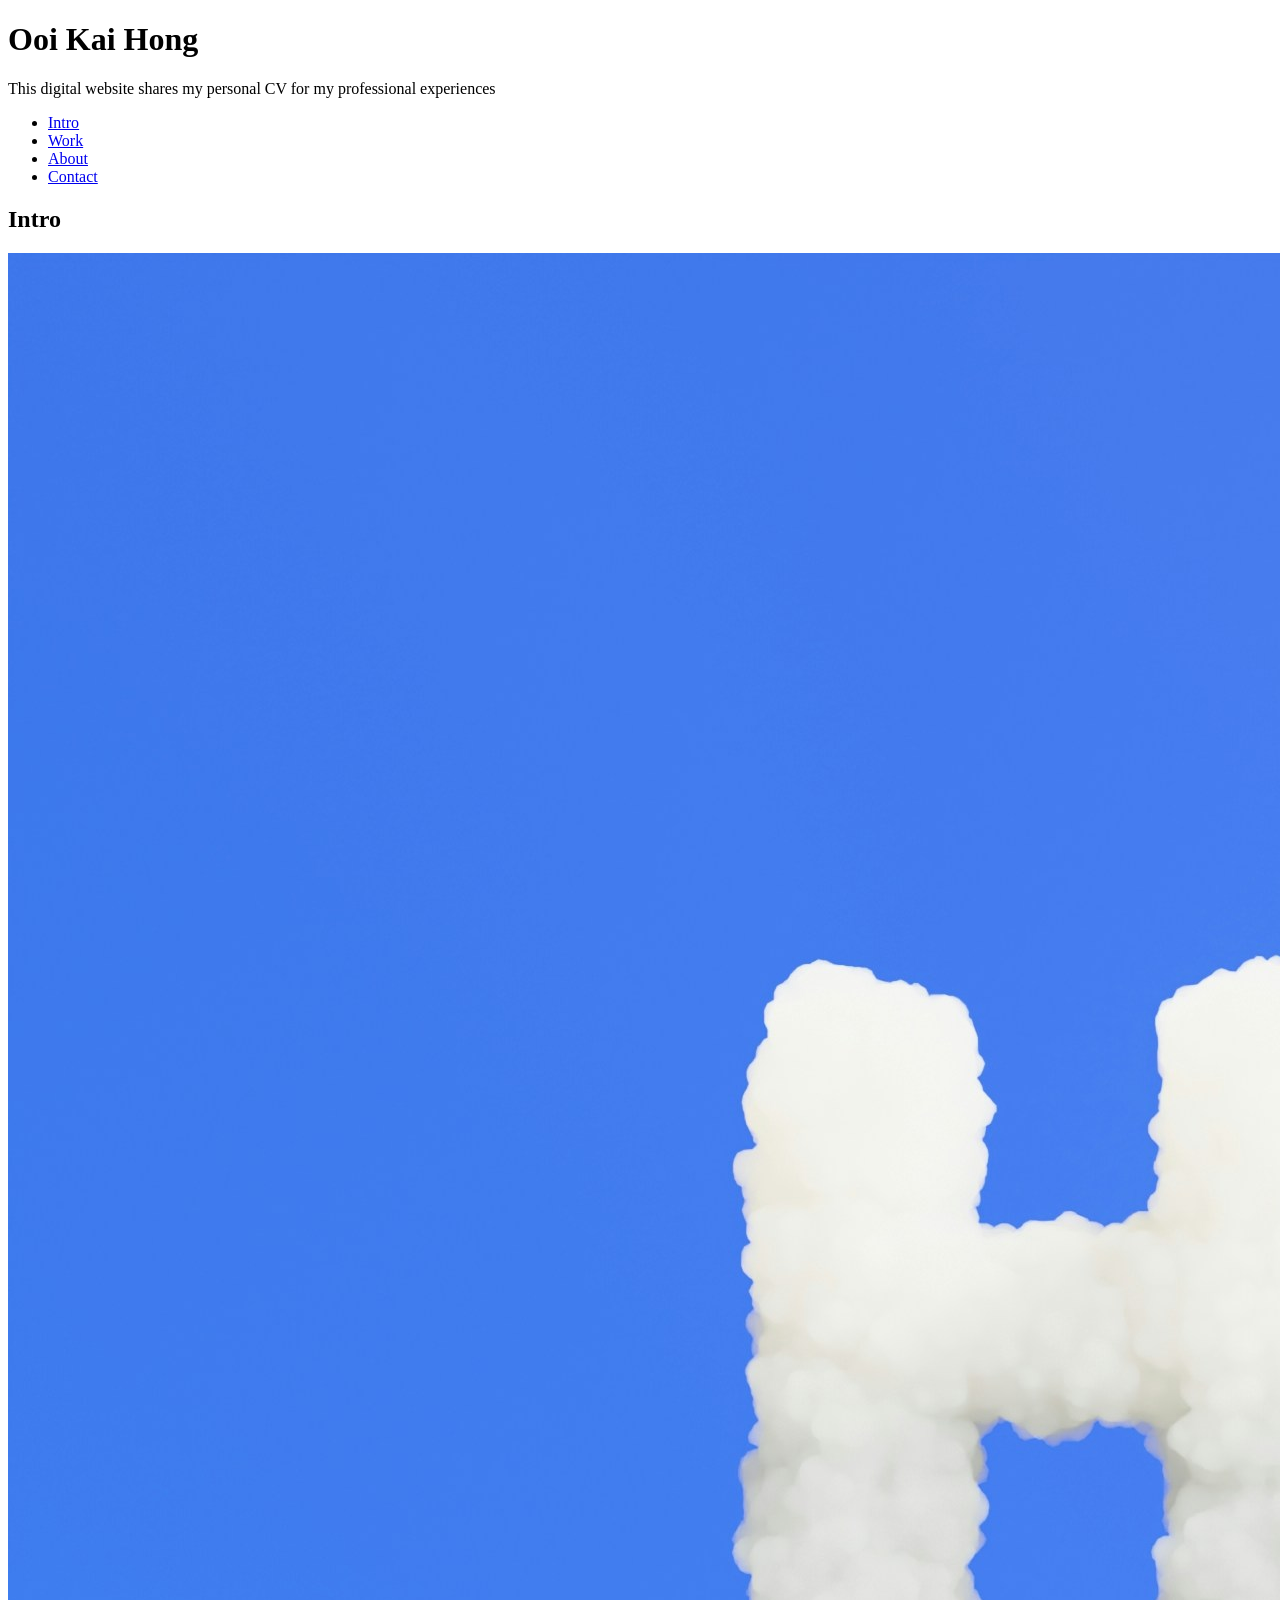
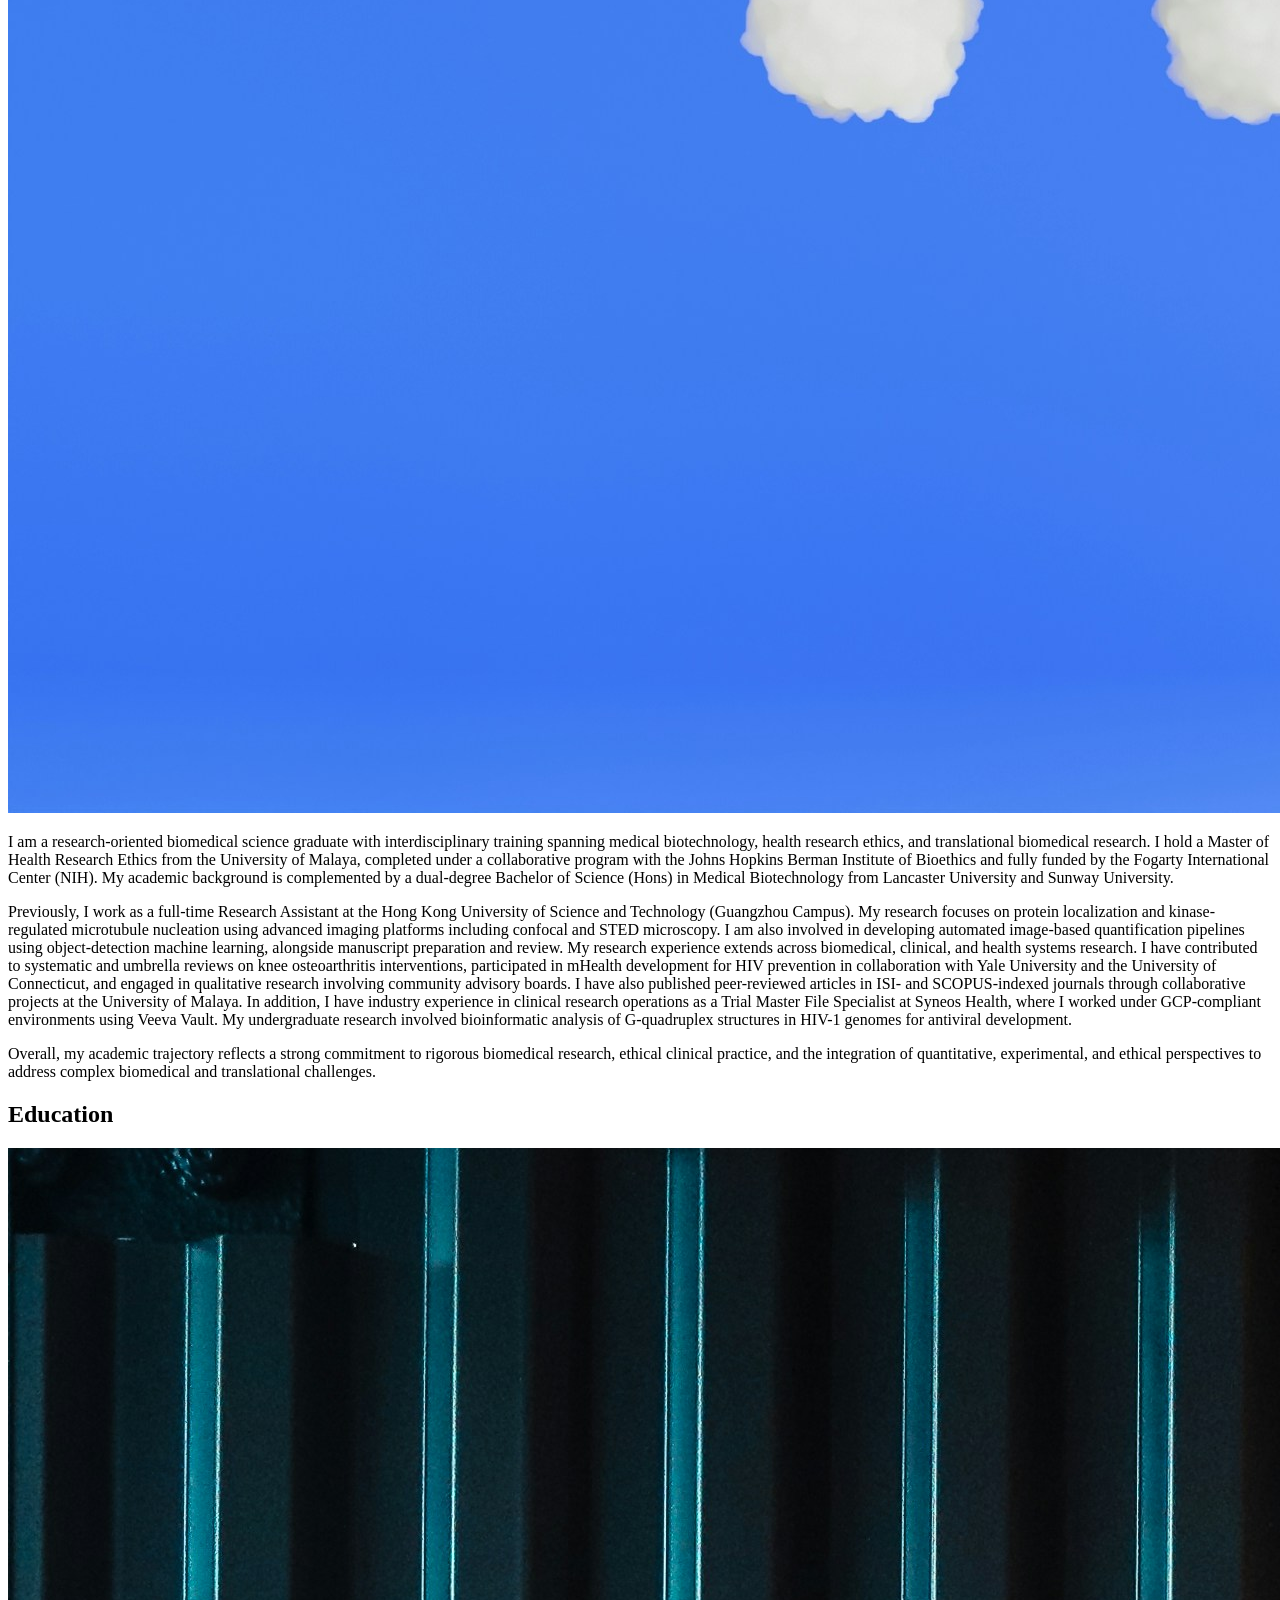
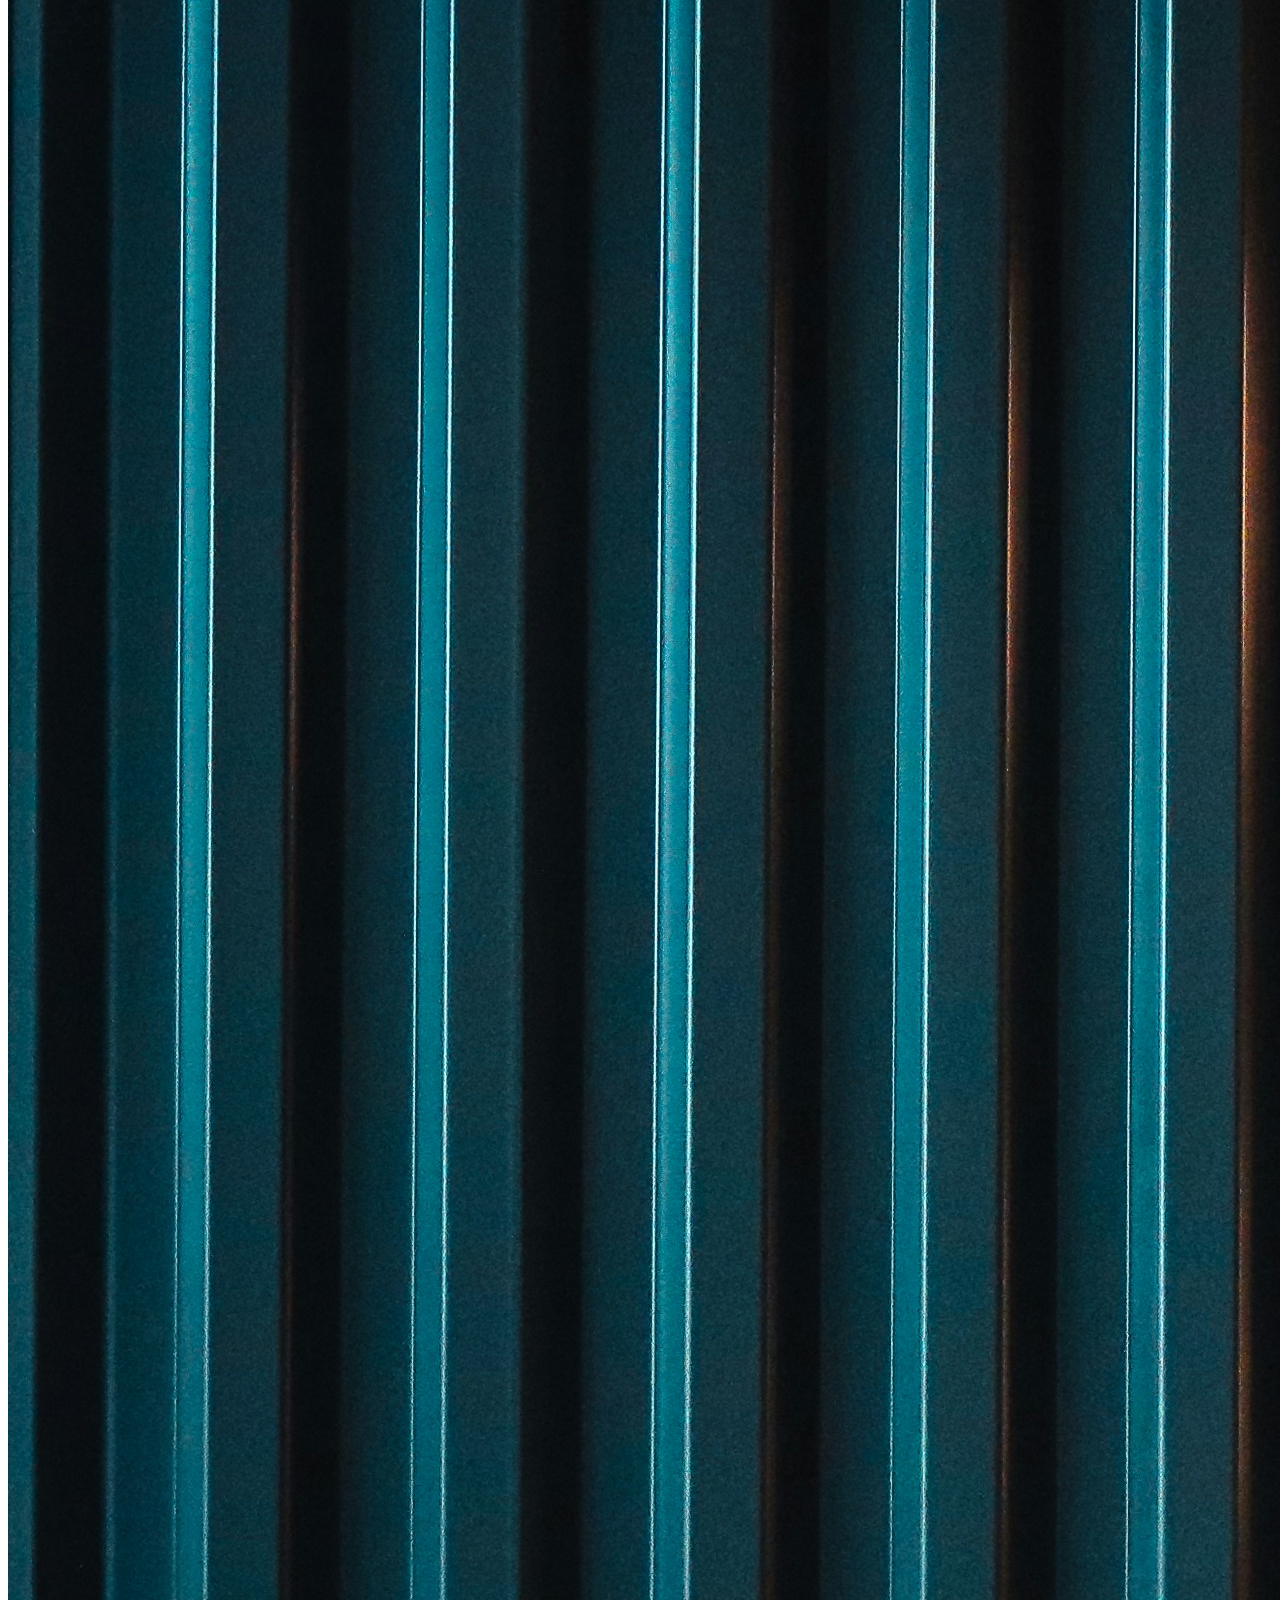
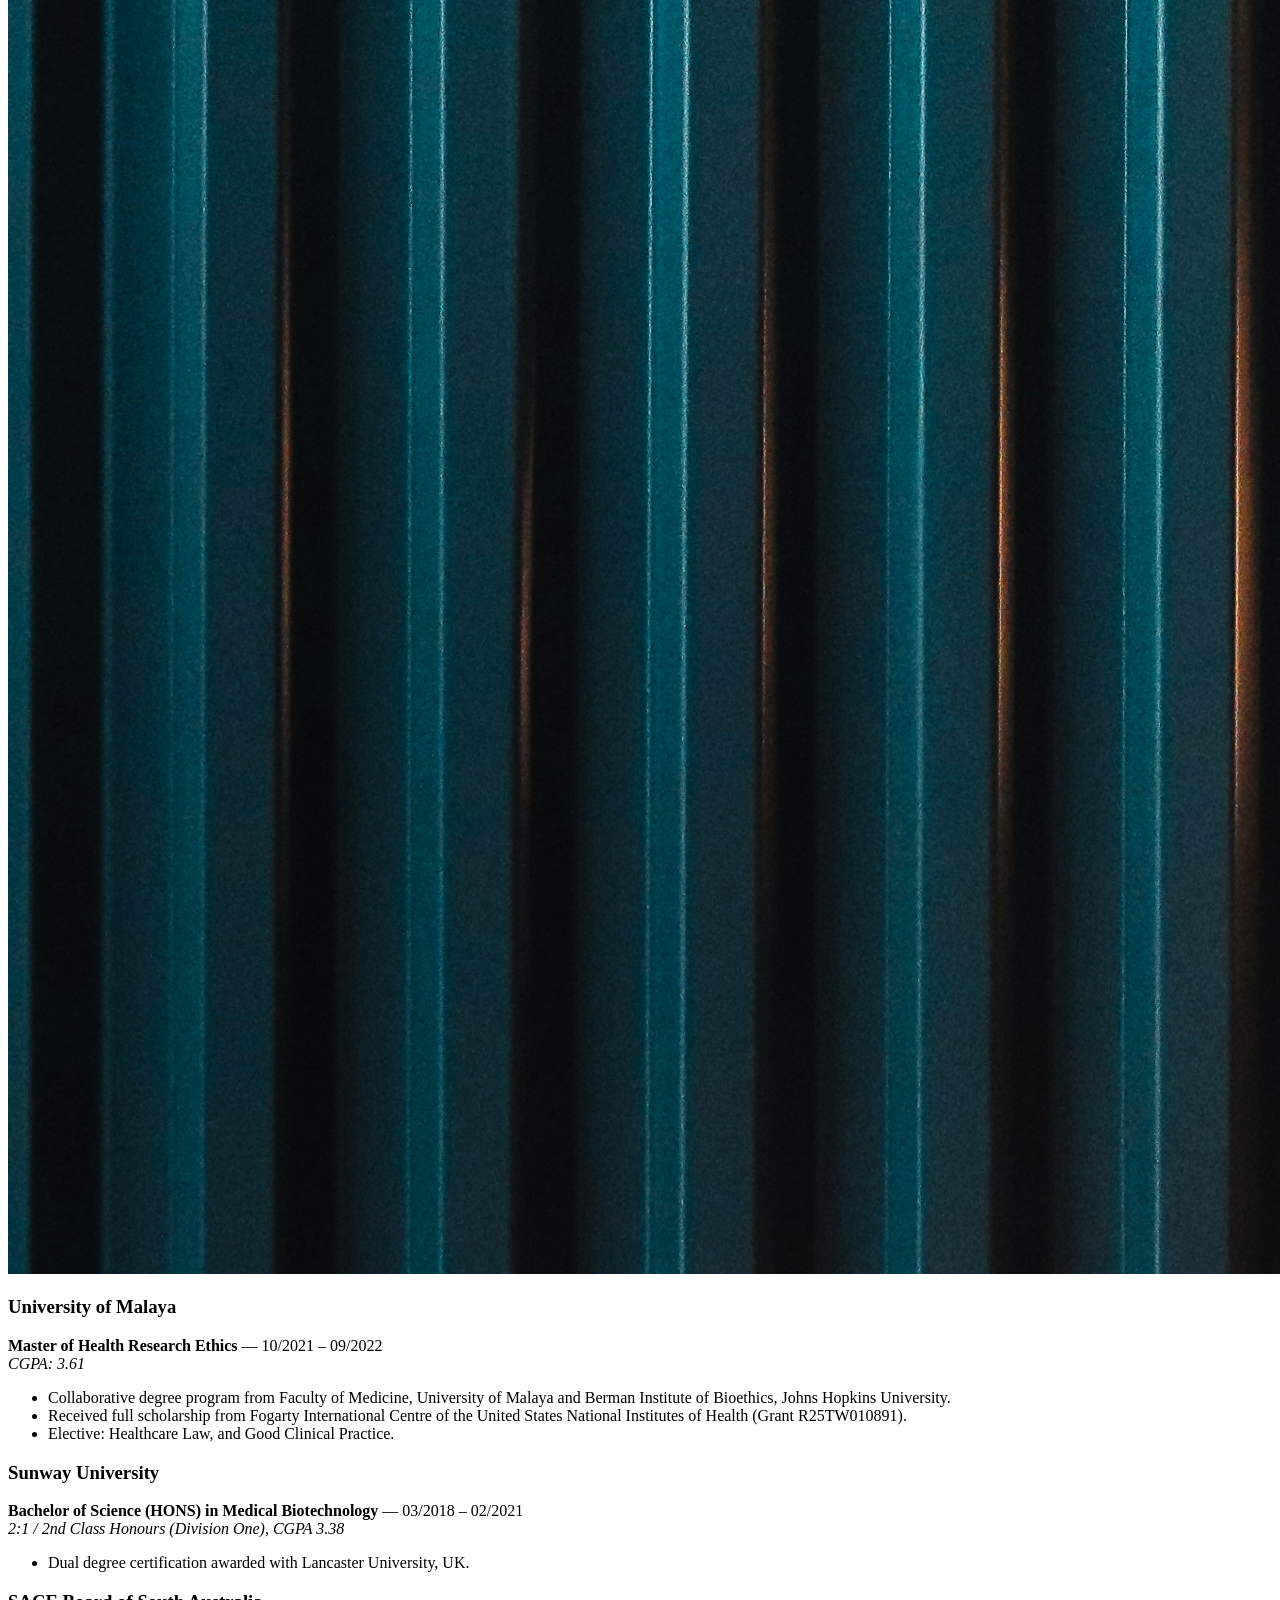
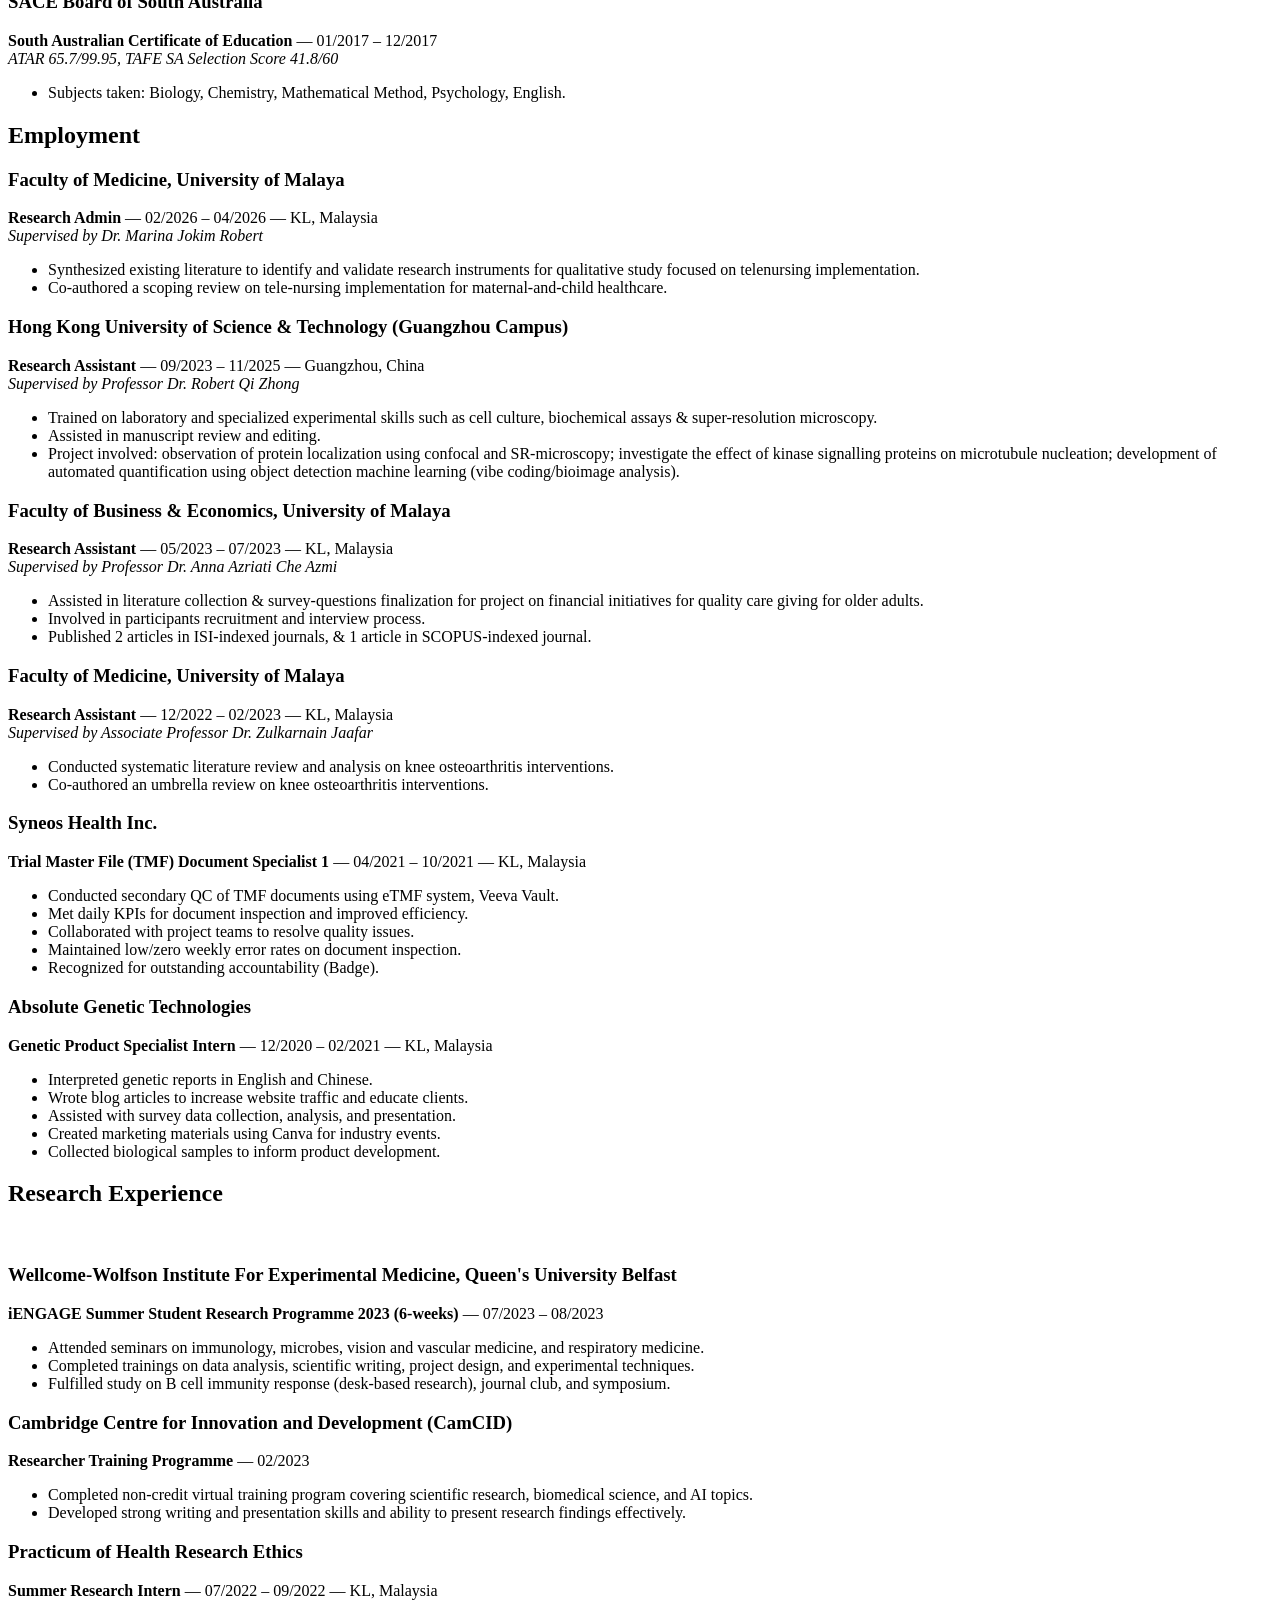
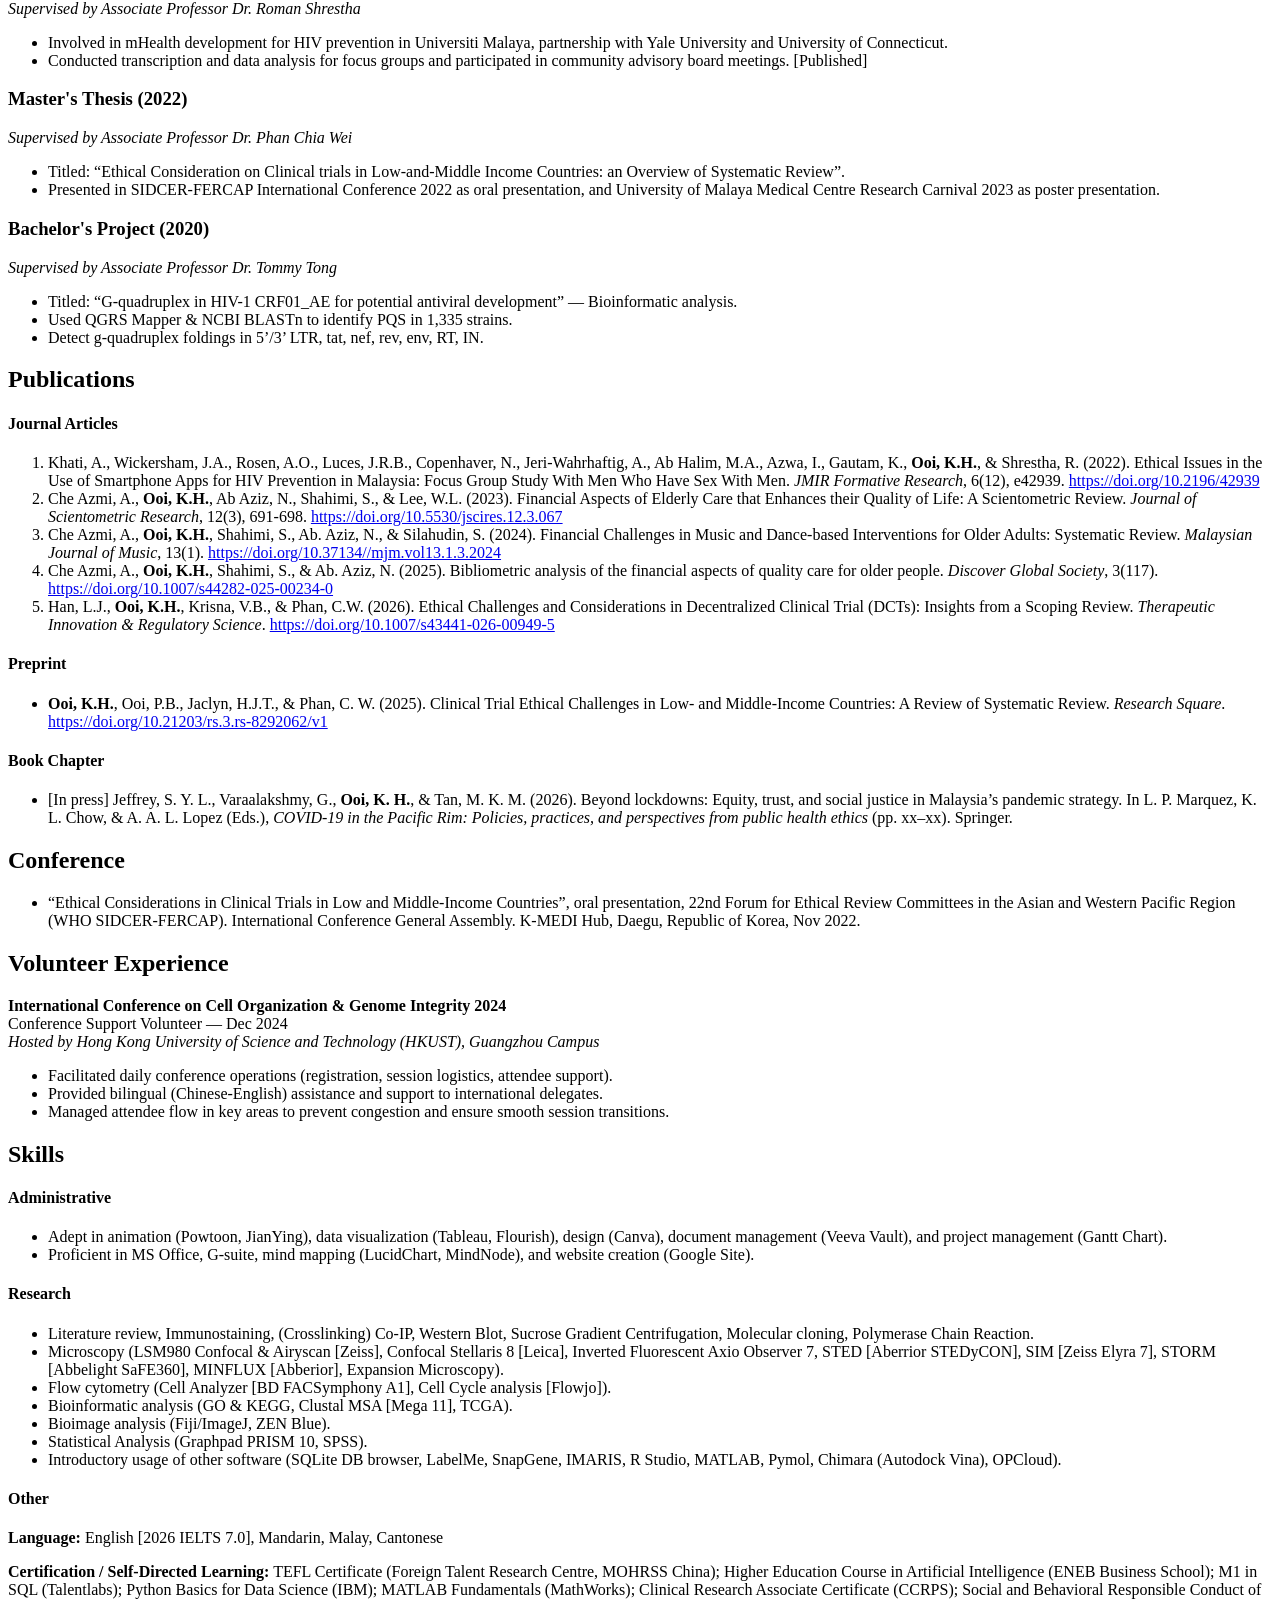
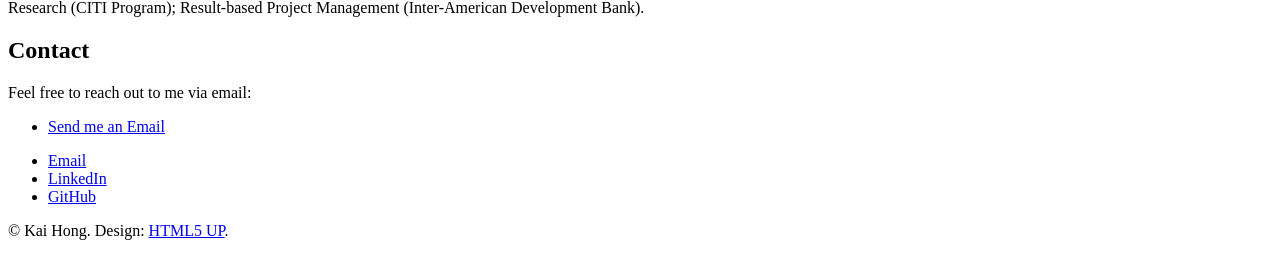
==== index.html @ a9cb9765 "Add files via upload" ====
<!DOCTYPE HTML>

<html>
	<head>
		<title>Kai's Curriculum Vitae</title>
		<meta charset="utf-8" />
		<meta name="viewport" content="width=device-width, initial-scale=1, user-scalable=no" />
		<link rel="stylesheet" href="static/assets/css/main.css" />
		<noscript><link rel="stylesheet" href="static/assets/css/noscript.css" /></noscript>
	</head>
	<body class="is-preload">

		<!-- Wrapper -->
			<div id="wrapper">

				<!-- Header -->
					<header id="header">
						<div class="logo">
							<span class="icon fa-gem"></span>
						</div>
						<div class="content">
							<div class="inner">
								<h1>Ooi Kai Hong</h1>
								<p>This digital website shares my personal CV for my professional experiences</p>
							</div>
						</div>
						<nav>
							<ul>
								<li><a href="#intro">Intro</a></li>
								<li><a href="#work">Work</a></li>
								<li><a href="#about">About</a></li>
								<li><a href="#contact">Contact</a></li>
							</ul>
						</nav>
					</header>

				<!-- Main -->
					<div id="main">

						<!-- Intro -->
							<article id="intro">
								<h2 class="major">Intro</h2>
								<span class="image main"><img src="static/images/pic01.jpg" alt="" /></span>
								<p>I am a research-oriented biomedical science graduate with interdisciplinary training spanning medical biotechnology, health research ethics, and translational biomedical research. I hold a Master of Health Research Ethics from the University of Malaya, completed under a collaborative program with the Johns Hopkins Berman Institute of Bioethics and fully funded by the Fogarty International Center (NIH). My academic background is complemented by a dual-degree Bachelor of Science (Hons) in Medical Biotechnology from Lancaster University and Sunway University.</p>
								<p>Previously, I work as a full-time Research Assistant at the Hong Kong University of Science and Technology (Guangzhou Campus). My research focuses on protein localization and kinase-regulated microtubule nucleation using advanced imaging platforms including confocal and STED microscopy. I am also involved in developing automated image-based quantification pipelines using object-detection machine learning, alongside manuscript preparation and review. My research experience extends across biomedical, clinical, and health systems research. I have contributed to systematic and umbrella reviews on knee osteoarthritis interventions, participated in mHealth development for HIV prevention in collaboration with Yale University and the University of Connecticut, and engaged in qualitative research involving community advisory boards. I have also published peer-reviewed articles in ISI- and SCOPUS-indexed journals through collaborative projects at the University of Malaya. In addition, I have industry experience in clinical research operations as a Trial Master File Specialist at Syneos Health, where I worked under GCP-compliant environments using Veeva Vault. My undergraduate research involved bioinformatic analysis of G-quadruplex structures in HIV-1 genomes for antiviral development.</p>
								<p>Overall, my academic trajectory reflects a strong commitment to rigorous biomedical research, ethical clinical practice, and the integration of quantitative, experimental, and ethical perspectives to address complex biomedical and translational challenges.</p>
							</article>

						<!-- Work -->
							<article id="work">
								<h2 class="major">Education</h2>
								<span class="image main"><img src="static/images/pic02.jpg" alt="" /></span>

								<h3>University of Malaya</h3>
								<p><strong>Master of Health Research Ethics</strong> &mdash; 10/2021 &ndash; 09/2022<br />
								<em>CGPA: 3.61</em></p>
								<ul>
									<li>Collaborative degree program from Faculty of Medicine, University of Malaya and Berman Institute of Bioethics, Johns Hopkins University.</li>
									<li>Received full scholarship from Fogarty International Centre of the United States National Institutes of Health (Grant R25TW010891).</li>
									<li>Elective: Healthcare Law, and Good Clinical Practice.</li>
								</ul>

								<h3>Sunway University</h3>
								<p><strong>Bachelor of Science (HONS) in Medical Biotechnology</strong> &mdash; 03/2018 &ndash; 02/2021<br />
								<em>2:1 / 2nd Class Honours (Division One), CGPA 3.38</em></p>
								<ul>
									<li>Dual degree certification awarded with Lancaster University, UK.</li>
								</ul>

								<h3>SACE Board of South Australia</h3>
								<p><strong>South Australian Certificate of Education</strong> &mdash; 01/2017 &ndash; 12/2017<br />
								<em>ATAR 65.7/99.95, TAFE SA Selection Score 41.8/60</em></p>
								<ul>
									<li>Subjects taken: Biology, Chemistry, Mathematical Method, Psychology, English.</li>
								</ul>

								<h2 class="major">Employment</h2>

								<h3>Faculty of Medicine, University of Malaya</h3>
								<p><strong>Research Admin</strong> &mdash; 02/2026 &ndash; 04/2026 &mdash; KL, Malaysia<br />
								<em>Supervised by Dr. Marina Jokim Robert</em></p>
								<ul>
									<li>Synthesized existing literature to identify and validate research instruments for qualitative study focused on telenursing implementation.</li>
									<li>Co-authored a scoping review on tele-nursing implementation for maternal-and-child healthcare.</li>
								</ul>

								<h3>Hong Kong University of Science & Technology (Guangzhou Campus)</h3>
								<p><strong>Research Assistant</strong> &mdash; 09/2023 &ndash; 11/2025 &mdash; Guangzhou, China<br />
								<em>Supervised by Professor Dr. Robert Qi Zhong</em></p>
								<ul>
									<li>Trained on laboratory and specialized experimental skills such as cell culture, biochemical assays & super-resolution microscopy.</li>
									<li>Assisted in manuscript review and editing.</li>
									<li>Project involved: observation of protein localization using confocal and SR-microscopy; investigate the effect of kinase signalling proteins on microtubule nucleation; development of automated quantification using object detection machine learning (vibe coding/bioimage analysis).</li>
								</ul>

								<h3>Faculty of Business & Economics, University of Malaya</h3>
								<p><strong>Research Assistant</strong> &mdash; 05/2023 &ndash; 07/2023 &mdash; KL, Malaysia<br />
								<em>Supervised by Professor Dr. Anna Azriati Che Azmi</em></p>
								<ul>
									<li>Assisted in literature collection & survey-questions finalization for project on financial initiatives for quality care giving for older adults.</li>
									<li>Involved in participants recruitment and interview process.</li>
									<li>Published 2 articles in ISI-indexed journals, & 1 article in SCOPUS-indexed journal.</li>
								</ul>

								<h3>Faculty of Medicine, University of Malaya</h3>
								<p><strong>Research Assistant</strong> &mdash; 12/2022 &ndash; 02/2023 &mdash; KL, Malaysia<br />
								<em>Supervised by Associate Professor Dr. Zulkarnain Jaafar</em></p>
								<ul>
									<li>Conducted systematic literature review and analysis on knee osteoarthritis interventions.</li>
									<li>Co-authored an umbrella review on knee osteoarthritis interventions.</li>
								</ul>

								<h3>Syneos Health Inc.</h3>
								<p><strong>Trial Master File (TMF) Document Specialist 1</strong> &mdash; 04/2021 &ndash; 10/2021 &mdash; KL, Malaysia</p>
								<ul>
									<li>Conducted secondary QC of TMF documents using eTMF system, Veeva Vault.</li>
									<li>Met daily KPIs for document inspection and improved efficiency.</li>
									<li>Collaborated with project teams to resolve quality issues.</li>
									<li>Maintained low/zero weekly error rates on document inspection.</li>
									<li>Recognized for outstanding accountability (Badge).</li>
								</ul>

								<h3>Absolute Genetic Technologies</h3>
								<p><strong>Genetic Product Specialist Intern</strong> &mdash; 12/2020 &ndash; 02/2021 &mdash; KL, Malaysia</p>
								<ul>
									<li>Interpreted genetic reports in English and Chinese.</li>
									<li>Wrote blog articles to increase website traffic and educate clients.</li>
									<li>Assisted with survey data collection, analysis, and presentation.</li>
									<li>Created marketing materials using Canva for industry events.</li>
									<li>Collected biological samples to inform product development.</li>
								</ul>
							</article>

						<!-- About -->
							<article id="about">
								<h2 class="major">Research Experience</h2>
								<span class="image main"><img src="static/images/pic03.jpg" alt="" /></span>

								<h3>Wellcome-Wolfson Institute For Experimental Medicine, Queen's University Belfast</h3>
								<p><strong>iENGAGE Summer Student Research Programme 2023 (6-weeks)</strong> &mdash; 07/2023 &ndash; 08/2023</p>
								<ul>
									<li>Attended seminars on immunology, microbes, vision and vascular medicine, and respiratory medicine.</li>
									<li>Completed trainings on data analysis, scientific writing, project design, and experimental techniques.</li>
									<li>Fulfilled study on B cell immunity response (desk-based research), journal club, and symposium.</li>
								</ul>

								<h3>Cambridge Centre for Innovation and Development (CamCID)</h3>
								<p><strong>Researcher Training Programme</strong> &mdash; 02/2023</p>
								<ul>
									<li>Completed non-credit virtual training program covering scientific research, biomedical science, and AI topics.</li>
									<li>Developed strong writing and presentation skills and ability to present research findings effectively.</li>
								</ul>

								<h3>Practicum of Health Research Ethics</h3>
								<p><strong>Summer Research Intern</strong> &mdash; 07/2022 &ndash; 09/2022 &mdash; KL, Malaysia<br />
								<em>Supervised by Associate Professor Dr. Roman Shrestha</em></p>
								<ul>
									<li>Involved in mHealth development for HIV prevention in Universiti Malaya, partnership with Yale University and University of Connecticut.</li>
									<li>Conducted transcription and data analysis for focus groups and participated in community advisory board meetings. [Published]</li>
								</ul>

								<h3>Master's Thesis (2022)</h3>
								<p><em>Supervised by Associate Professor Dr. Phan Chia Wei</em></p>
								<ul>
									<li>Titled: &ldquo;Ethical Consideration on Clinical trials in Low-and-Middle Income Countries: an Overview of Systematic Review&rdquo;.</li>
									<li>Presented in SIDCER-FERCAP International Conference 2022 as oral presentation, and University of Malaya Medical Centre Research Carnival 2023 as poster presentation.</li>
								</ul>

								<h3>Bachelor's Project (2020)</h3>
								<p><em>Supervised by Associate Professor Dr. Tommy Tong</em></p>
								<ul>
									<li>Titled: &ldquo;G-quadruplex in HIV-1 CRF01_AE for potential antiviral development&rdquo; &mdash; Bioinformatic analysis.</li>
									<li>Used QGRS Mapper & NCBI BLASTn to identify PQS in 1,335 strains.</li>
									<li>Detect g-quadruplex foldings in 5&rsquo;/3&rsquo; LTR, tat, nef, rev, env, RT, IN.</li>
								</ul>

								<h2 class="major">Publications</h2>

								<h4>Journal Articles</h4>
								<ol>
									<li>Khati, A., Wickersham, J.A., Rosen, A.O., Luces, J.R.B., Copenhaver, N., Jeri-Wahrhaftig, A., Ab Halim, M.A., Azwa, I., Gautam, K., <strong>Ooi, K.H.</strong>, & Shrestha, R. (2022). Ethical Issues in the Use of Smartphone Apps for HIV Prevention in Malaysia: Focus Group Study With Men Who Have Sex With Men. <em>JMIR Formative Research</em>, 6(12), e42939. <a href="https://doi.org/10.2196/42939">https://doi.org/10.2196/42939</a></li>
									<li>Che Azmi, A., <strong>Ooi, K.H.</strong>, Ab Aziz, N., Shahimi, S., & Lee, W.L. (2023). Financial Aspects of Elderly Care that Enhances their Quality of Life: A Scientometric Review. <em>Journal of Scientometric Research</em>, 12(3), 691-698. <a href="https://doi.org/10.5530/jscires.12.3.067">https://doi.org/10.5530/jscires.12.3.067</a></li>
									<li>Che Azmi, A., <strong>Ooi, K.H.</strong>, Shahimi, S., Ab. Aziz, N., & Silahudin, S. (2024). Financial Challenges in Music and Dance-based Interventions for Older Adults: Systematic Review. <em>Malaysian Journal of Music</em>, 13(1). <a href="https://doi.org/10.37134/mjm.vol13.1.3.2024">https://doi.org/10.37134//mjm.vol13.1.3.2024</a></li>
									<li>Che Azmi, A., <strong>Ooi, K.H.</strong>, Shahimi, S., & Ab. Aziz, N. (2025). Bibliometric analysis of the financial aspects of quality care for older people. <em>Discover Global Society</em>, 3(117). <a href="https://doi.org/10.1007/s44282-025-00234-0">https://doi.org/10.1007/s44282-025-00234-0</a></li>
									<li>Han, L.J., <strong>Ooi, K.H.</strong>, Krisna, V.B., & Phan, C.W. (2026). Ethical Challenges and Considerations in Decentralized Clinical Trial (DCTs): Insights from a Scoping Review. <em>Therapeutic Innovation & Regulatory Science</em>. <a href="https://doi.org/10.1007/s43441-026-00949-5">https://doi.org/10.1007/s43441-026-00949-5</a></li>
								</ol>

								<h4>Preprint</h4>
								<ul>
									<li><strong>Ooi, K.H.</strong>, Ooi, P.B., Jaclyn, H.J.T., & Phan, C. W. (2025). Clinical Trial Ethical Challenges in Low- and Middle-Income Countries: A Review of Systematic Review. <em>Research Square</em>. <a href="https://doi.org/10.21203/rs.3.rs-8292062/v1">https://doi.org/10.21203/rs.3.rs-8292062/v1</a></li>
								</ul>

								<h4>Book Chapter</h4>
								<ul>
									<li>[In press] Jeffrey, S. Y. L., Varaalakshmy, G., <strong>Ooi, K. H.</strong>, & Tan, M. K. M. (2026). Beyond lockdowns: Equity, trust, and social justice in Malaysia&rsquo;s pandemic strategy. In L. P. Marquez, K. L. Chow, & A. A. L. Lopez (Eds.), <em>COVID-19 in the Pacific Rim: Policies, practices, and perspectives from public health ethics</em> (pp. xx&ndash;xx). Springer.</li>
								</ul>

								<h2 class="major">Conference</h2>
								<ul>
									<li>&ldquo;Ethical Considerations in Clinical Trials in Low and Middle-Income Countries&rdquo;, oral presentation, 22nd Forum for Ethical Review Committees in the Asian and Western Pacific Region (WHO SIDCER-FERCAP). International Conference General Assembly. K-MEDI Hub, Daegu, Republic of Korea, Nov 2022.</li>
								</ul>

								<h2 class="major">Volunteer Experience</h2>
								<p><strong>International Conference on Cell Organization & Genome Integrity 2024</strong><br />
								Conference Support Volunteer &mdash; Dec 2024<br />
								<em>Hosted by Hong Kong University of Science and Technology (HKUST), Guangzhou Campus</em></p>
								<ul>
									<li>Facilitated daily conference operations (registration, session logistics, attendee support).</li>
									<li>Provided bilingual (Chinese-English) assistance and support to international delegates.</li>
									<li>Managed attendee flow in key areas to prevent congestion and ensure smooth session transitions.</li>
								</ul>

								<h2 class="major">Skills</h2>

								<h4>Administrative</h4>
								<ul>
									<li>Adept in animation (Powtoon, JianYing), data visualization (Tableau, Flourish), design (Canva), document management (Veeva Vault), and project management (Gantt Chart).</li>
									<li>Proficient in MS Office, G-suite, mind mapping (LucidChart, MindNode), and website creation (Google Site).</li>
								</ul>

								<h4>Research</h4>
								<ul>
									<li>Literature review, Immunostaining, (Crosslinking) Co-IP, Western Blot, Sucrose Gradient Centrifugation, Molecular cloning, Polymerase Chain Reaction.</li>
									<li>Microscopy (LSM980 Confocal & Airyscan [Zeiss], Confocal Stellaris 8 [Leica], Inverted Fluorescent Axio Observer 7, STED [Aberrior STEDyCON], SIM [Zeiss Elyra 7], STORM [Abbelight SaFE360], MINFLUX [Abberior], Expansion Microscopy).</li>
									<li>Flow cytometry (Cell Analyzer [BD FACSymphony A1], Cell Cycle analysis [Flowjo]).</li>
									<li>Bioinformatic analysis (GO & KEGG, Clustal MSA [Mega 11], TCGA).</li>
									<li>Bioimage analysis (Fiji/ImageJ, ZEN Blue).</li>
									<li>Statistical Analysis (Graphpad PRISM 10, SPSS).</li>
									<li>Introductory usage of other software (SQLite DB browser, LabelMe, SnapGene, IMARIS, R Studio, MATLAB, Pymol, Chimara (Autodock Vina), OPCloud).</li>
								</ul>

								<h4>Other</h4>
								<p><strong>Language:</strong> English [2026 IELTS 7.0], Mandarin, Malay, Cantonese</p>
								<p><strong>Certification / Self-Directed Learning:</strong> TEFL Certificate (Foreign Talent Research Centre, MOHRSS China); Higher Education Course in Artificial Intelligence (ENEB Business School); M1 in SQL (Talentlabs); Python Basics for Data Science (IBM); MATLAB Fundamentals (MathWorks); Clinical Research Associate Certificate (CCRPS); Social and Behavioral Responsible Conduct of Research (CITI Program); Result-based Project Management (Inter-American Development Bank).</p>
							</article>

						<!-- Contact -->
							<article id="contact">
								<h2 class="major">Contact</h2>
								<p>Feel free to reach out to me via email:</p>
								<ul class="actions">
									<li><a href="mailto:mansonooi@yahoo.com" class="button primary">Send me an Email</a></li>
								</ul>
								<ul class="icons">
									<li><a href="mailto:mansonooi@yahoo.com" class="icon solid fa-envelope"><span class="label">Email</span></a></li>
									<li><a href="https://www.linkedin.com/in/mk-990801/" class="icon brands fa-linkedin"><span class="label">LinkedIn</span></a></li>
									<li><a href="https://github.com/mansonmyr" class="icon brands fa-github"><span class="label">GitHub</span></a></li>
								</ul>
							</article>


					</div>

				<!-- Footer -->
					<footer id="footer">
						<p class="copyright">&copy; Kai Hong. Design: <a href="https://html5up.net">HTML5 UP</a>.</p>
					</footer>

			</div>

		<!-- BG -->
			<div id="bg"></div>

		<!-- Scripts -->
			<script src="static/assets/js/jquery.min.js"></script>
			<script src="static/assets/js/browser.min.js"></script>
			<script src="static/assets/js/breakpoints.min.js"></script>
			<script src="static/assets/js/util.js"></script>
			<script src="static/assets/js/main.js"></script>

	</body>
</html>
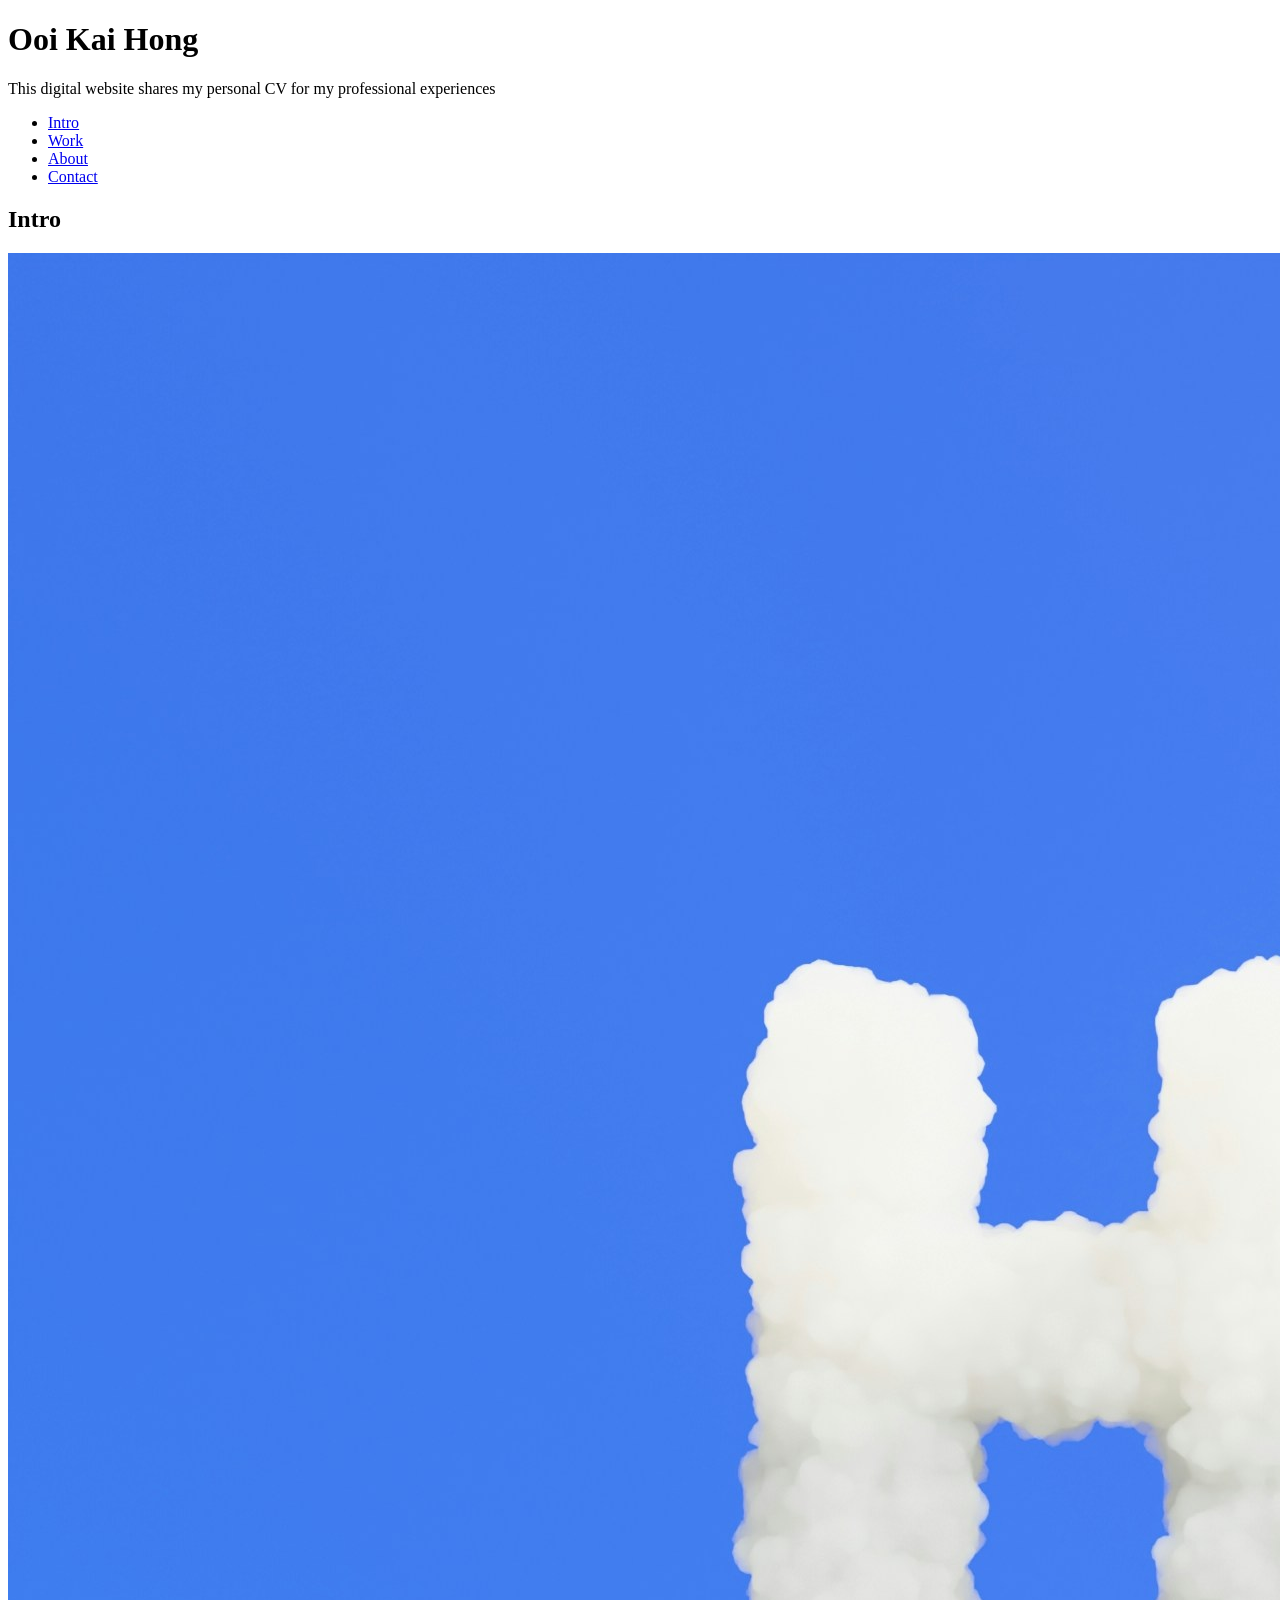
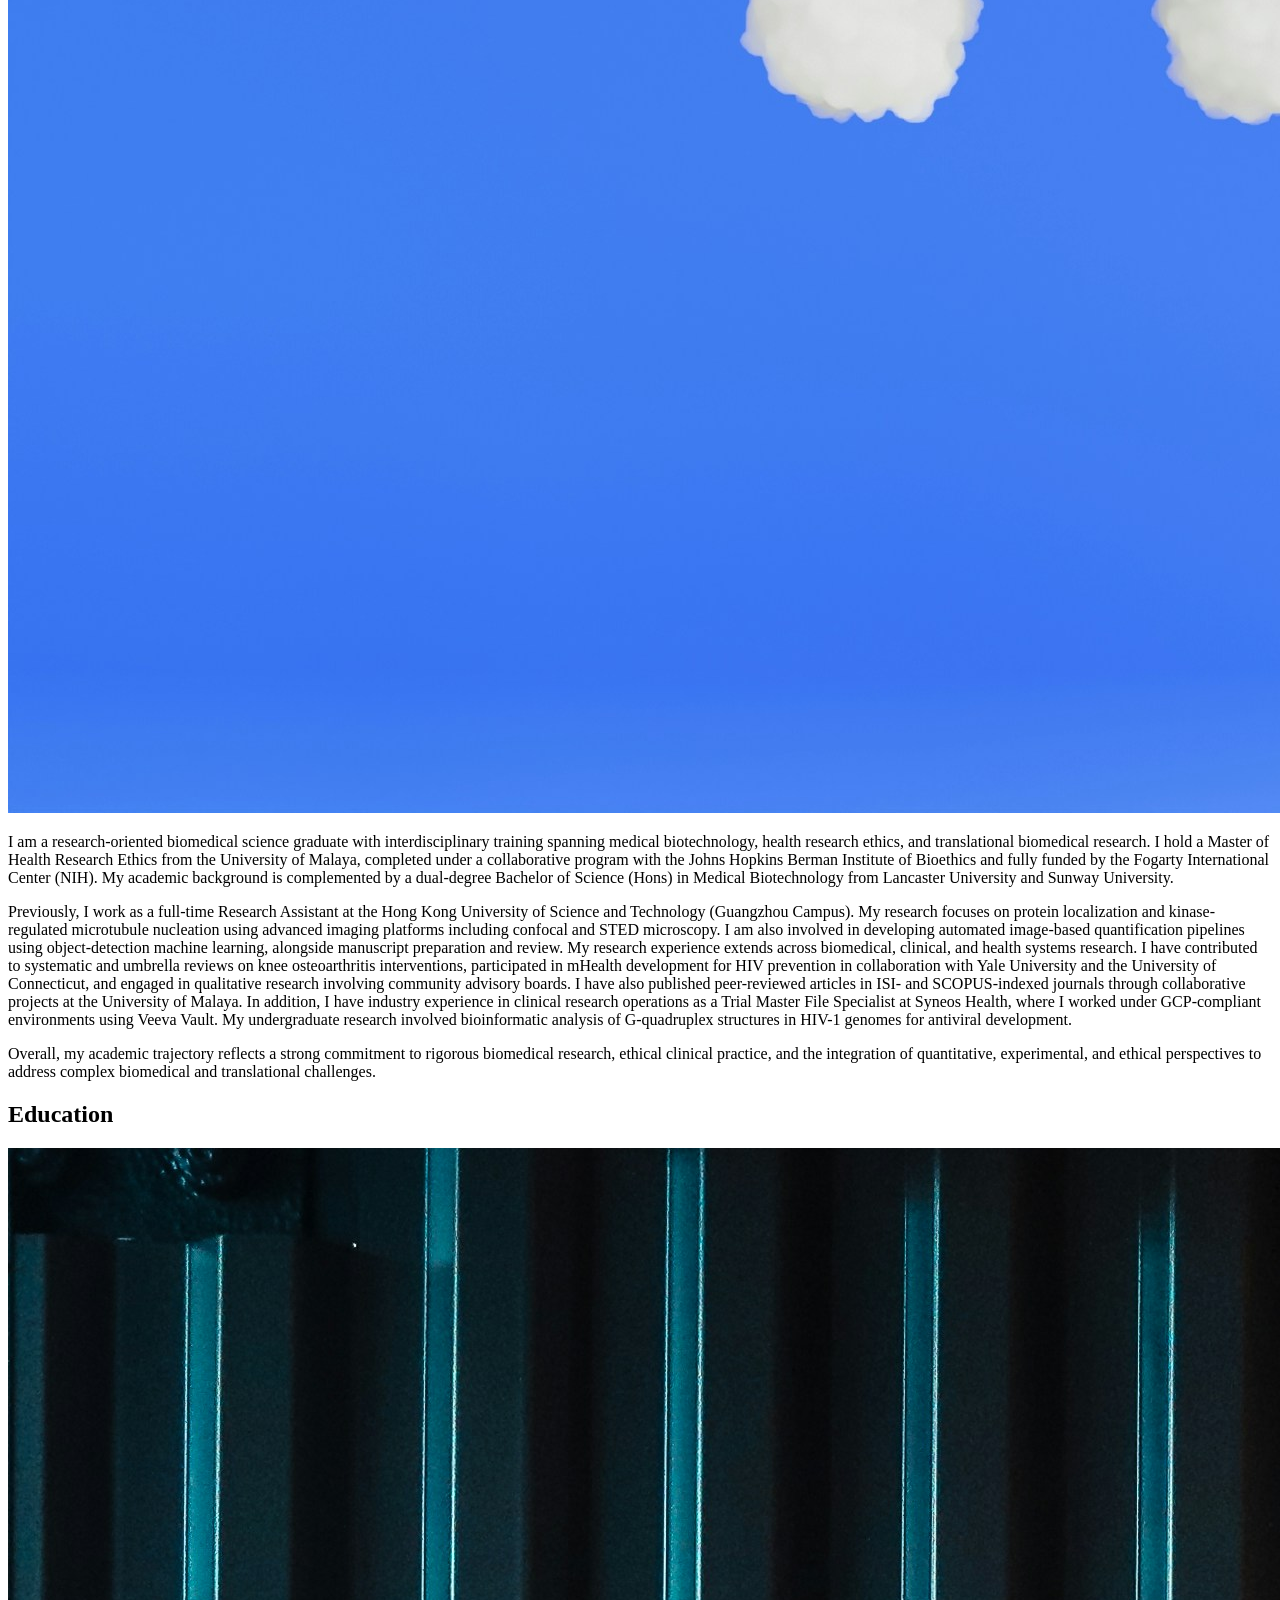
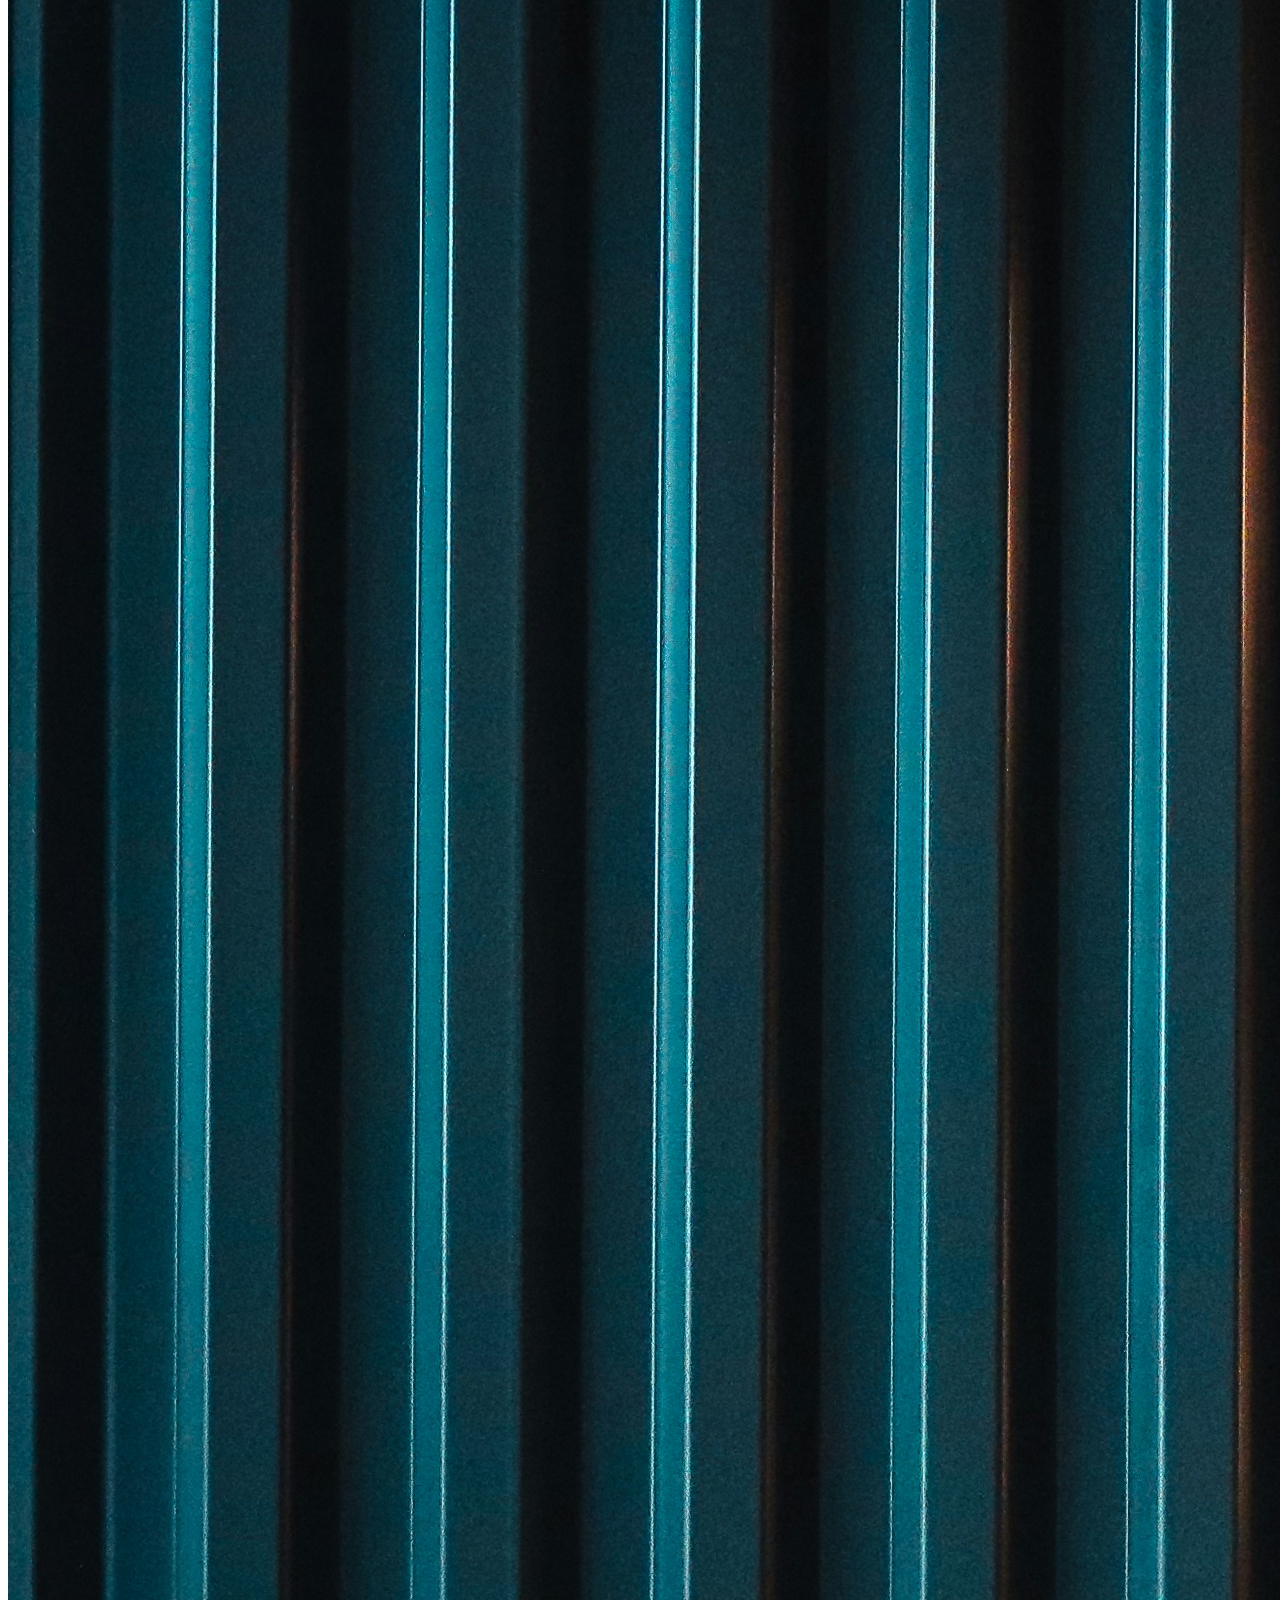
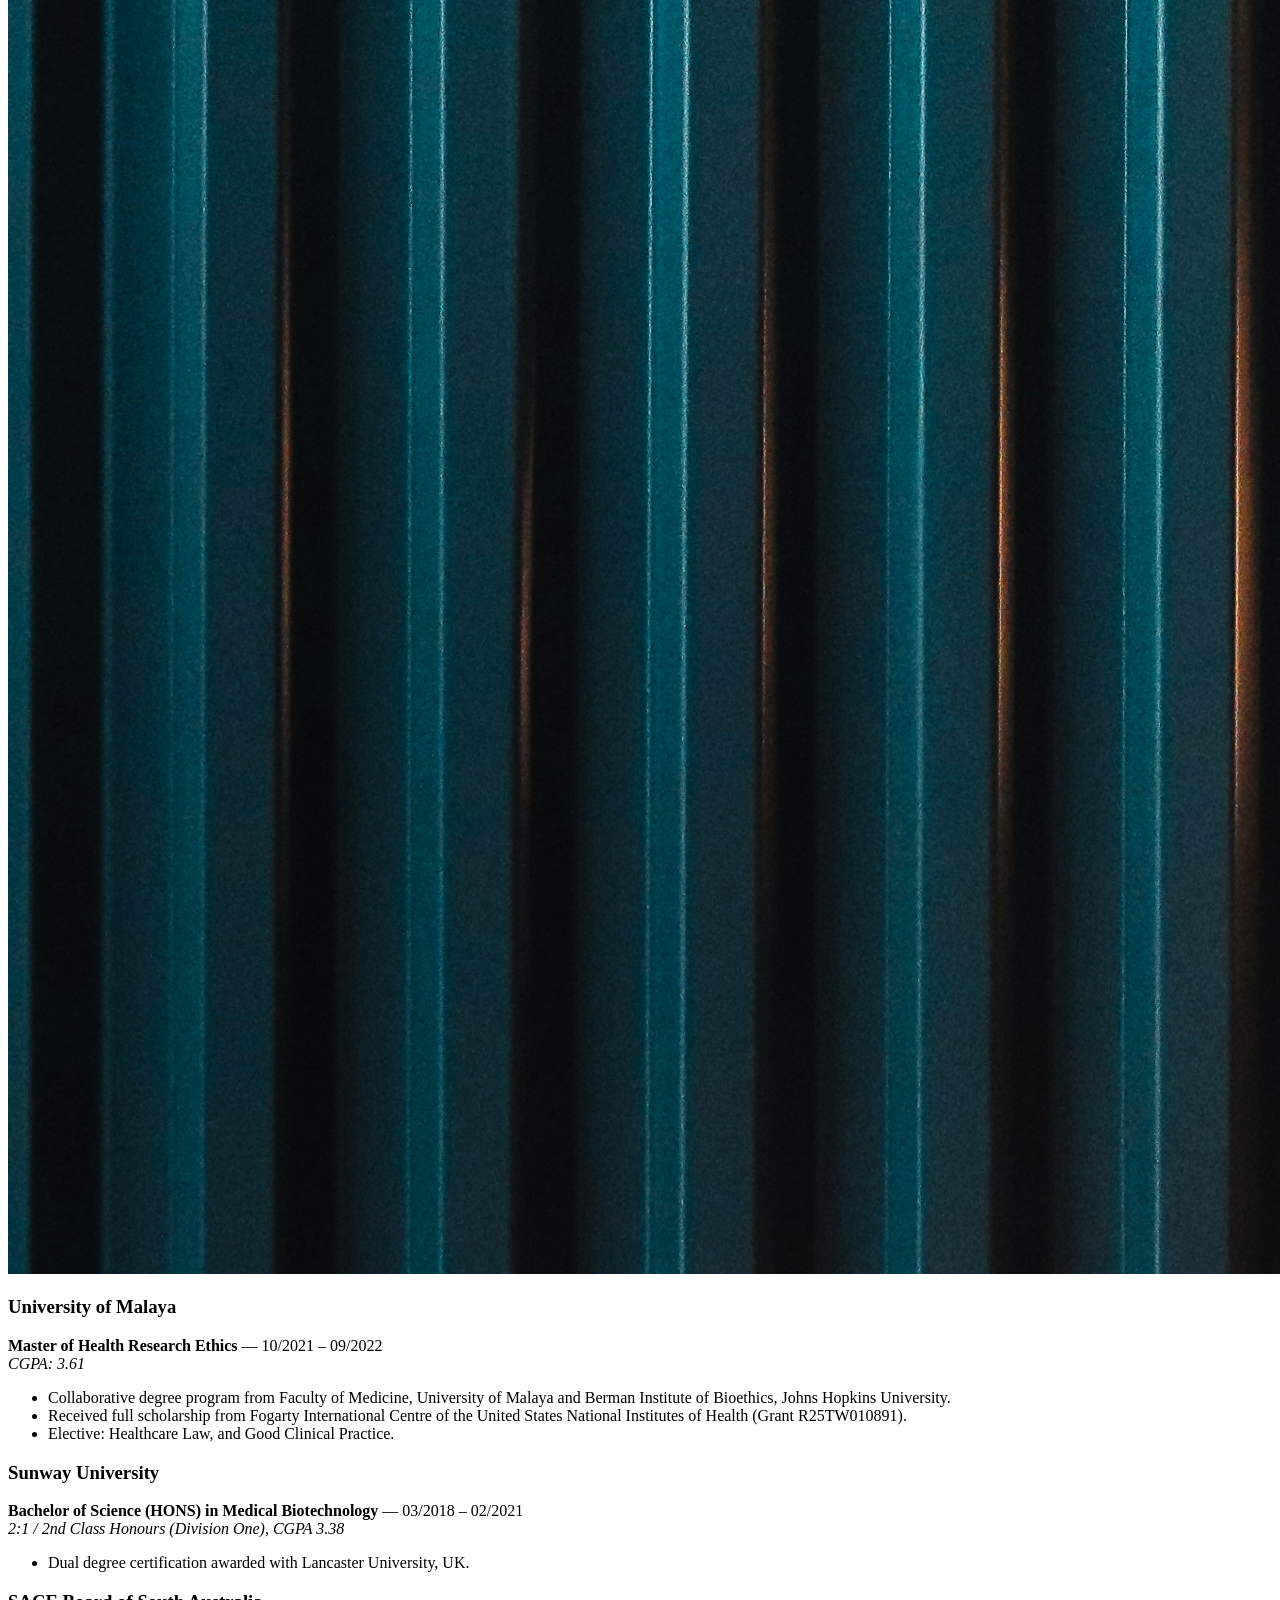
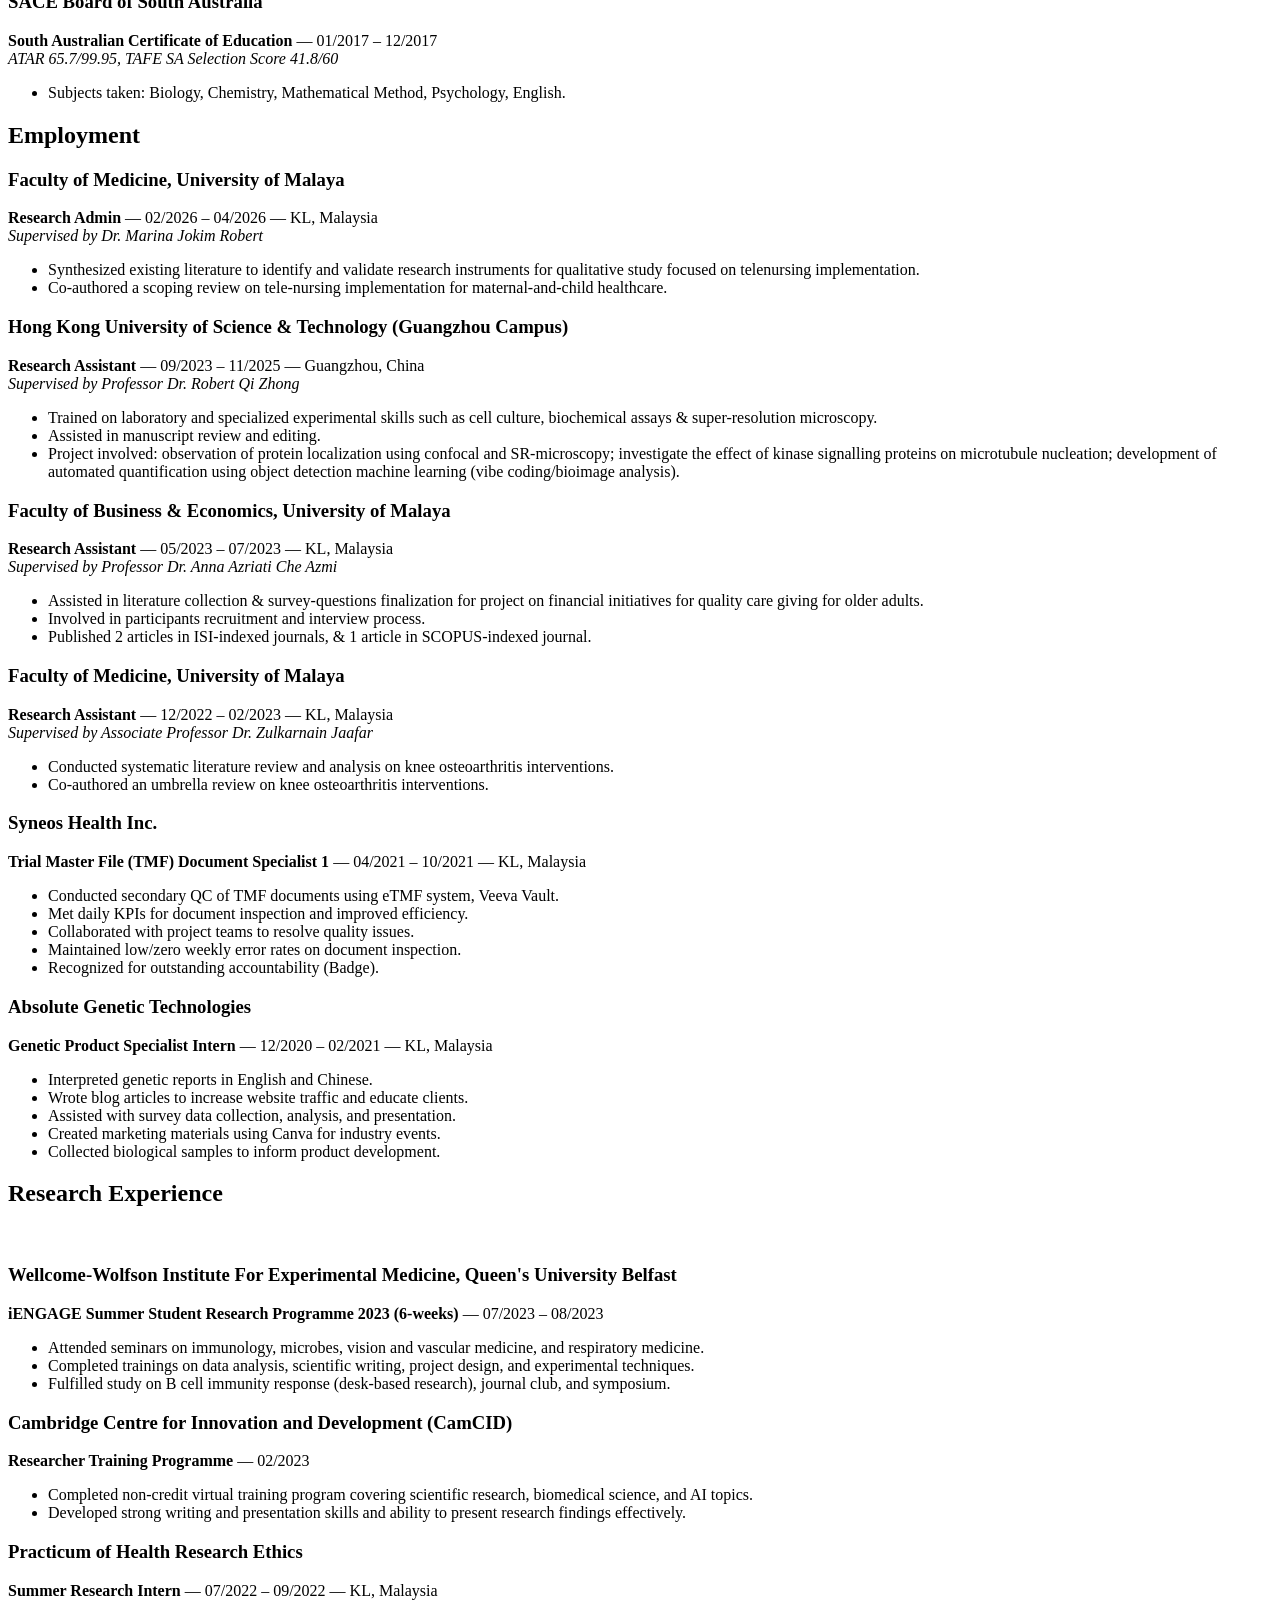
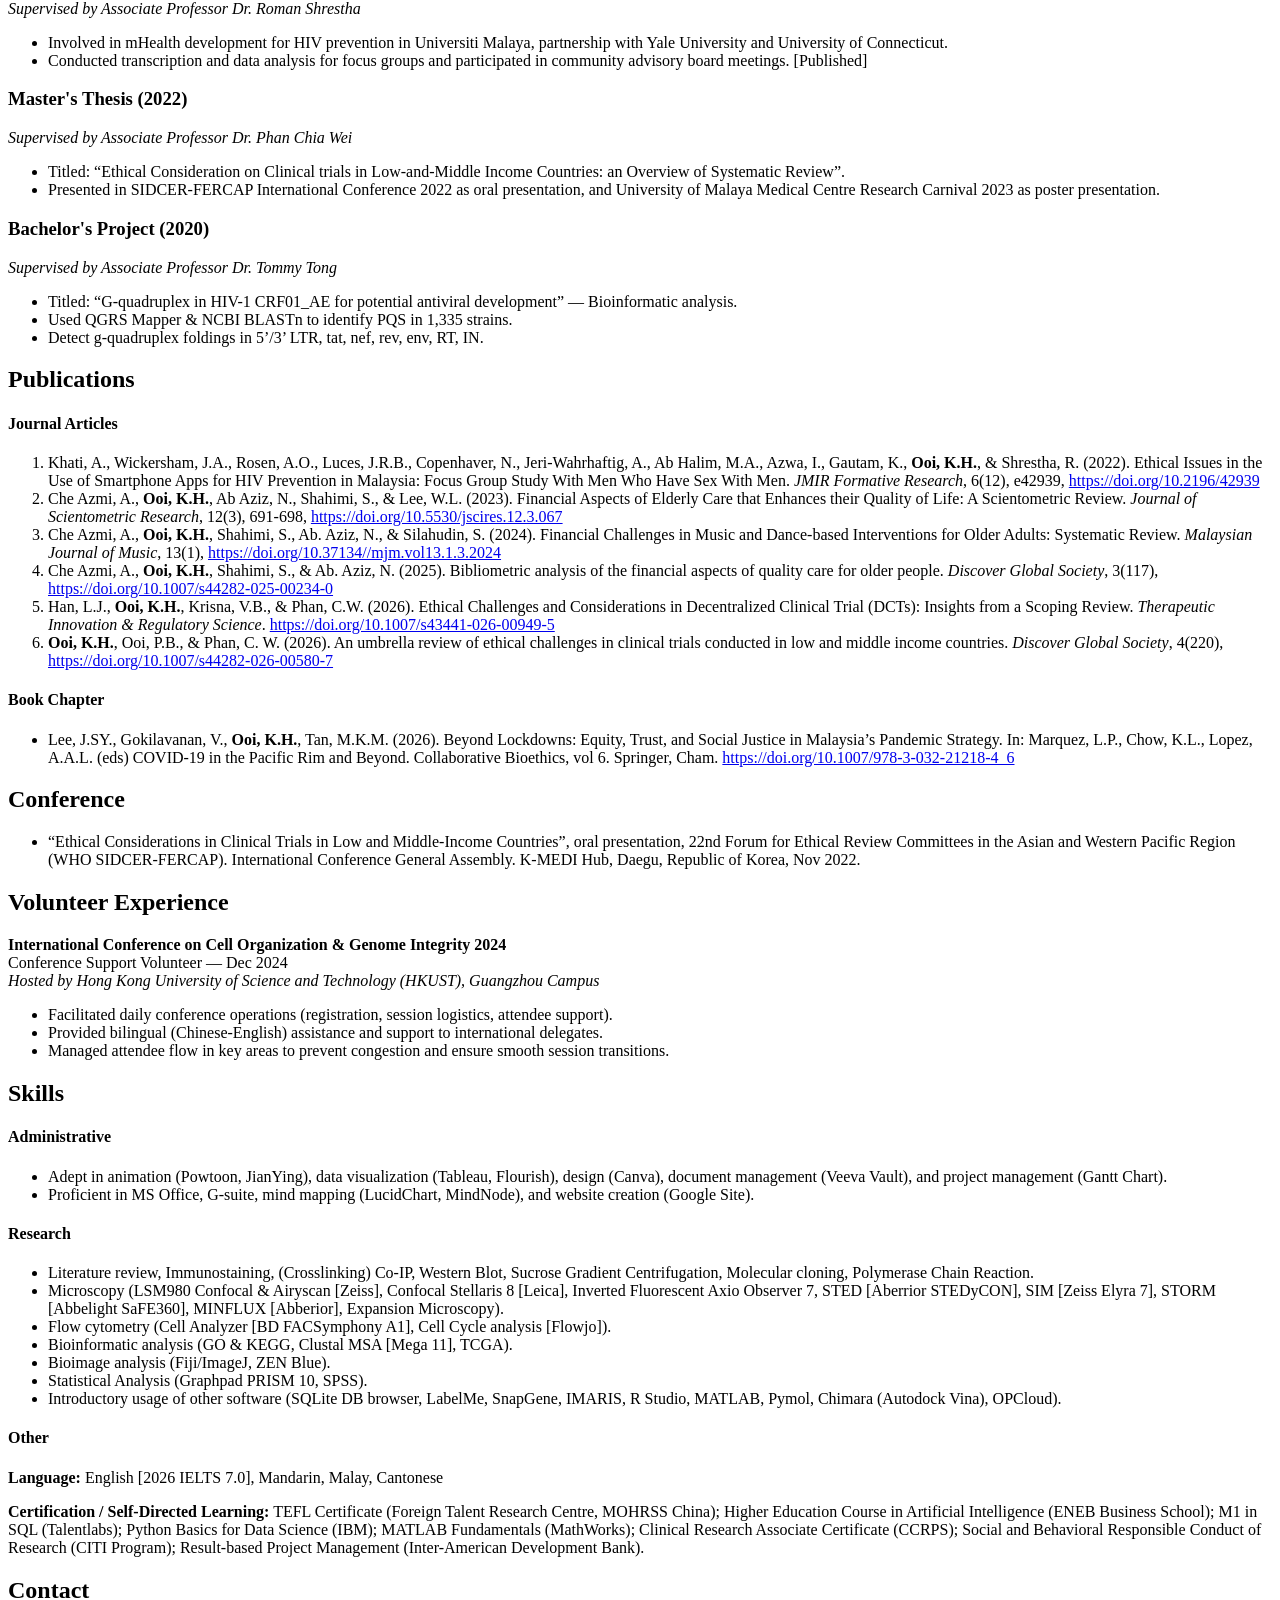
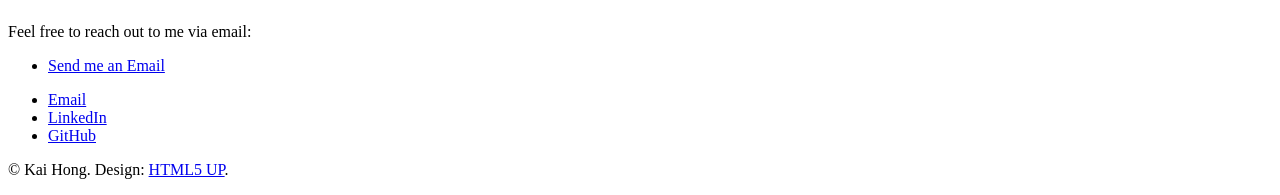
==== commit 93a23431: "update publication" ====
--- a/index.html
+++ b/index.html
@@ -178,21 +178,17 @@
 
 								<h4>Journal Articles</h4>
 								<ol>
-									<li>Khati, A., Wickersham, J.A., Rosen, A.O., Luces, J.R.B., Copenhaver, N., Jeri-Wahrhaftig, A., Ab Halim, M.A., Azwa, I., Gautam, K., <strong>Ooi, K.H.</strong>, & Shrestha, R. (2022). Ethical Issues in the Use of Smartphone Apps for HIV Prevention in Malaysia: Focus Group Study With Men Who Have Sex With Men. <em>JMIR Formative Research</em>, 6(12), e42939. <a href="https://doi.org/10.2196/42939">https://doi.org/10.2196/42939</a></li>
-									<li>Che Azmi, A., <strong>Ooi, K.H.</strong>, Ab Aziz, N., Shahimi, S., & Lee, W.L. (2023). Financial Aspects of Elderly Care that Enhances their Quality of Life: A Scientometric Review. <em>Journal of Scientometric Research</em>, 12(3), 691-698. <a href="https://doi.org/10.5530/jscires.12.3.067">https://doi.org/10.5530/jscires.12.3.067</a></li>
-									<li>Che Azmi, A., <strong>Ooi, K.H.</strong>, Shahimi, S., Ab. Aziz, N., & Silahudin, S. (2024). Financial Challenges in Music and Dance-based Interventions for Older Adults: Systematic Review. <em>Malaysian Journal of Music</em>, 13(1). <a href="https://doi.org/10.37134/mjm.vol13.1.3.2024">https://doi.org/10.37134//mjm.vol13.1.3.2024</a></li>
-									<li>Che Azmi, A., <strong>Ooi, K.H.</strong>, Shahimi, S., & Ab. Aziz, N. (2025). Bibliometric analysis of the financial aspects of quality care for older people. <em>Discover Global Society</em>, 3(117). <a href="https://doi.org/10.1007/s44282-025-00234-0">https://doi.org/10.1007/s44282-025-00234-0</a></li>
+									<li>Khati, A., Wickersham, J.A., Rosen, A.O., Luces, J.R.B., Copenhaver, N., Jeri-Wahrhaftig, A., Ab Halim, M.A., Azwa, I., Gautam, K., <strong>Ooi, K.H.</strong>, & Shrestha, R. (2022). Ethical Issues in the Use of Smartphone Apps for HIV Prevention in Malaysia: Focus Group Study With Men Who Have Sex With Men. <em>JMIR Formative Research</em>, 6(12), e42939, <a href="https://doi.org/10.2196/42939">https://doi.org/10.2196/42939</a></li>
+									<li>Che Azmi, A., <strong>Ooi, K.H.</strong>, Ab Aziz, N., Shahimi, S., & Lee, W.L. (2023). Financial Aspects of Elderly Care that Enhances their Quality of Life: A Scientometric Review. <em>Journal of Scientometric Research</em>, 12(3), 691-698, <a href="https://doi.org/10.5530/jscires.12.3.067">https://doi.org/10.5530/jscires.12.3.067</a></li>
+									<li>Che Azmi, A., <strong>Ooi, K.H.</strong>, Shahimi, S., Ab. Aziz, N., & Silahudin, S. (2024). Financial Challenges in Music and Dance-based Interventions for Older Adults: Systematic Review. <em>Malaysian Journal of Music</em>, 13(1), <a href="https://doi.org/10.37134/mjm.vol13.1.3.2024">https://doi.org/10.37134//mjm.vol13.1.3.2024</a></li>
+									<li>Che Azmi, A., <strong>Ooi, K.H.</strong>, Shahimi, S., & Ab. Aziz, N. (2025). Bibliometric analysis of the financial aspects of quality care for older people. <em>Discover Global Society</em>, 3(117), <a href="https://doi.org/10.1007/s44282-025-00234-0">https://doi.org/10.1007/s44282-025-00234-0</a></li>
 									<li>Han, L.J., <strong>Ooi, K.H.</strong>, Krisna, V.B., & Phan, C.W. (2026). Ethical Challenges and Considerations in Decentralized Clinical Trial (DCTs): Insights from a Scoping Review. <em>Therapeutic Innovation & Regulatory Science</em>. <a href="https://doi.org/10.1007/s43441-026-00949-5">https://doi.org/10.1007/s43441-026-00949-5</a></li>
+									<li><strong>Ooi, K.H.</strong>, Ooi, P.B., & Phan, C. W. (2026). An umbrella review of ethical challenges in clinical trials conducted in low and middle income countries. <em>Discover Global Society</em>, 4(220), <a href="https://doi.org/10.1007/s44282-026-00580-7">https://doi.org/10.1007/s44282-026-00580-7</a></li>
 								</ol>
 
-								<h4>Preprint</h4>
-								<ul>
-									<li><strong>Ooi, K.H.</strong>, Ooi, P.B., Jaclyn, H.J.T., & Phan, C. W. (2025). Clinical Trial Ethical Challenges in Low- and Middle-Income Countries: A Review of Systematic Review. <em>Research Square</em>. <a href="https://doi.org/10.21203/rs.3.rs-8292062/v1">https://doi.org/10.21203/rs.3.rs-8292062/v1</a></li>
-								</ul>
-
 								<h4>Book Chapter</h4>
 								<ul>
-									<li>[In press] Jeffrey, S. Y. L., Varaalakshmy, G., <strong>Ooi, K. H.</strong>, & Tan, M. K. M. (2026). Beyond lockdowns: Equity, trust, and social justice in Malaysia&rsquo;s pandemic strategy. In L. P. Marquez, K. L. Chow, & A. A. L. Lopez (Eds.), <em>COVID-19 in the Pacific Rim: Policies, practices, and perspectives from public health ethics</em> (pp. xx&ndash;xx). Springer.</li>
+									<li>Lee, J.SY., Gokilavanan, V., <strong>Ooi, K.H.</strong>, Tan, M.K.M. (2026). Beyond Lockdowns: Equity, Trust, and Social Justice in Malaysia’s Pandemic Strategy. In: Marquez, L.P., Chow, K.L., Lopez, A.A.L. (eds) COVID-19 in the Pacific Rim and Beyond. Collaborative Bioethics, vol 6. Springer, Cham. <a href="https://doi.org/10.1007/978-3-032-21218-4_6">https://doi.org/10.1007/978-3-032-21218-4_6</a></li>
 								</ul>
 
 								<h2 class="major">Conference</h2>
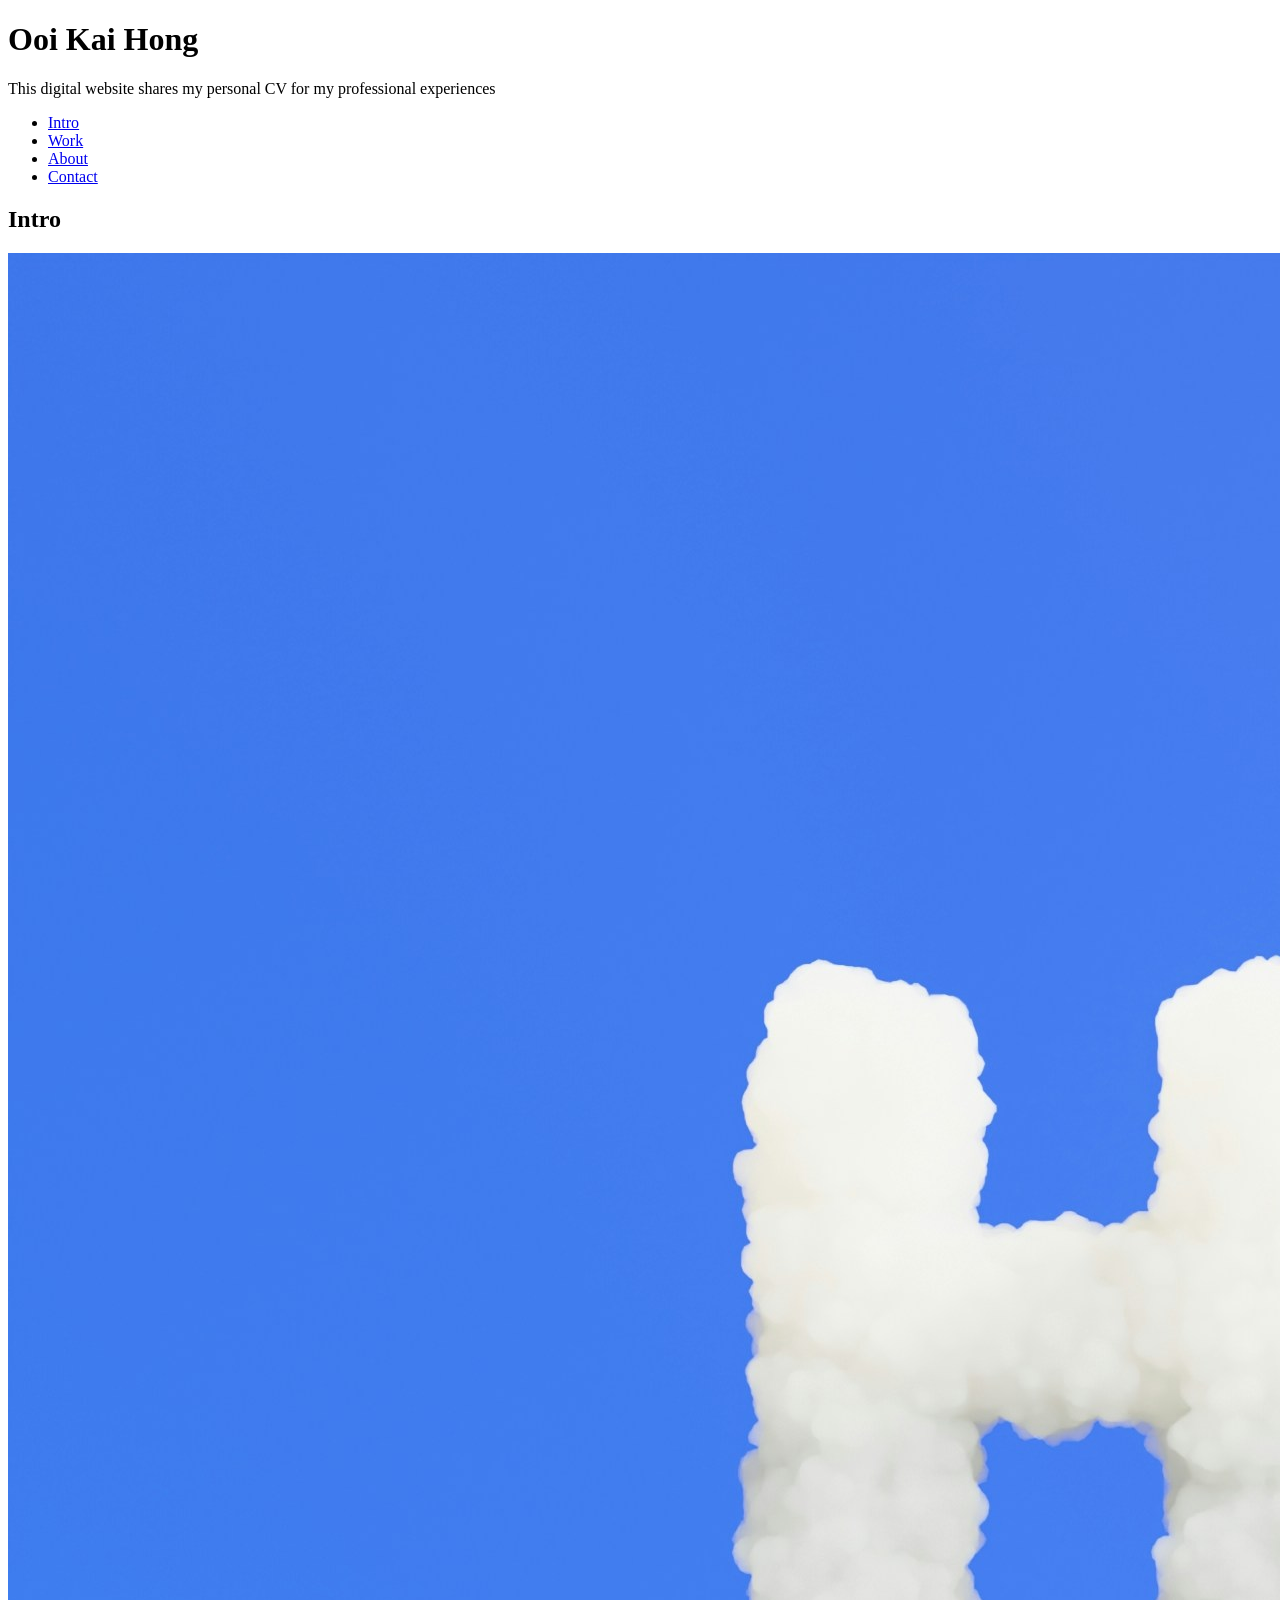
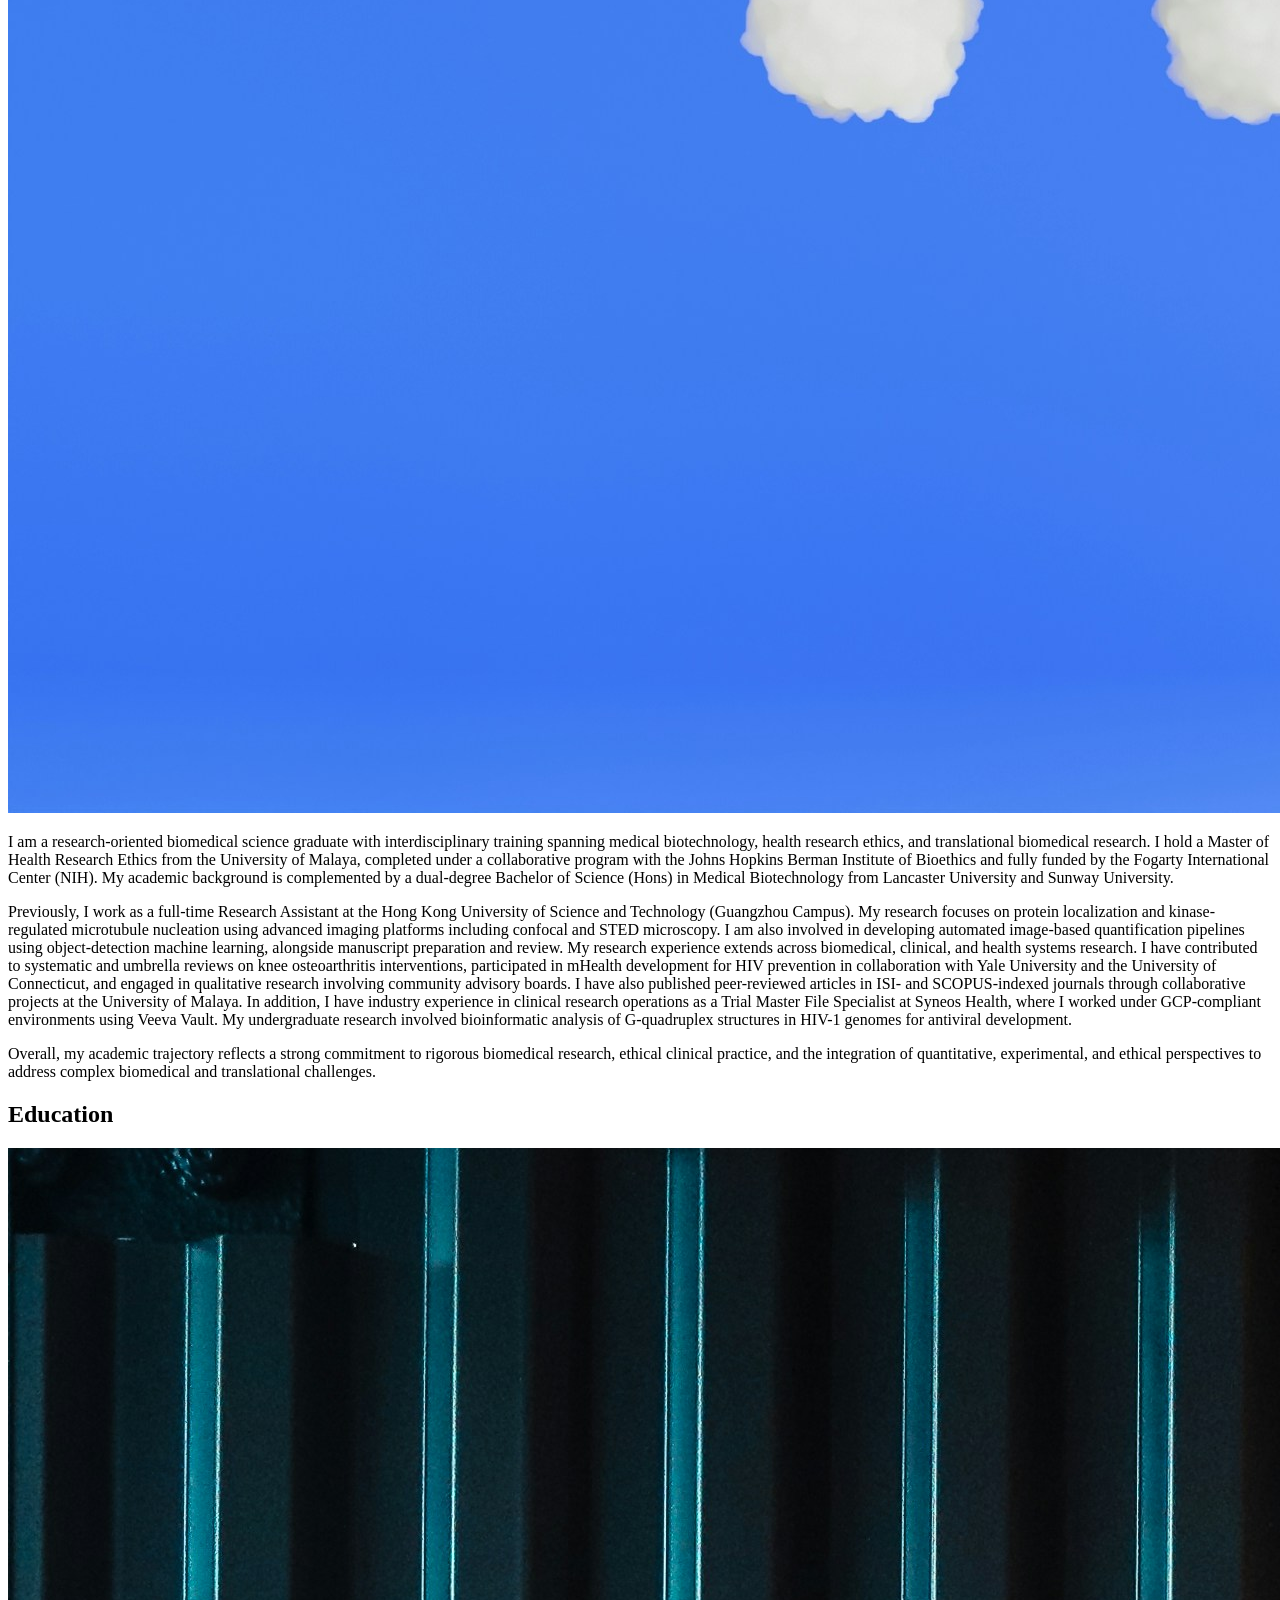
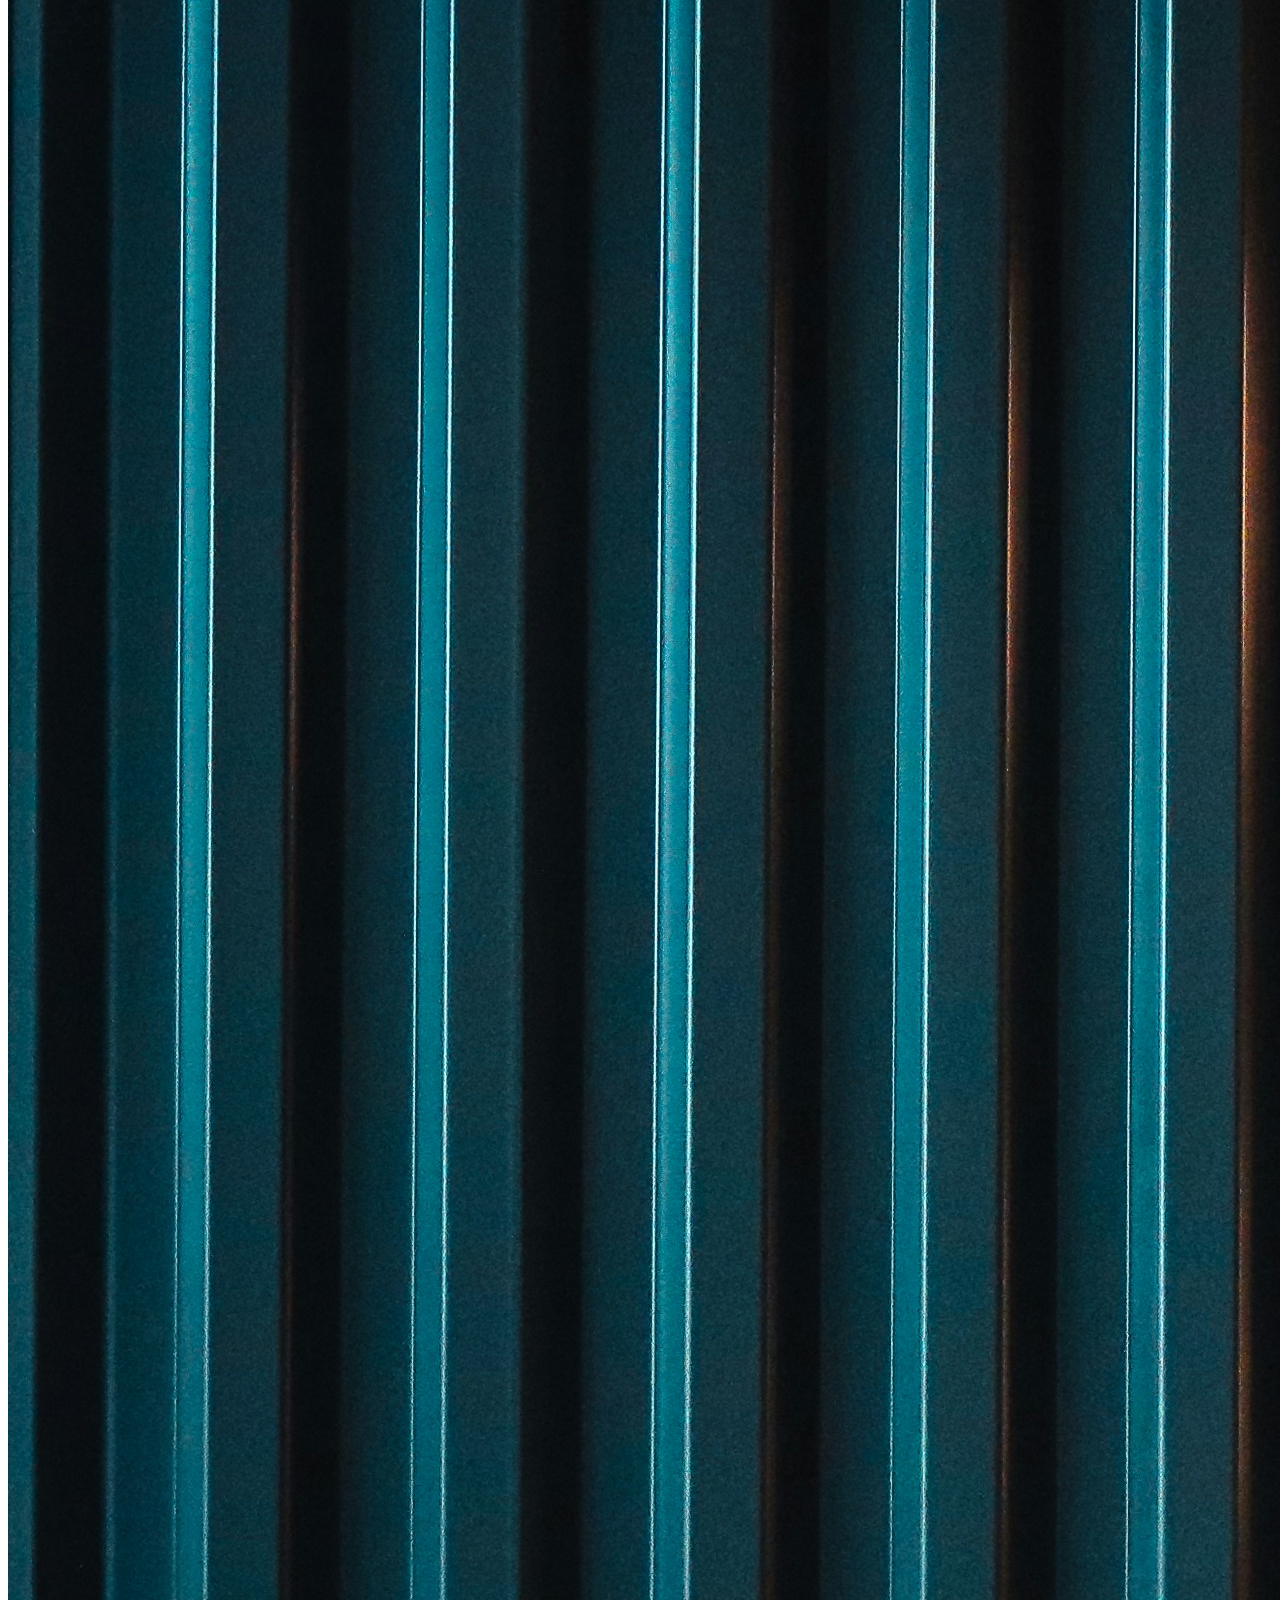
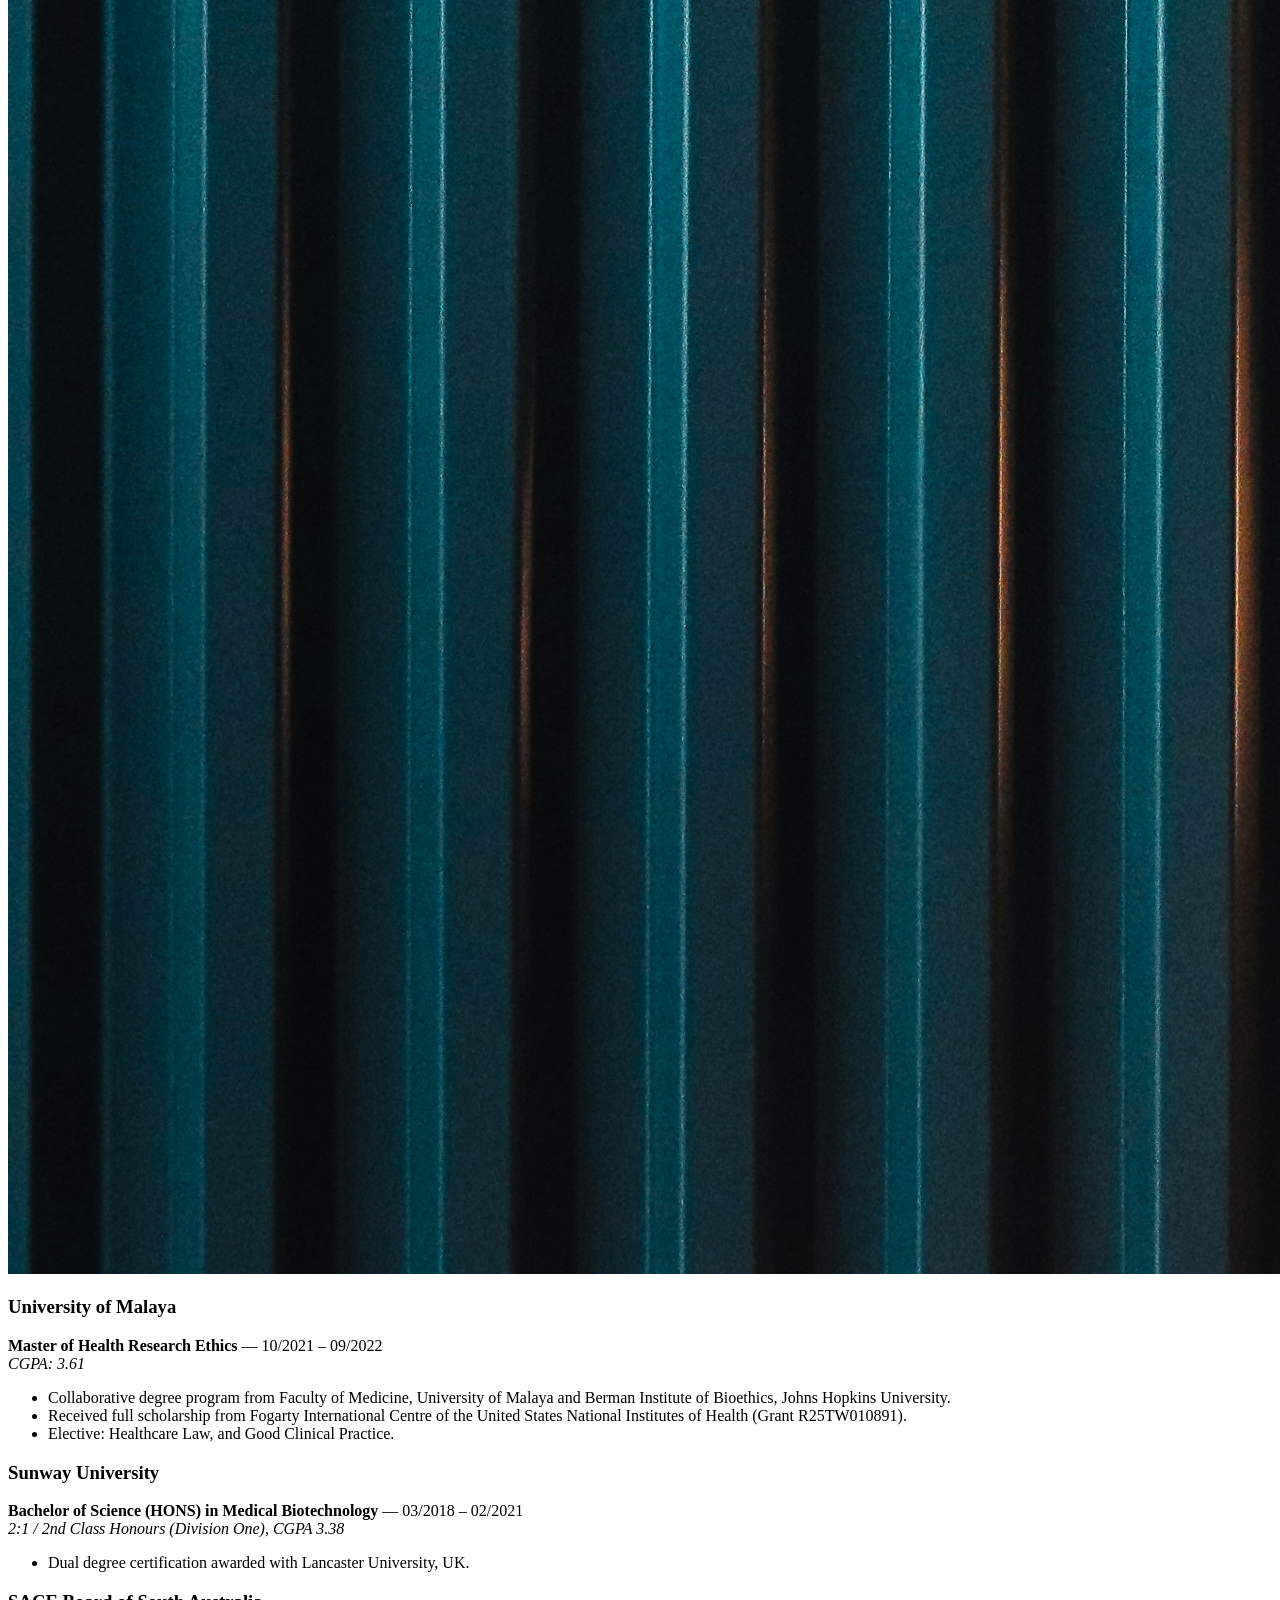
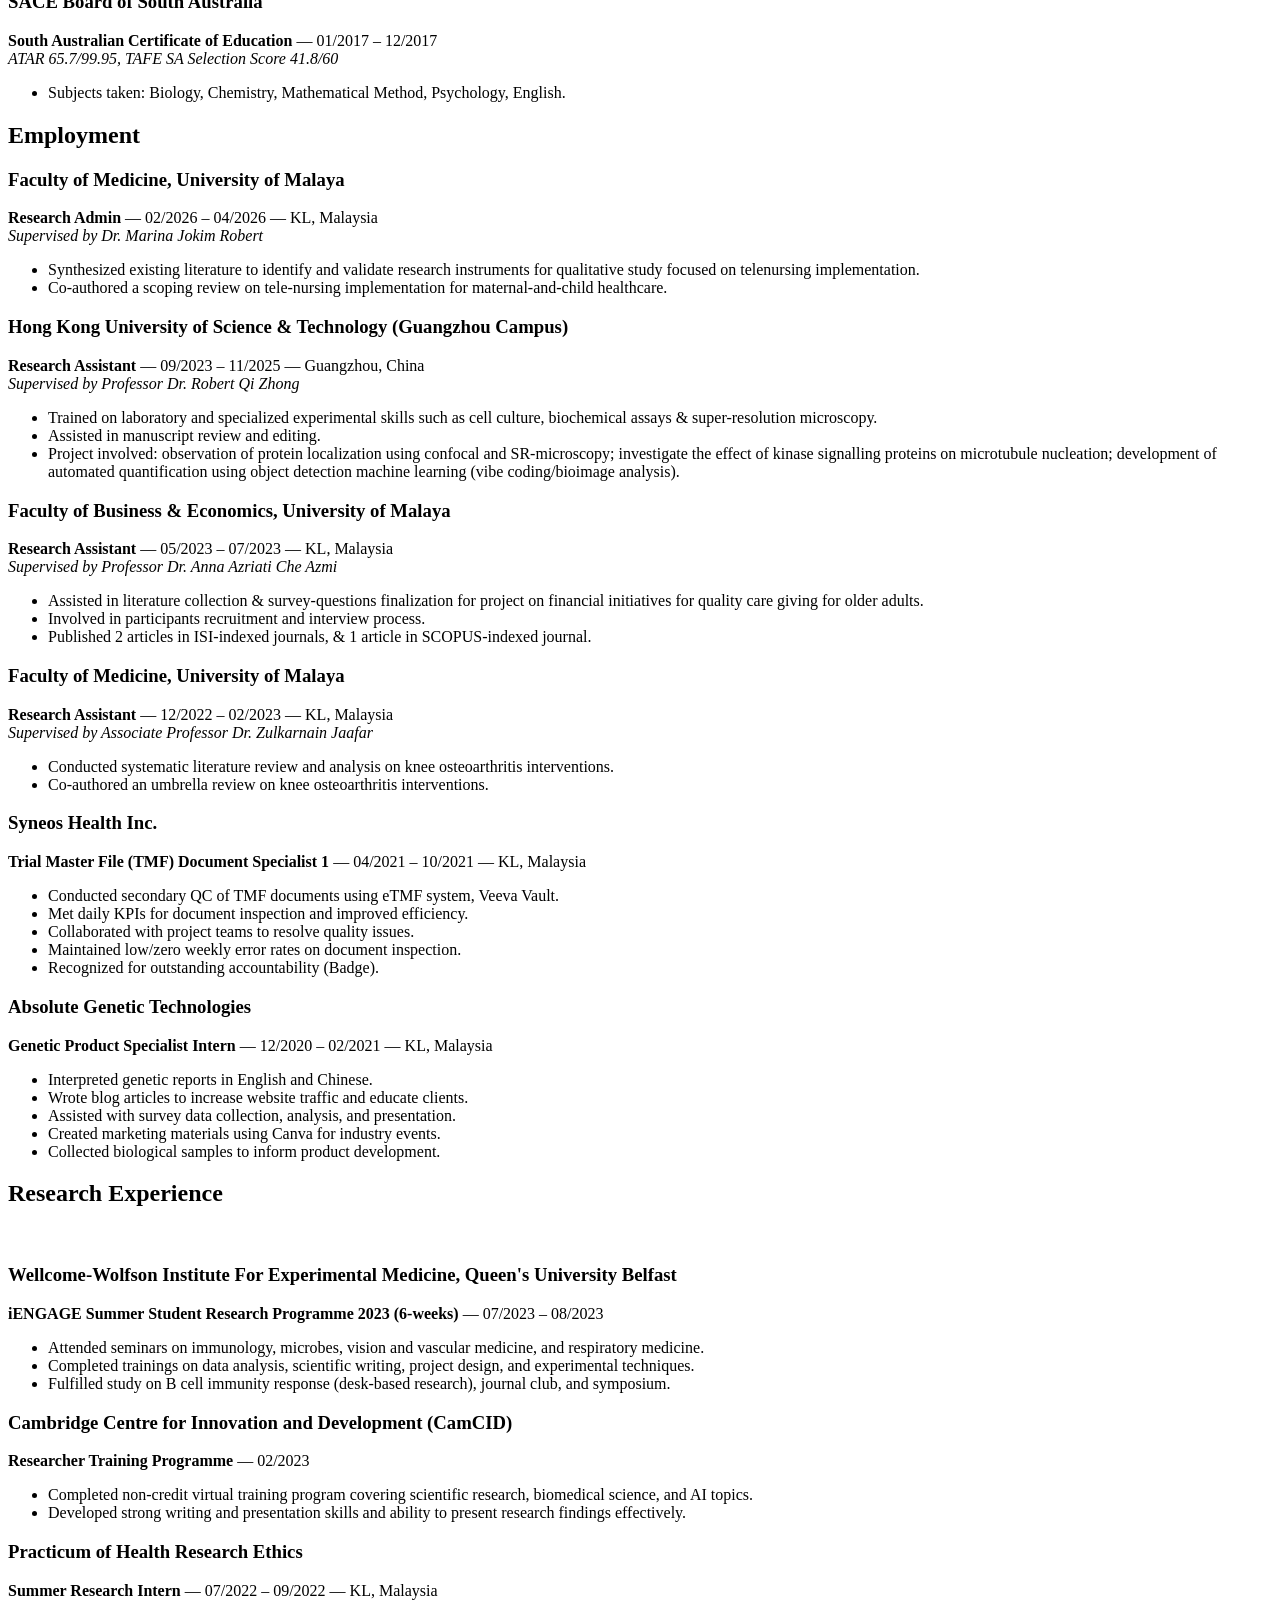
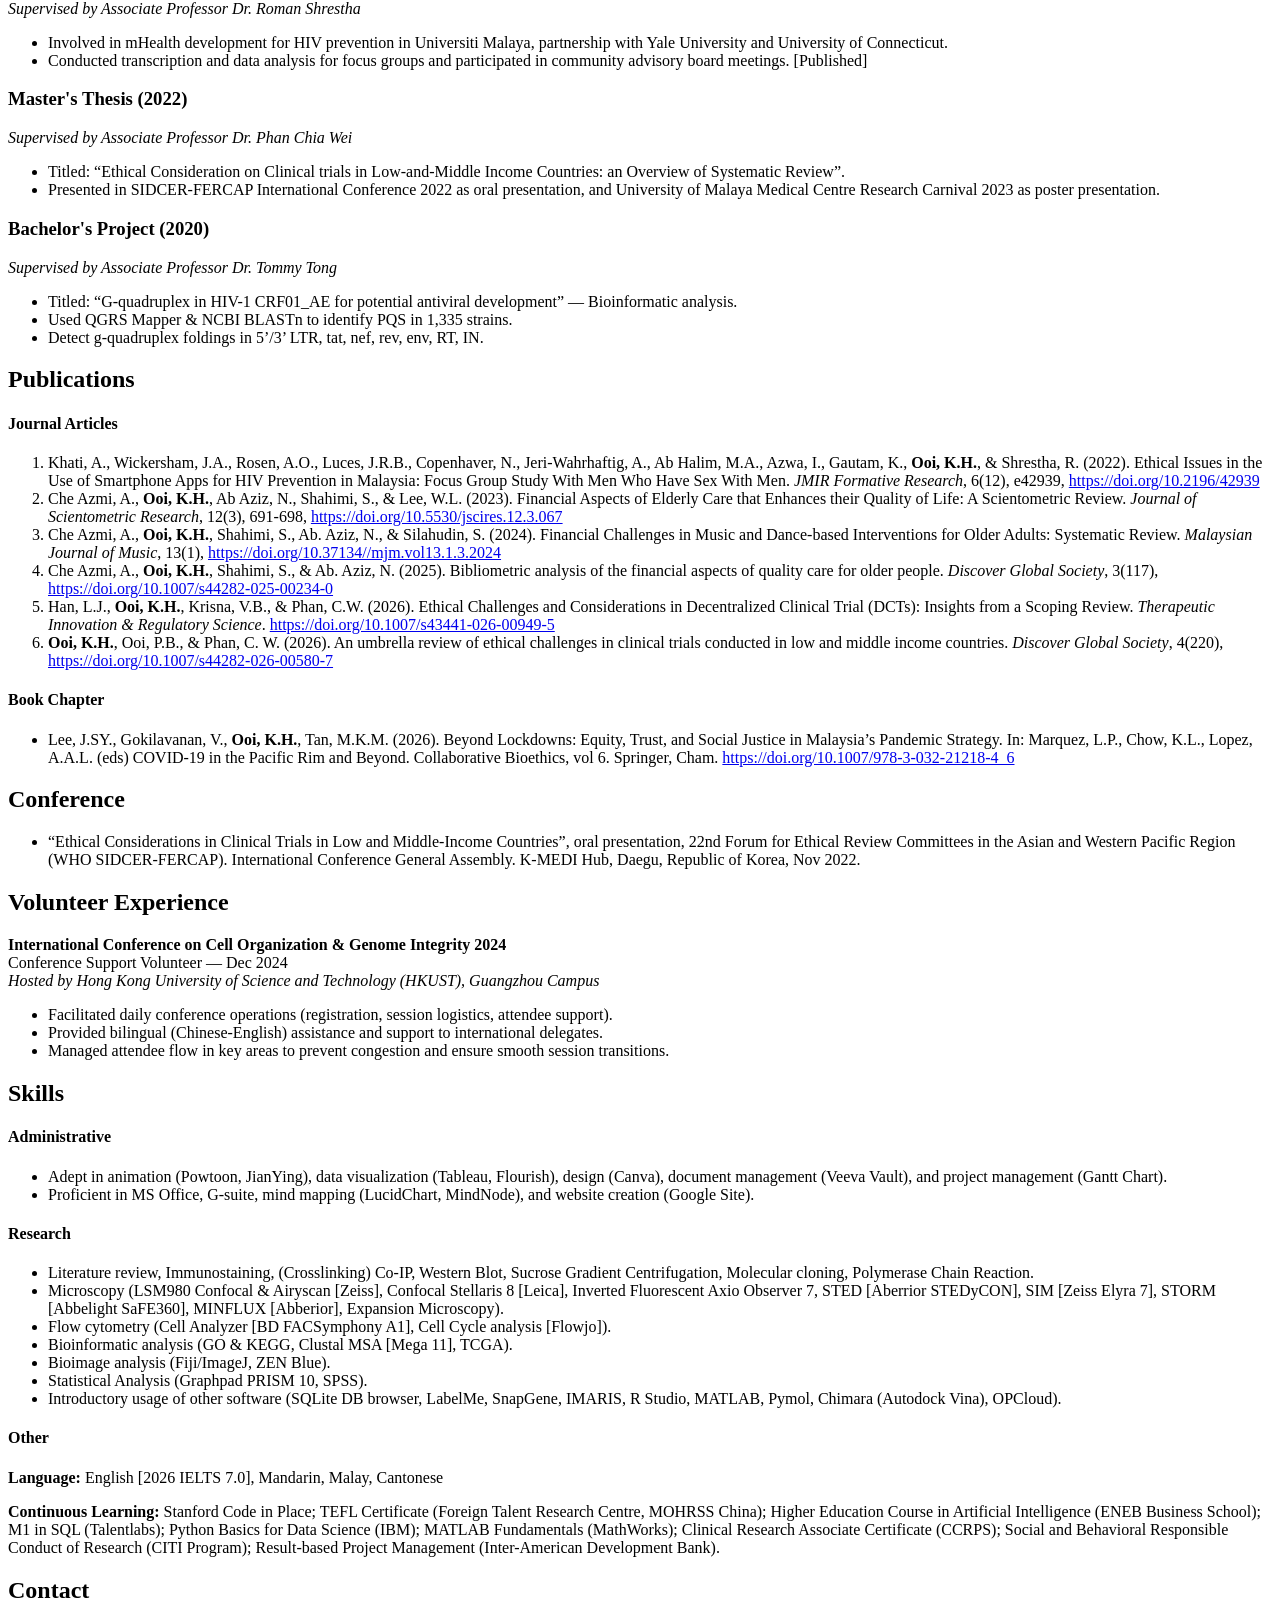
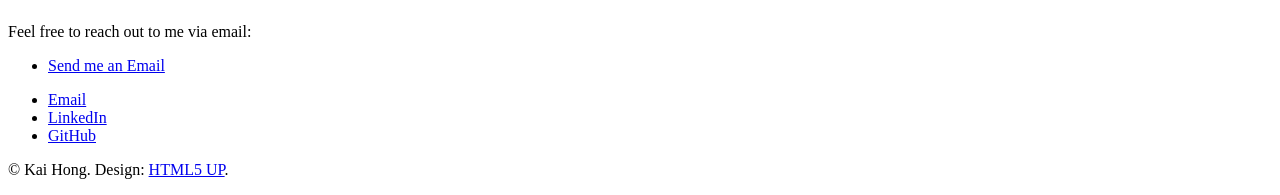
==== commit 8768d3bb: "Update index.html" ====
--- a/index.html
+++ b/index.html
@@ -227,7 +227,7 @@
 
 								<h4>Other</h4>
 								<p><strong>Language:</strong> English [2026 IELTS 7.0], Mandarin, Malay, Cantonese</p>
-								<p><strong>Certification / Self-Directed Learning:</strong> TEFL Certificate (Foreign Talent Research Centre, MOHRSS China); Higher Education Course in Artificial Intelligence (ENEB Business School); M1 in SQL (Talentlabs); Python Basics for Data Science (IBM); MATLAB Fundamentals (MathWorks); Clinical Research Associate Certificate (CCRPS); Social and Behavioral Responsible Conduct of Research (CITI Program); Result-based Project Management (Inter-American Development Bank).</p>
+								<p><strong>Continuous Learning:</strong> Stanford Code in Place; TEFL Certificate (Foreign Talent Research Centre, MOHRSS China); Higher Education Course in Artificial Intelligence (ENEB Business School); M1 in SQL (Talentlabs); Python Basics for Data Science (IBM); MATLAB Fundamentals (MathWorks); Clinical Research Associate Certificate (CCRPS); Social and Behavioral Responsible Conduct of Research (CITI Program); Result-based Project Management (Inter-American Development Bank).</p>
 							</article>
 
 						<!-- Contact -->
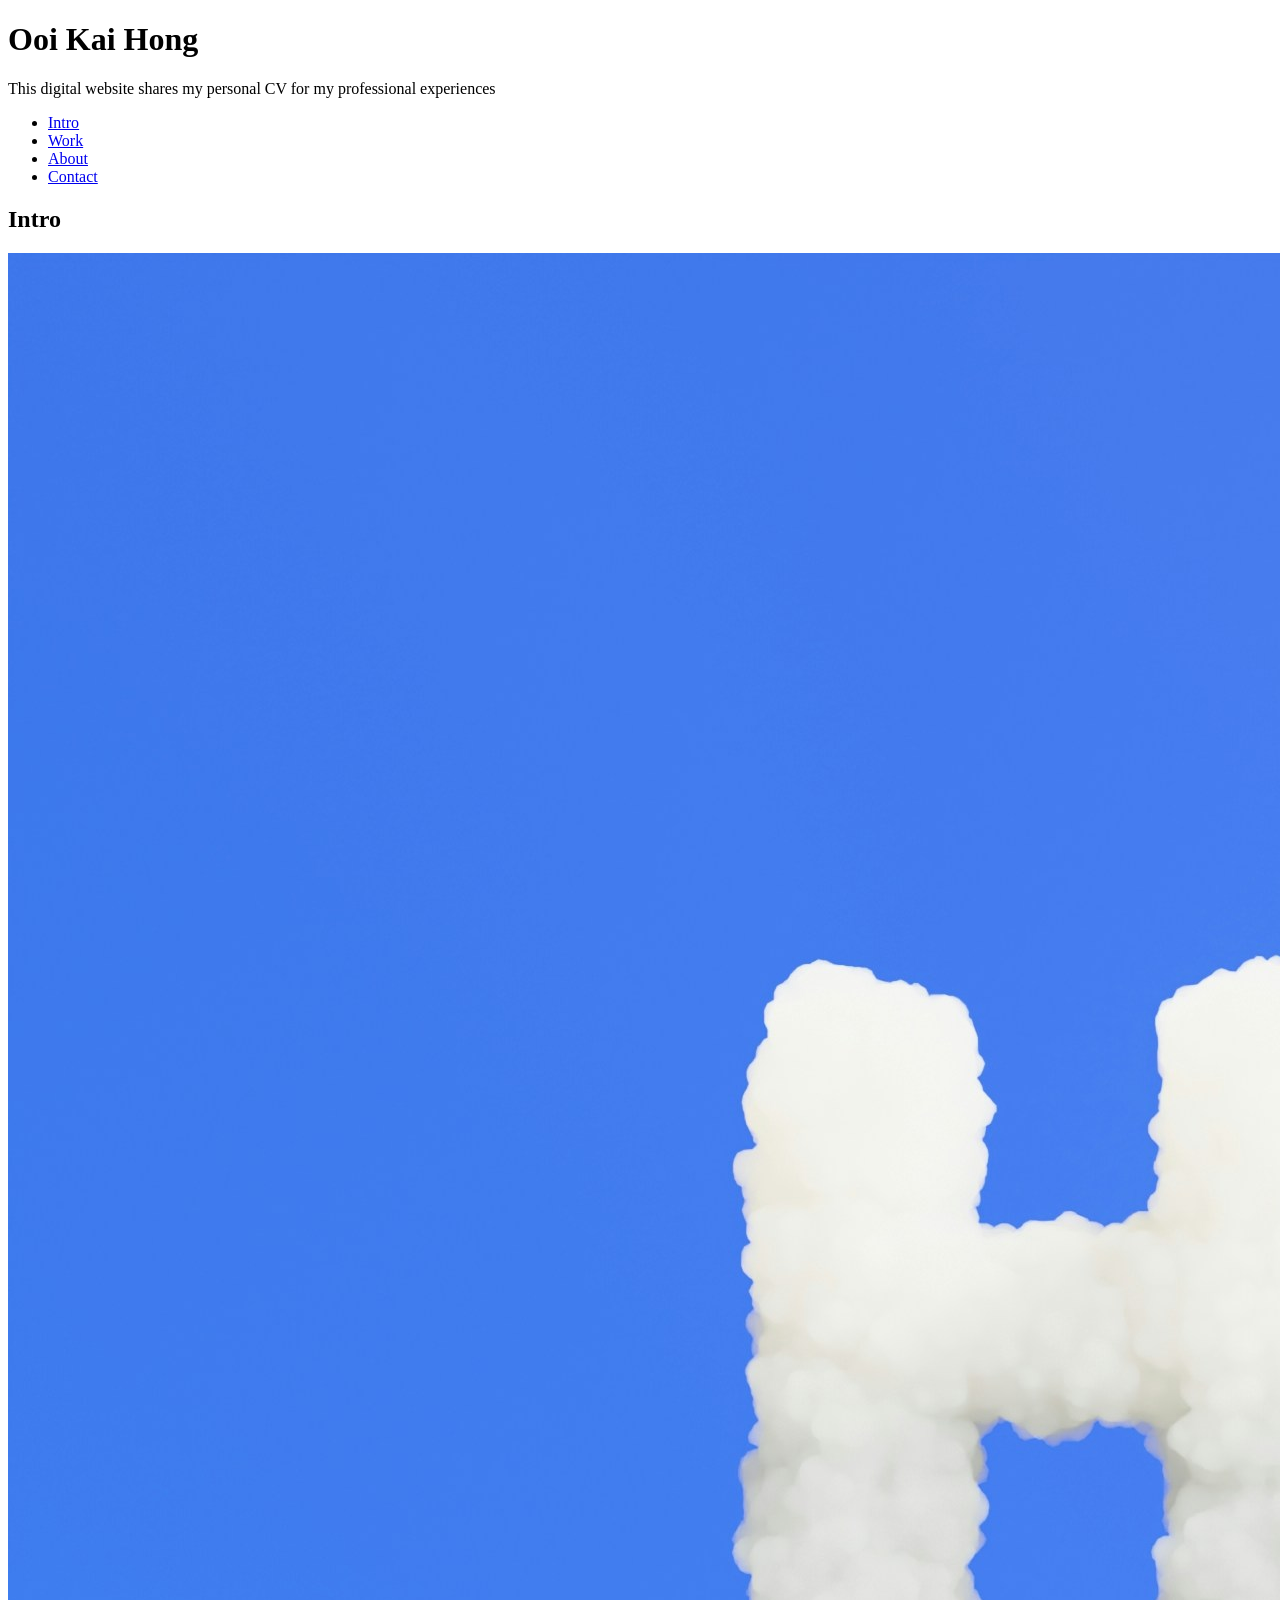
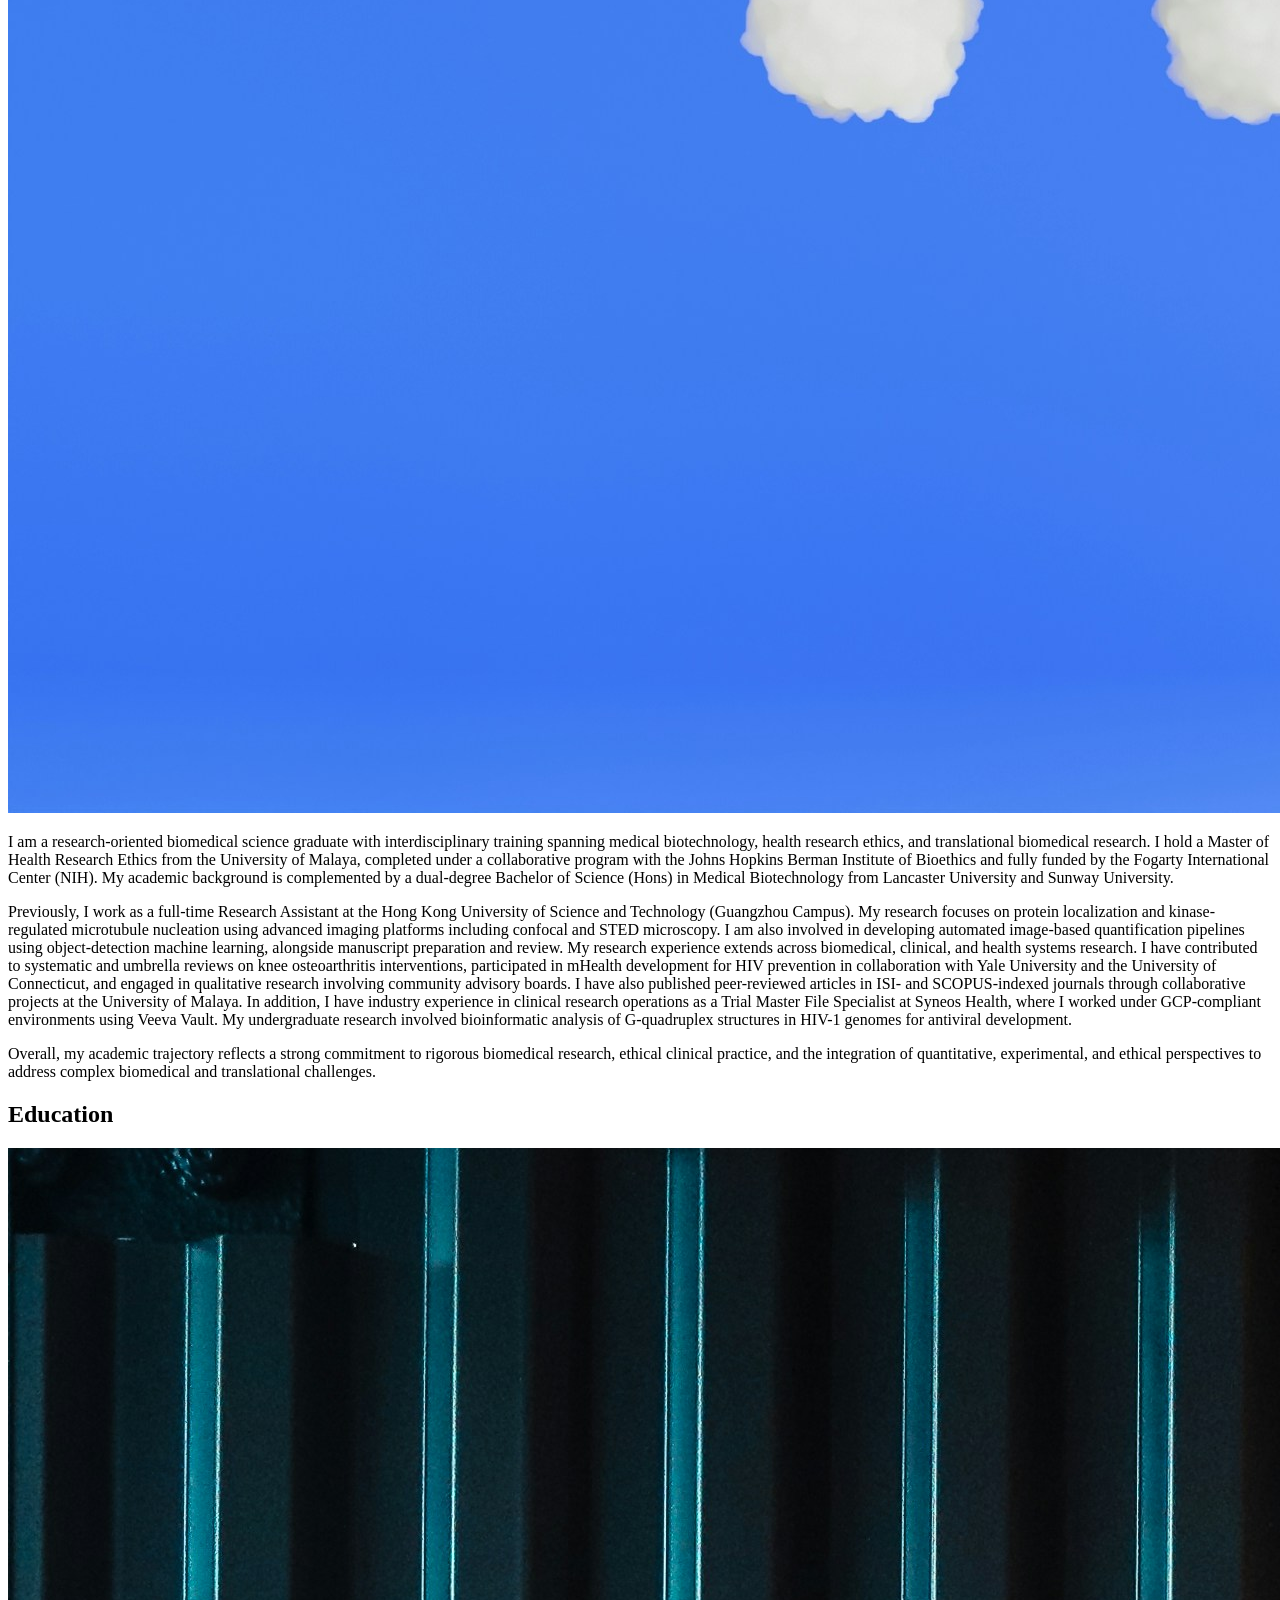
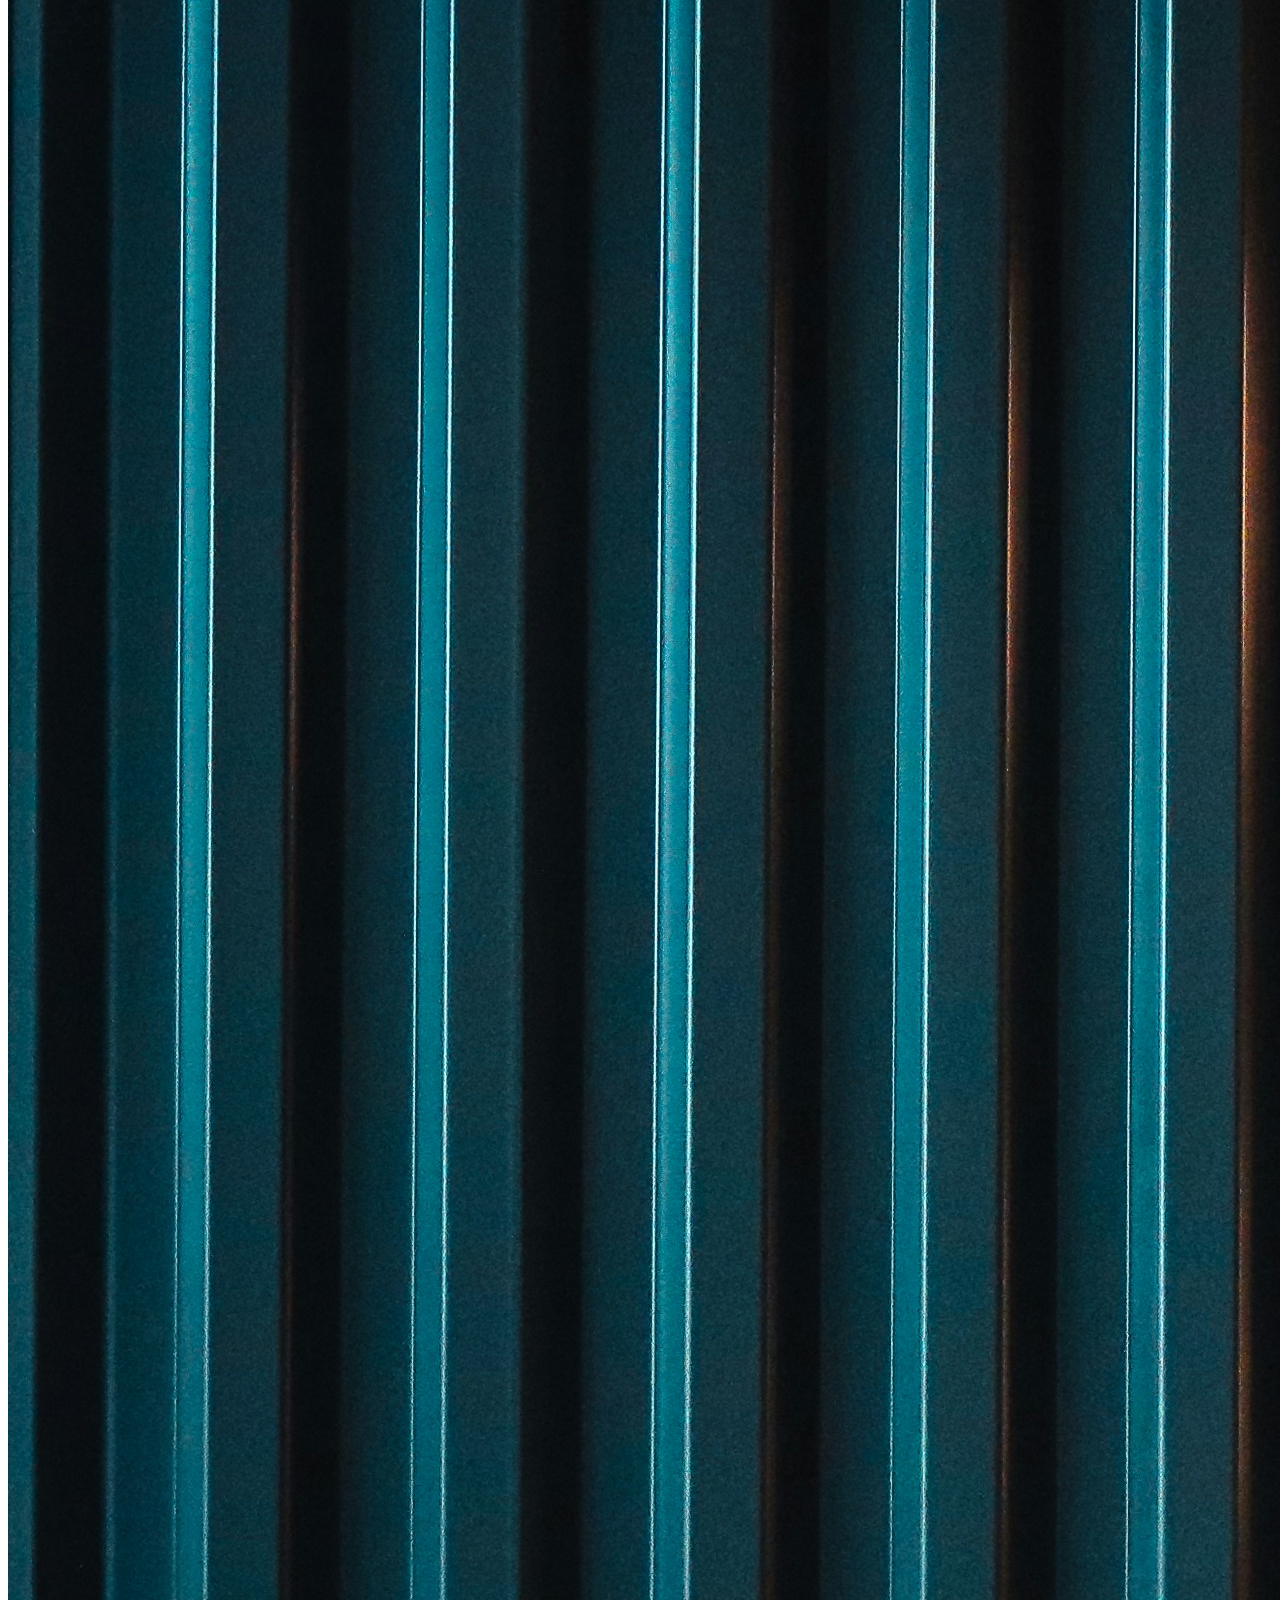
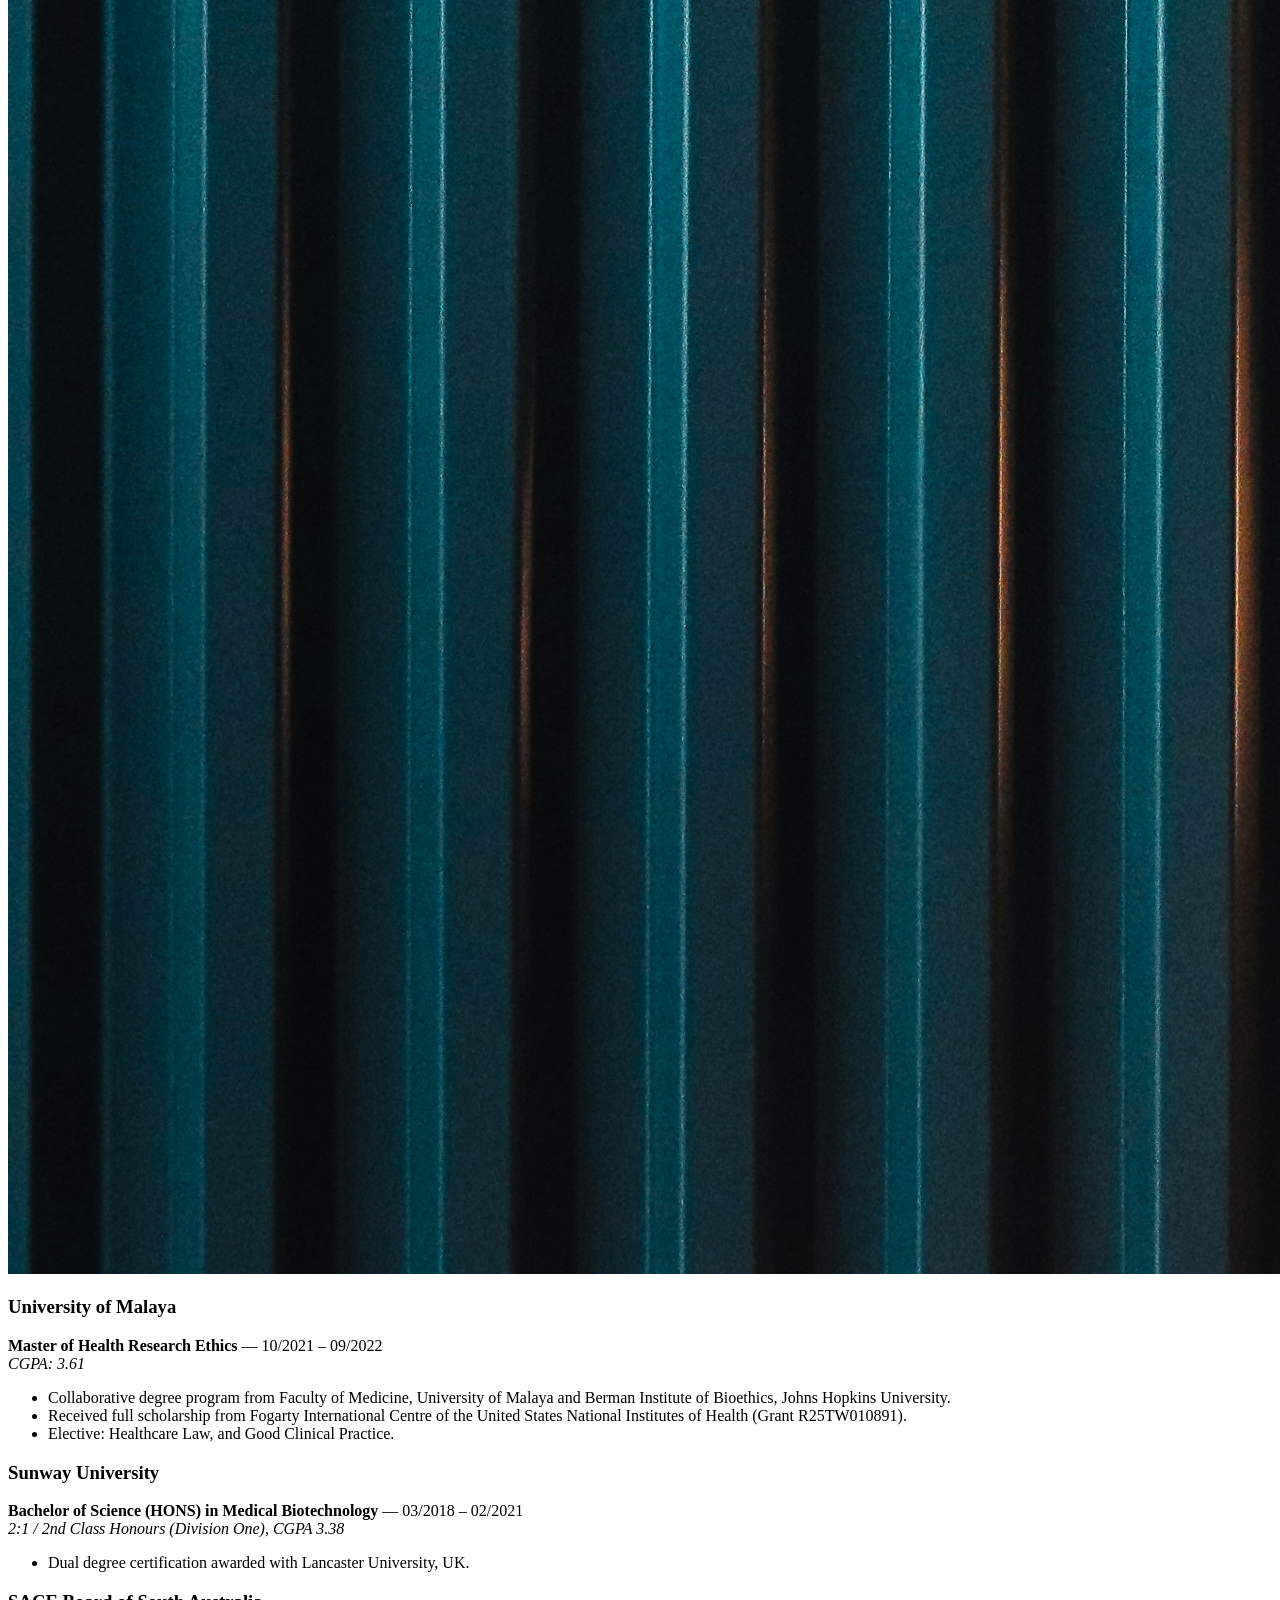
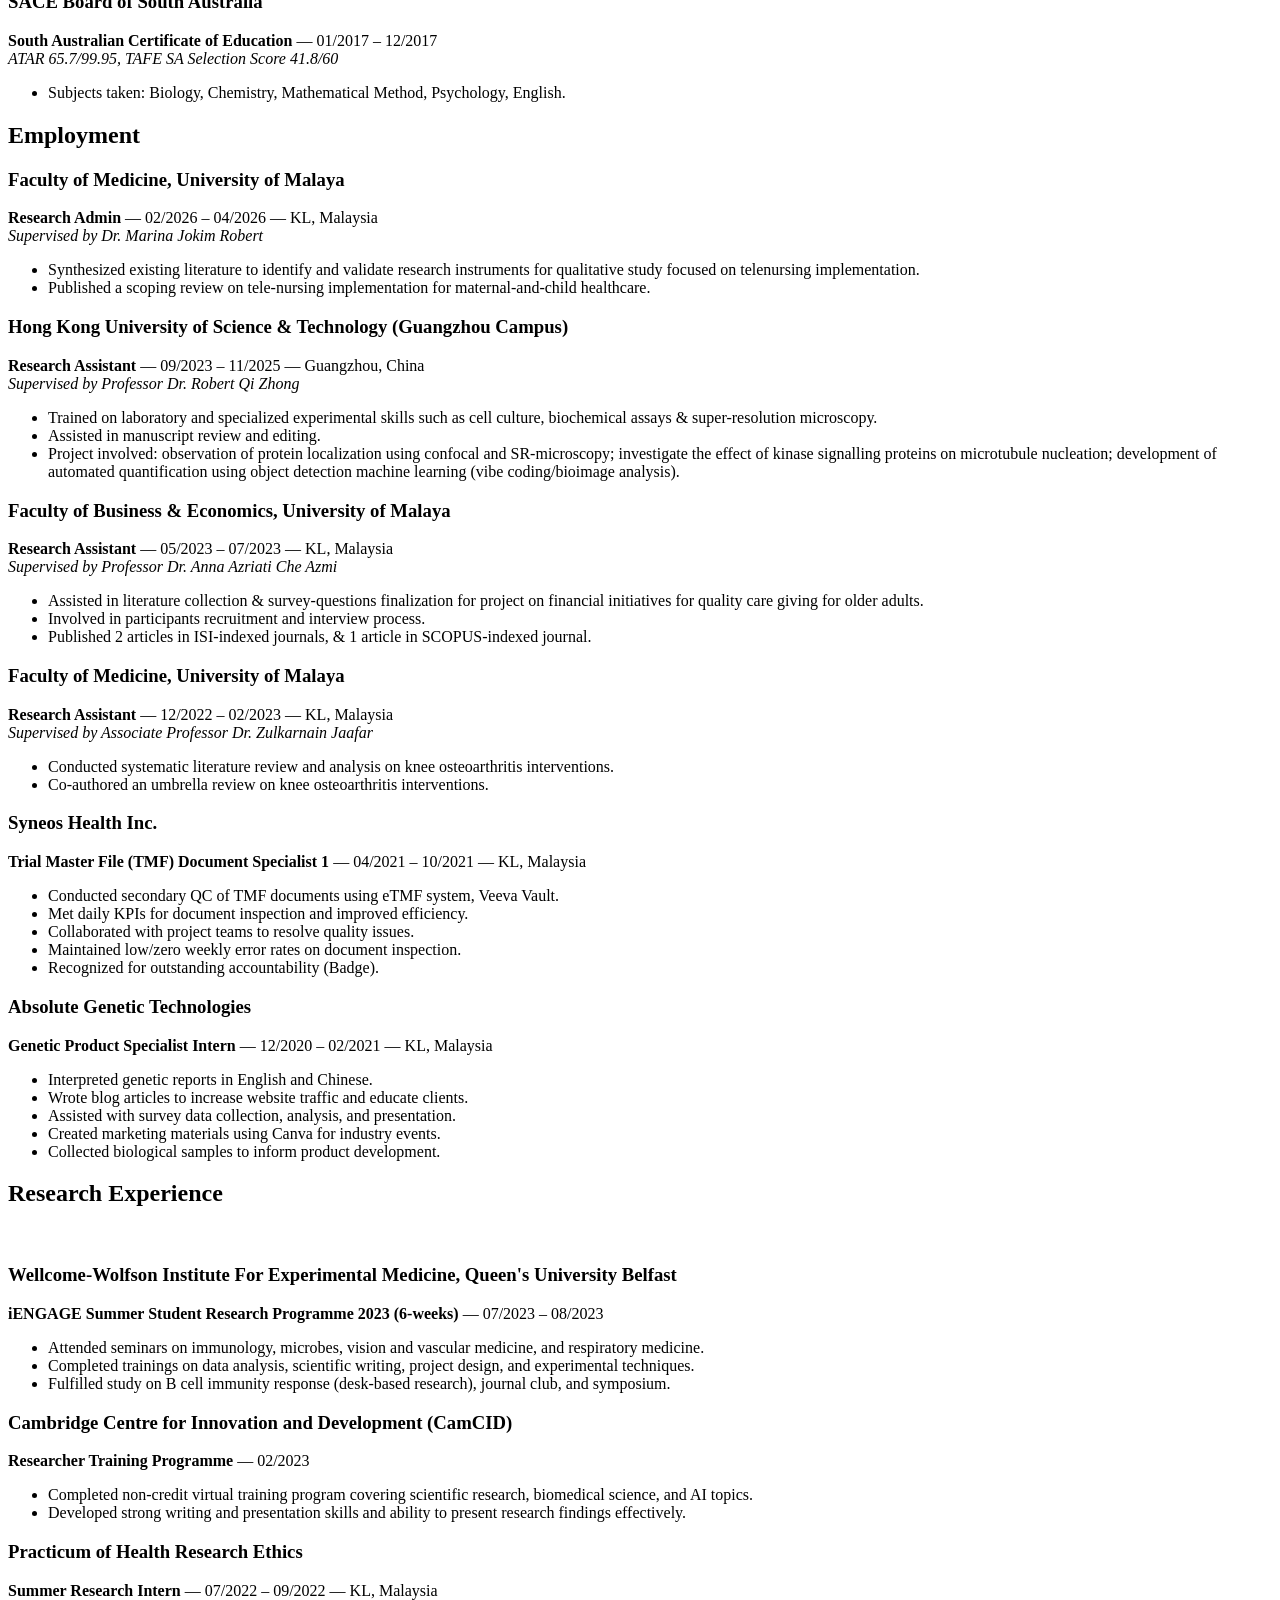
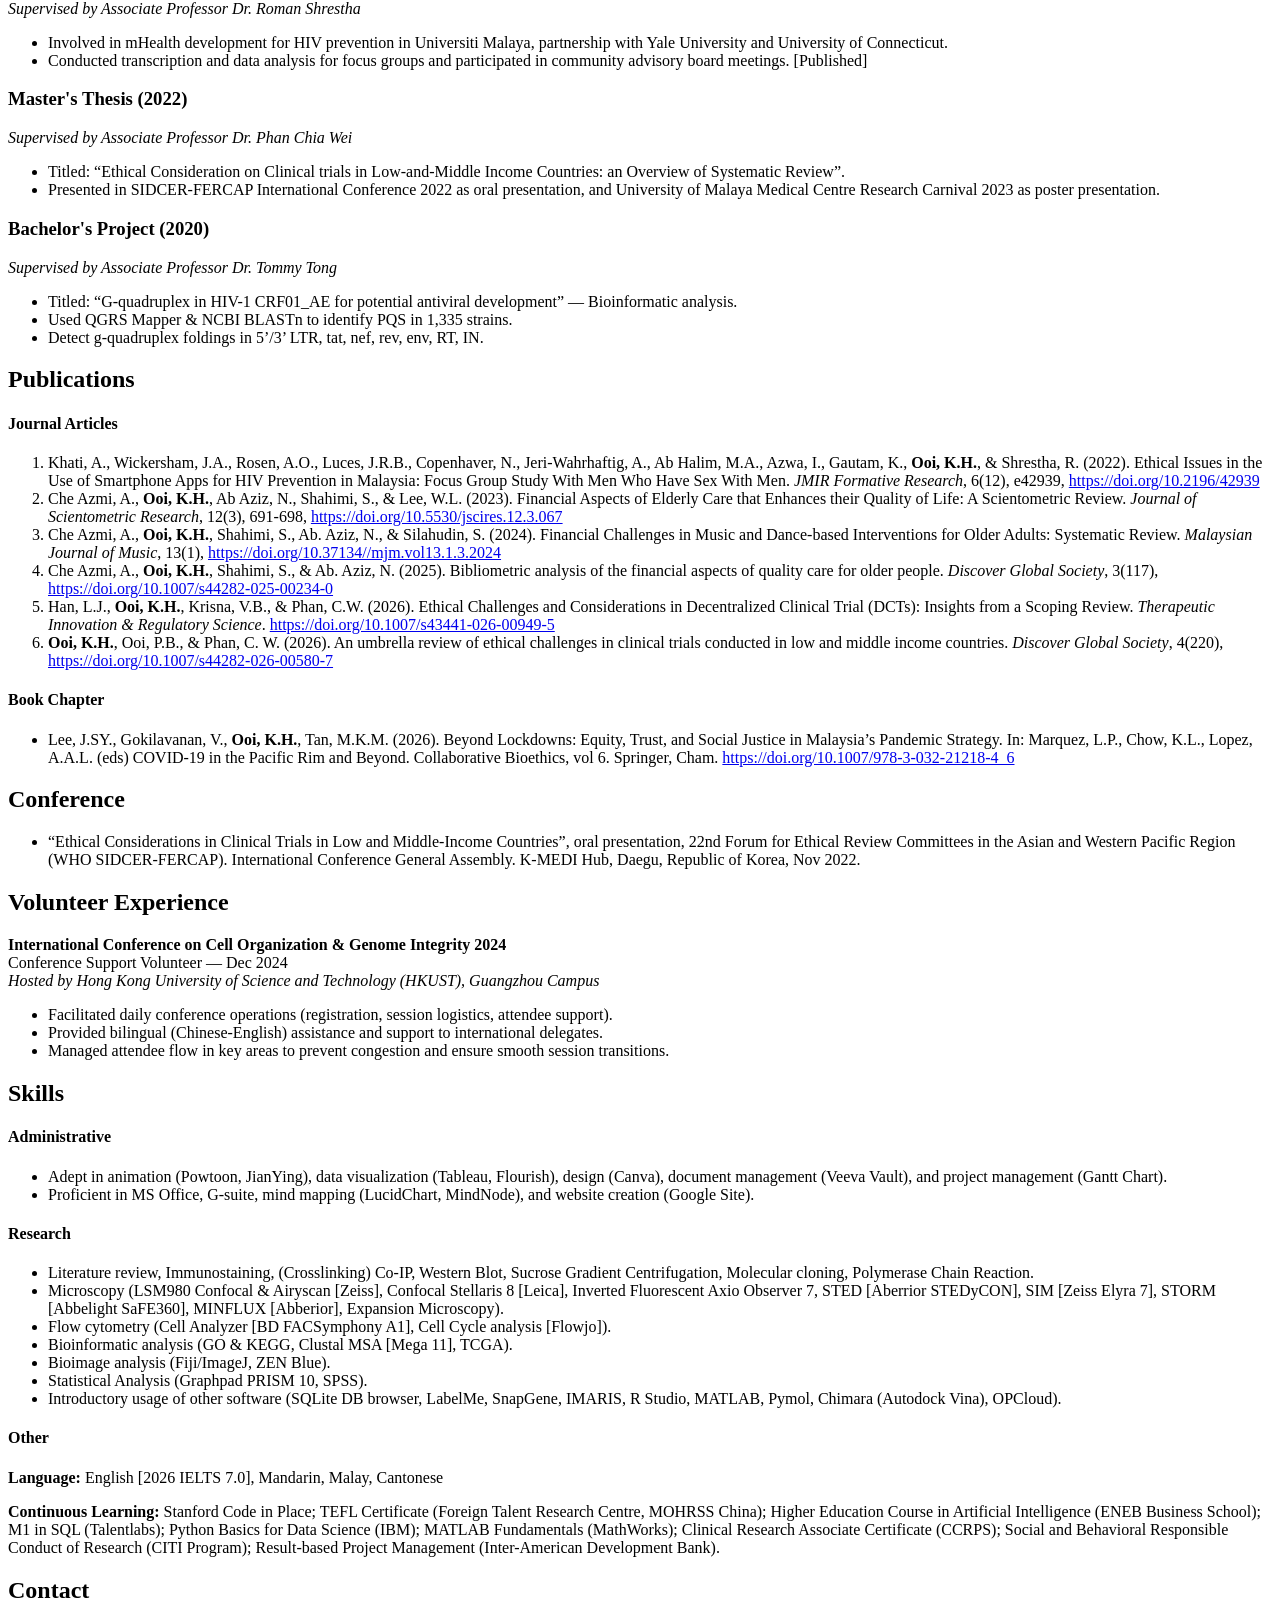
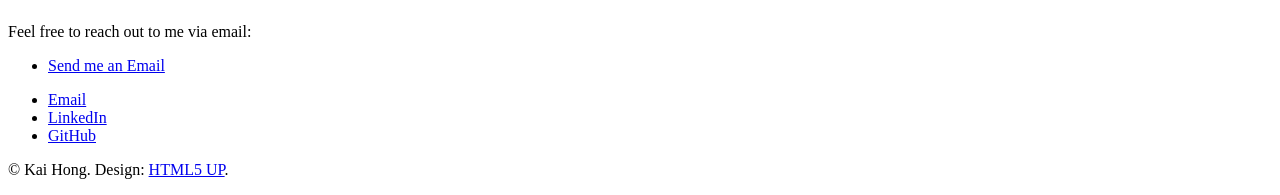
==== commit 4ab64d32: "update" ====
--- a/index.html
+++ b/index.html
@@ -46,7 +46,7 @@
 								<p>Overall, my academic trajectory reflects a strong commitment to rigorous biomedical research, ethical clinical practice, and the integration of quantitative, experimental, and ethical perspectives to address complex biomedical and translational challenges.</p>
 							</article>
 
-						<!-- Work -->
+						<!-- Education -->
 							<article id="work">
 								<h2 class="major">Education</h2>
 								<span class="image main"><img src="static/images/pic02.jpg" alt="" /></span>
@@ -81,7 +81,7 @@
 								<em>Supervised by Dr. Marina Jokim Robert</em></p>
 								<ul>
 									<li>Synthesized existing literature to identify and validate research instruments for qualitative study focused on telenursing implementation.</li>
-									<li>Co-authored a scoping review on tele-nursing implementation for maternal-and-child healthcare.</li>
+									<li>Published a scoping review on tele-nursing implementation for maternal-and-child healthcare.</li>
 								</ul>
 
 								<h3>Hong Kong University of Science & Technology (Guangzhou Campus)</h3>
@@ -131,8 +131,8 @@
 								</ul>
 							</article>
 
-						<!-- About -->
-							<article id="about">
+						<!-- More Experience & Skills -->
+							<article id="More Experience & Skills">
 								<h2 class="major">Research Experience</h2>
 								<span class="image main"><img src="static/images/pic03.jpg" alt="" /></span>
 
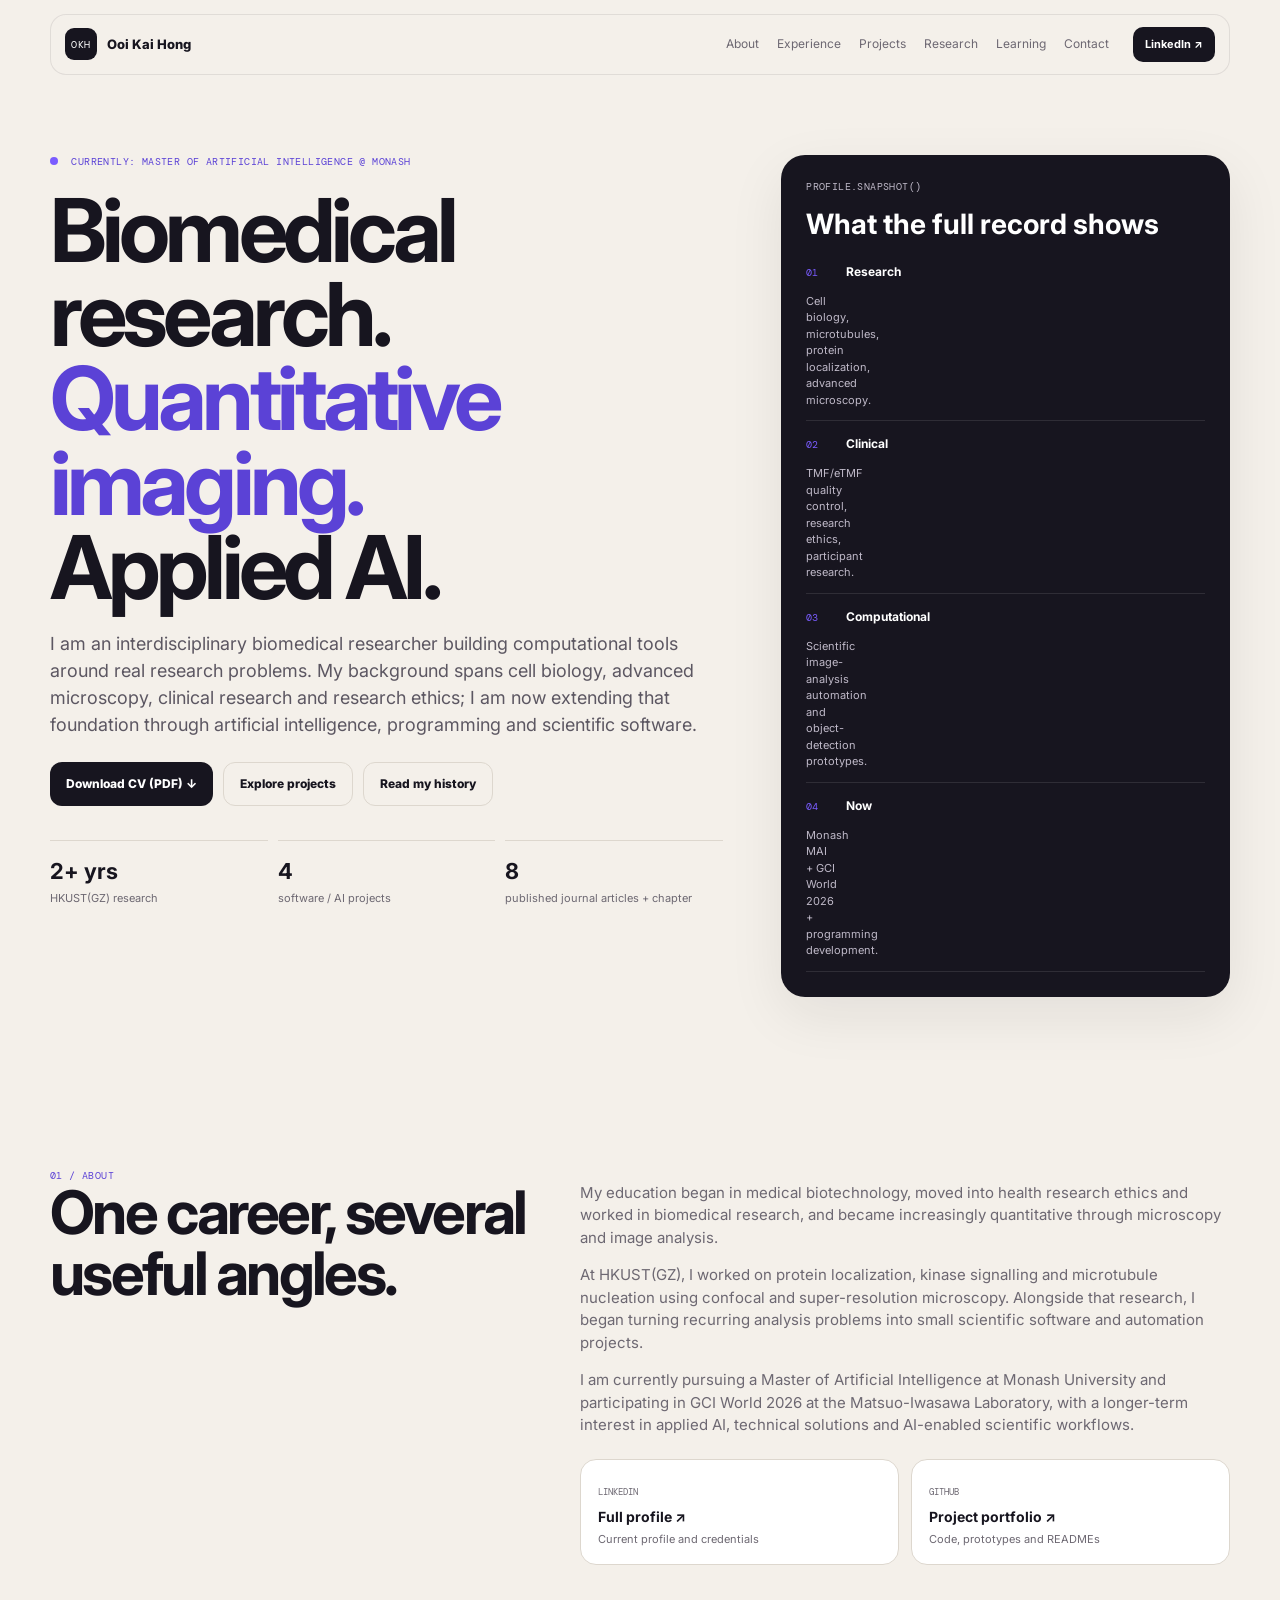
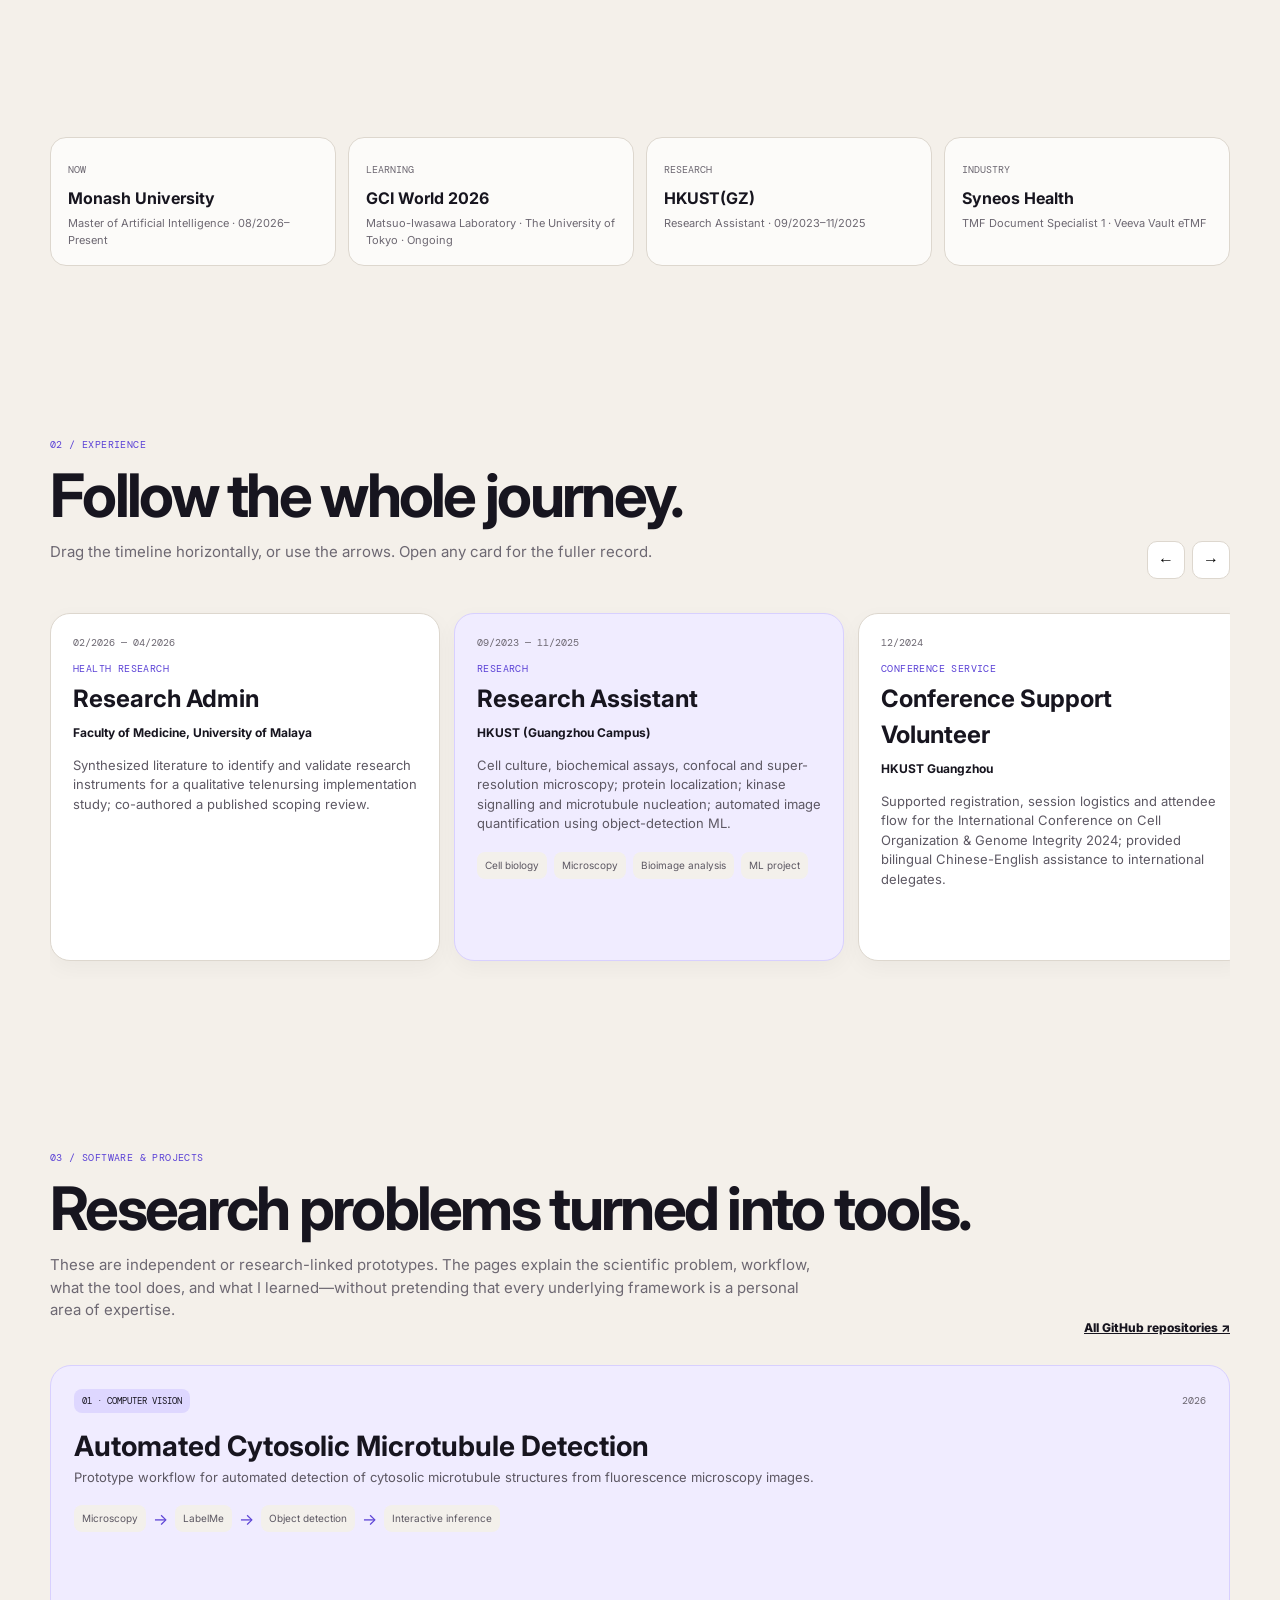
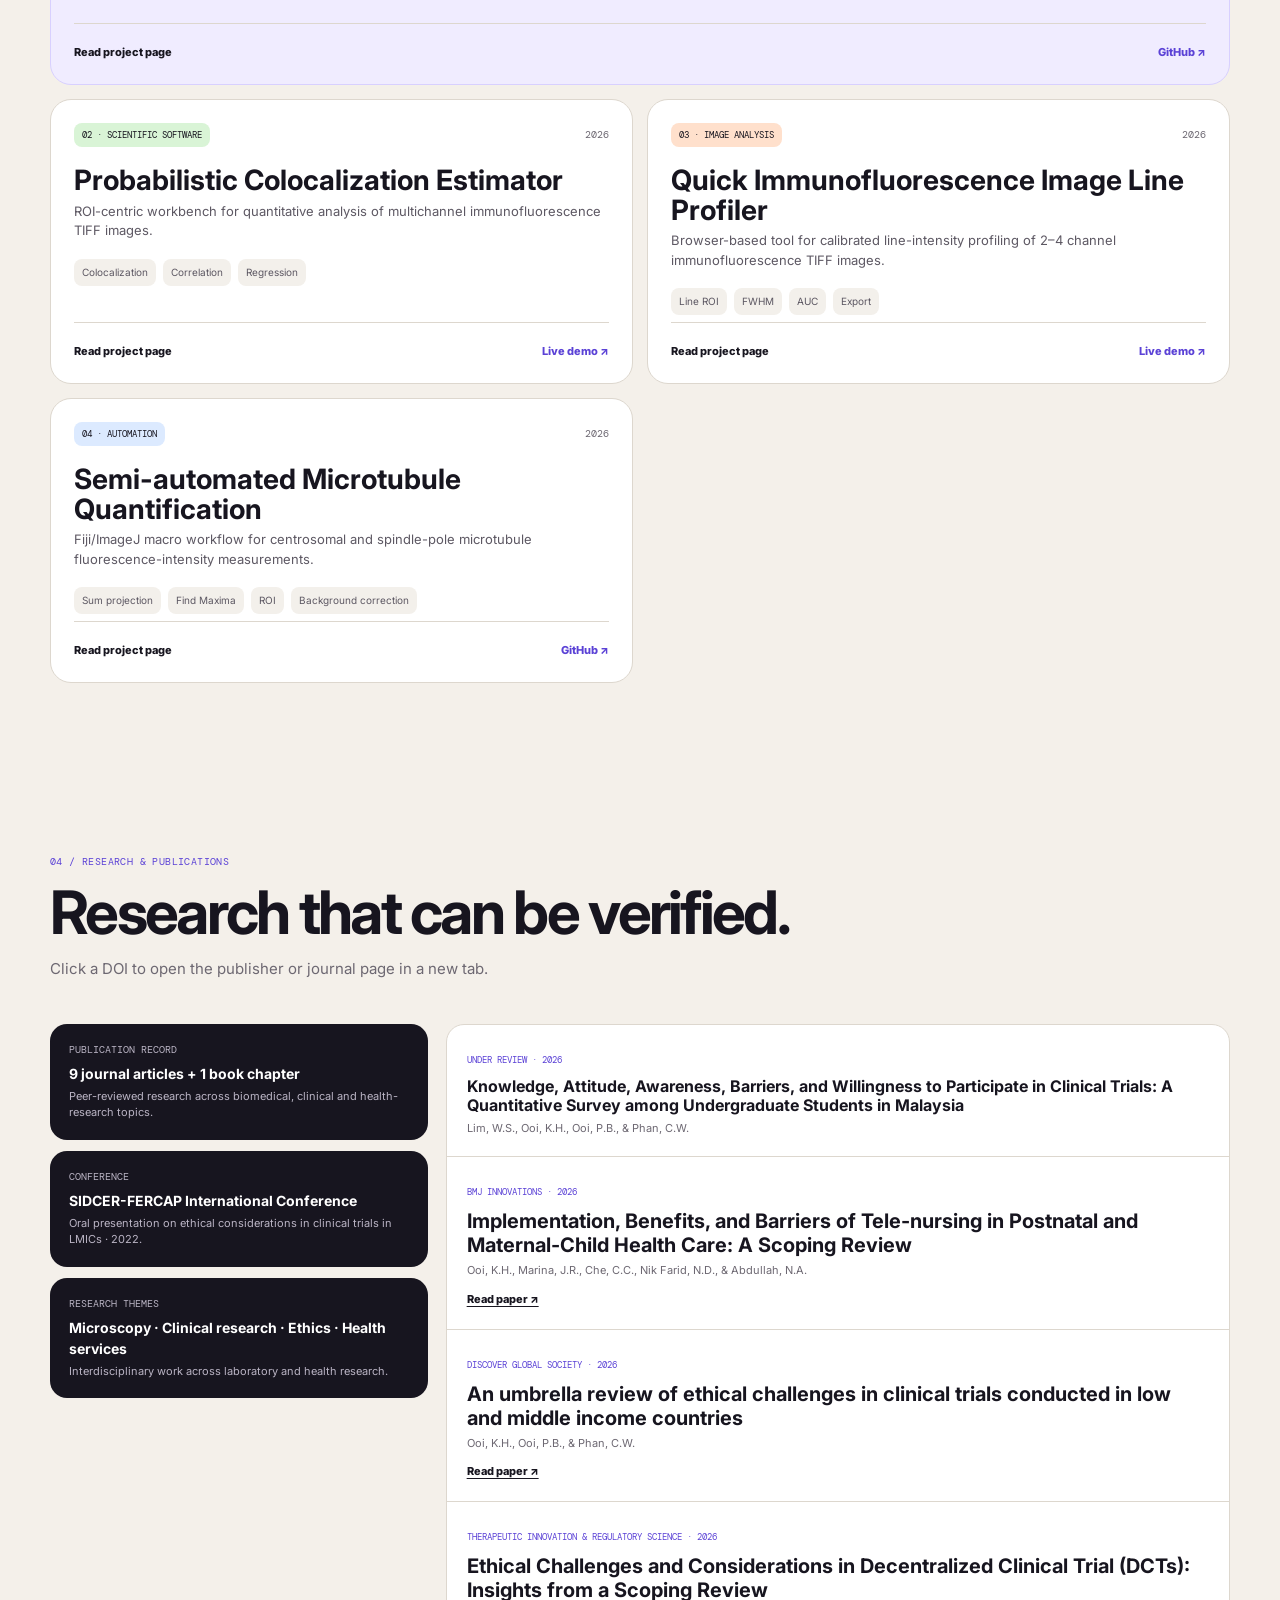
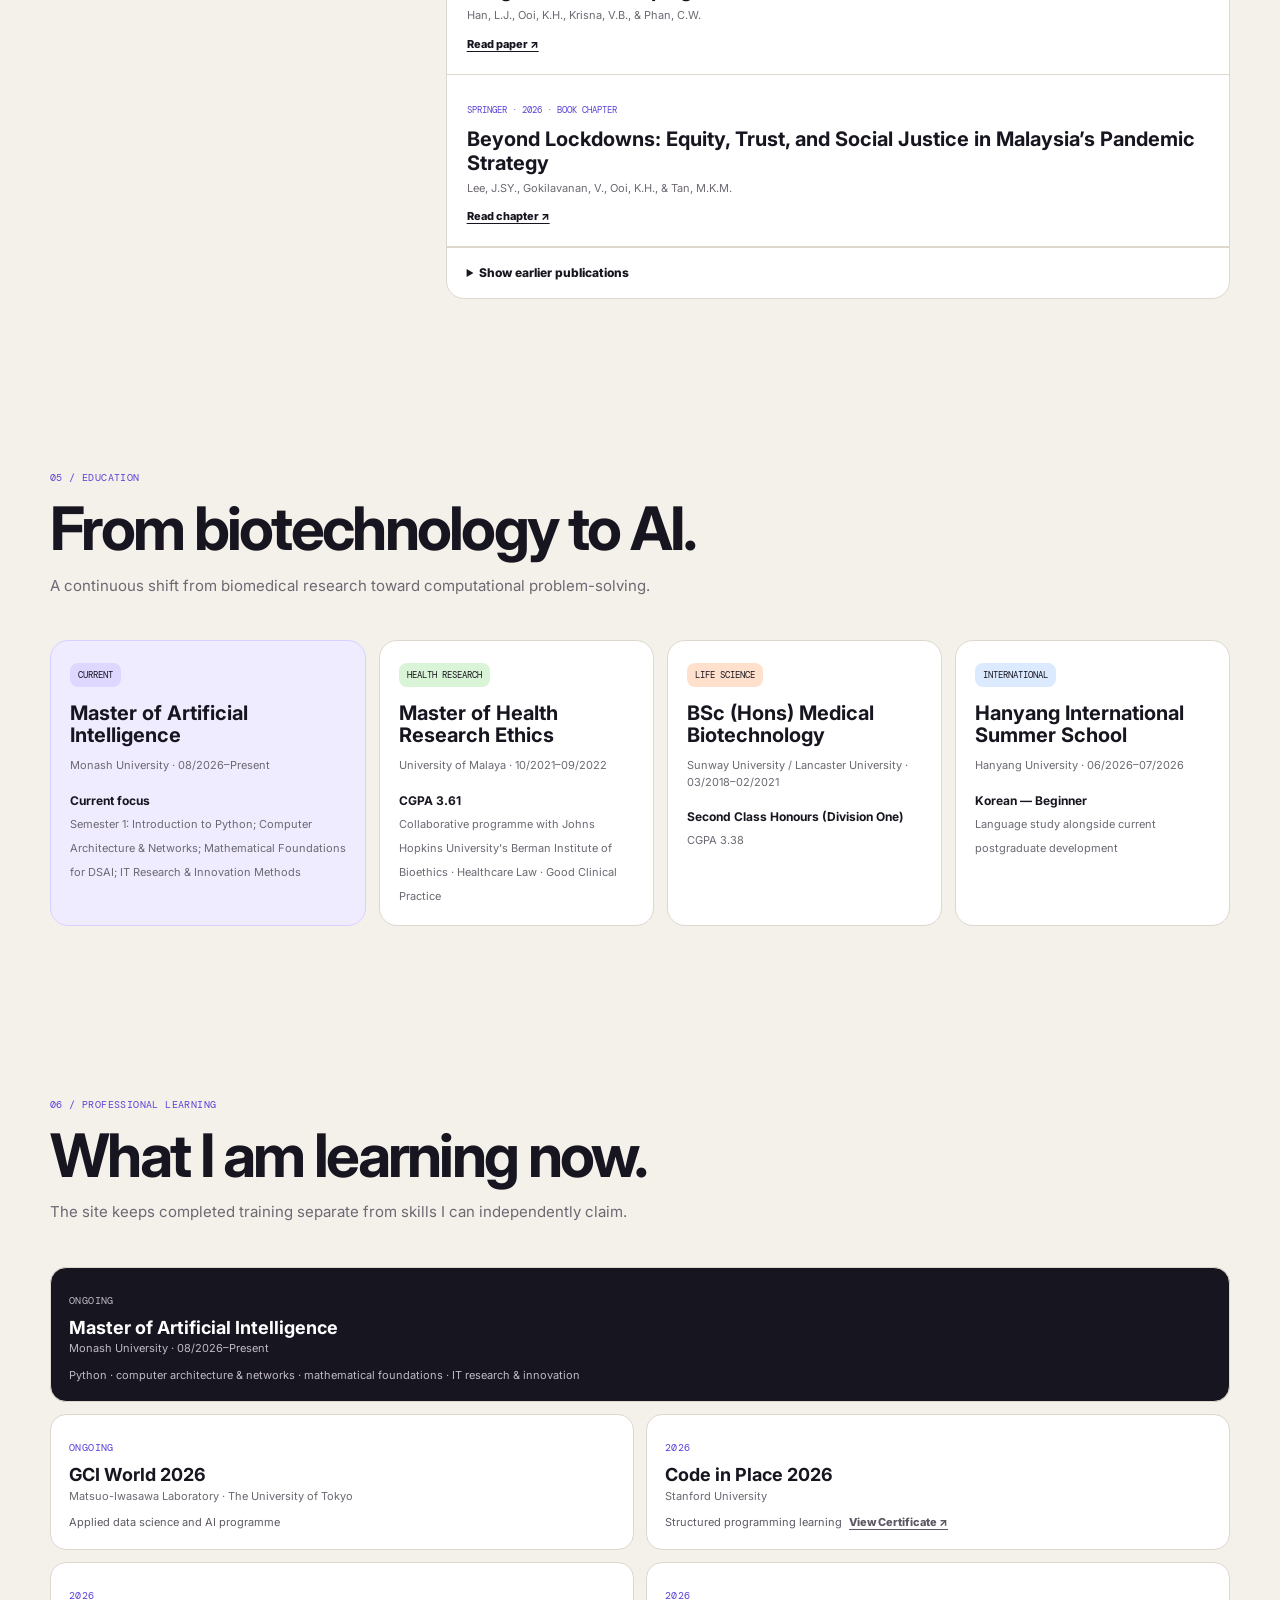
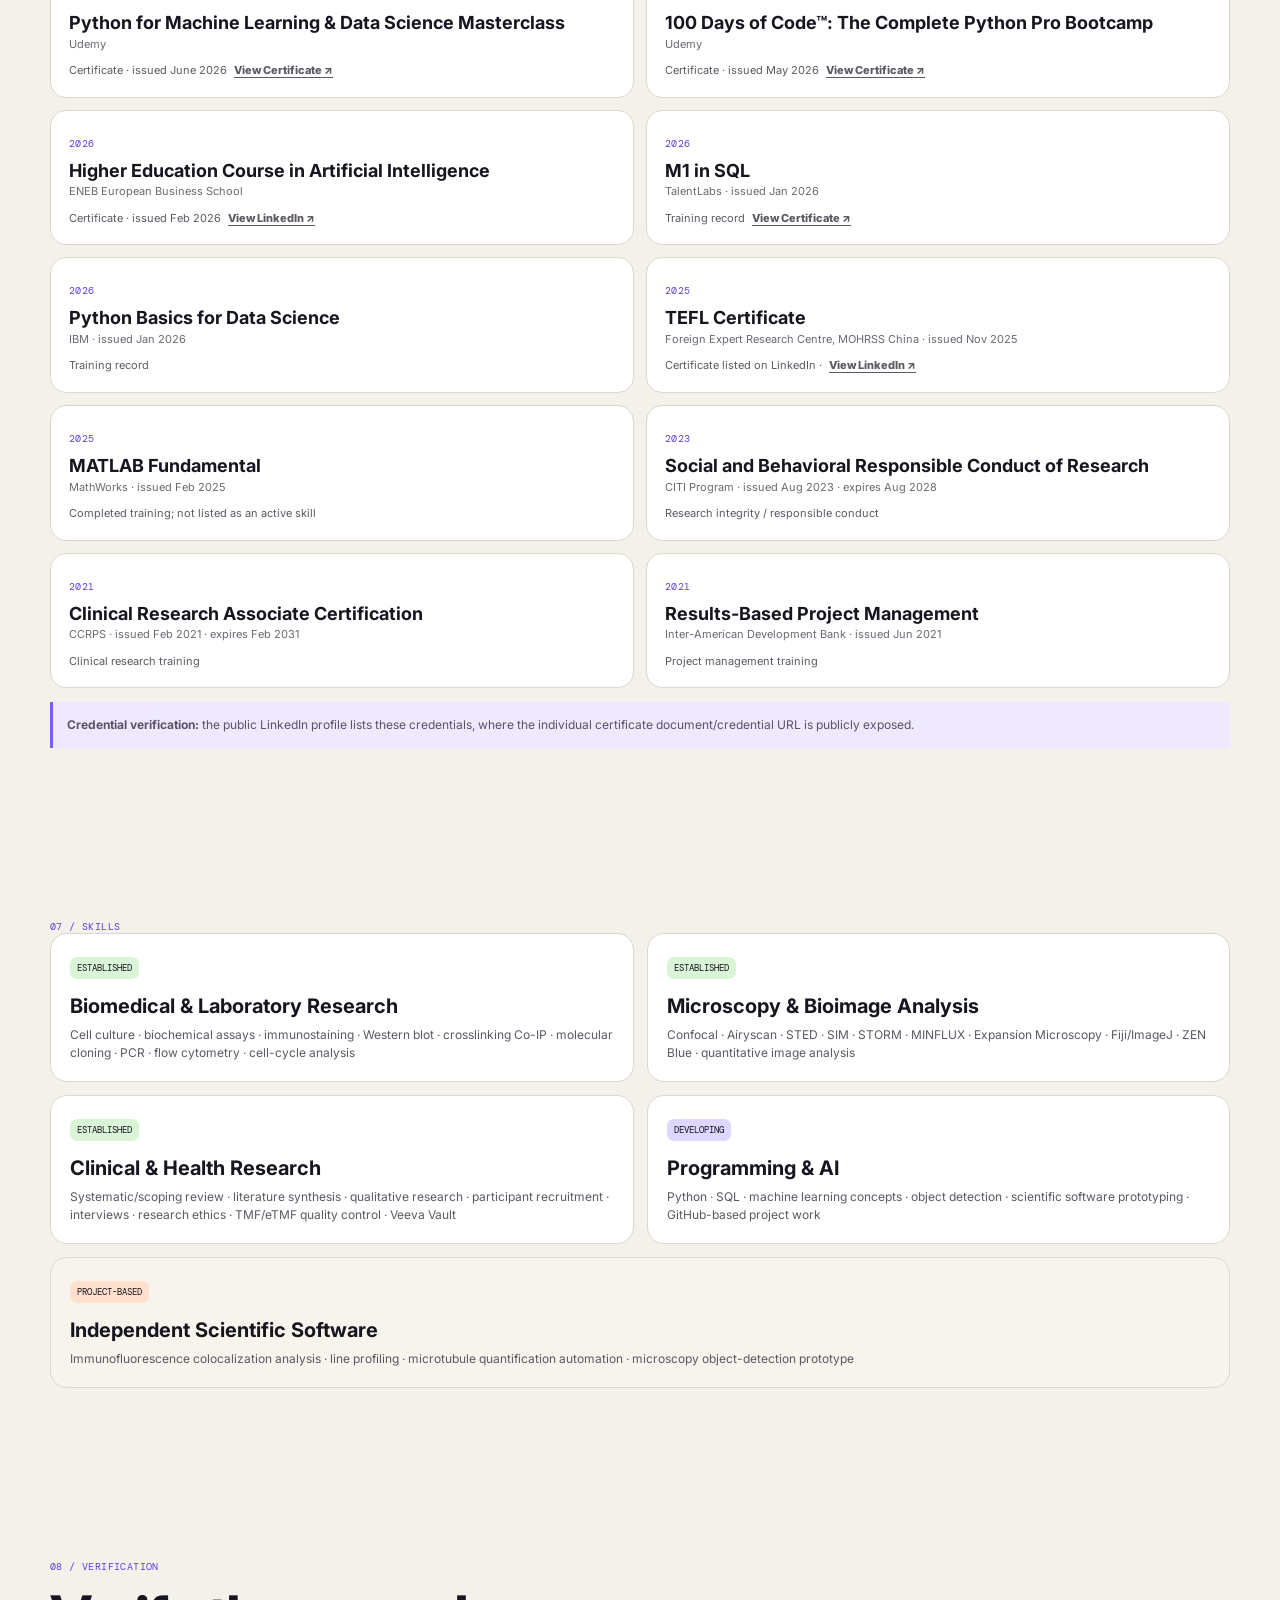
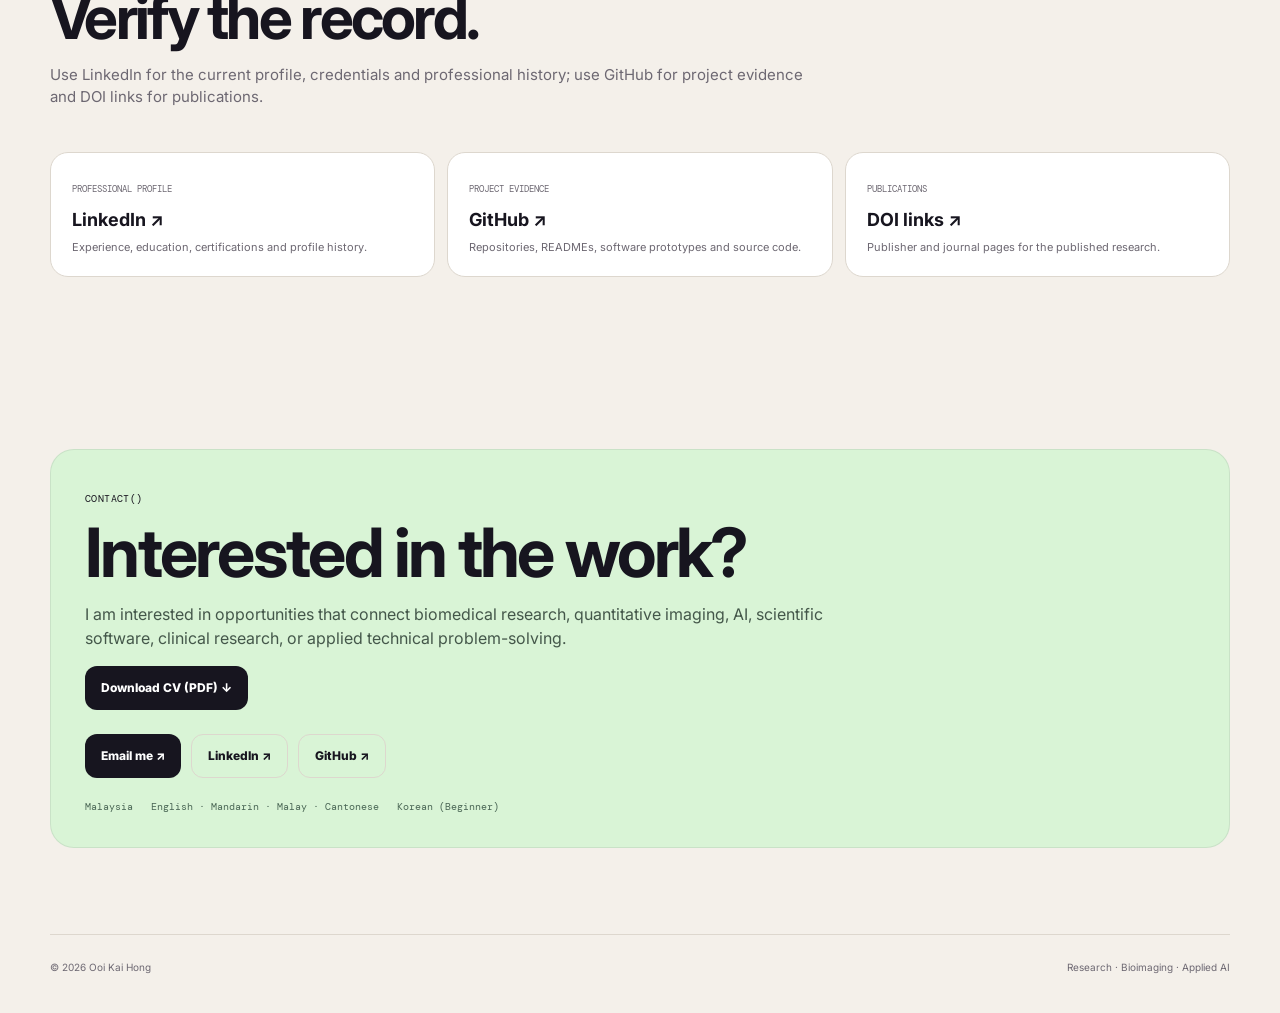
==== commit 5aa4d321: "Add files via upload" ====
--- a/index.html
+++ b/index.html
@@ -1,268 +1,274 @@
-<!DOCTYPE HTML>
-
-<html>
-	<head>
-		<title>Kai's Curriculum Vitae</title>
-		<meta charset="utf-8" />
-		<meta name="viewport" content="width=device-width, initial-scale=1, user-scalable=no" />
-		<link rel="stylesheet" href="static/assets/css/main.css" />
-		<noscript><link rel="stylesheet" href="static/assets/css/noscript.css" /></noscript>
-	</head>
-	<body class="is-preload">
-
-		<!-- Wrapper -->
-			<div id="wrapper">
-
-				<!-- Header -->
-					<header id="header">
-						<div class="logo">
-							<span class="icon fa-gem"></span>
-						</div>
-						<div class="content">
-							<div class="inner">
-								<h1>Ooi Kai Hong</h1>
-								<p>This digital website shares my personal CV for my professional experiences</p>
-							</div>
-						</div>
-						<nav>
-							<ul>
-								<li><a href="#intro">Intro</a></li>
-								<li><a href="#work">Work</a></li>
-								<li><a href="#about">About</a></li>
-								<li><a href="#contact">Contact</a></li>
-							</ul>
-						</nav>
-					</header>
-
-				<!-- Main -->
-					<div id="main">
-
-						<!-- Intro -->
-							<article id="intro">
-								<h2 class="major">Intro</h2>
-								<span class="image main"><img src="static/images/pic01.jpg" alt="" /></span>
-								<p>I am a research-oriented biomedical science graduate with interdisciplinary training spanning medical biotechnology, health research ethics, and translational biomedical research. I hold a Master of Health Research Ethics from the University of Malaya, completed under a collaborative program with the Johns Hopkins Berman Institute of Bioethics and fully funded by the Fogarty International Center (NIH). My academic background is complemented by a dual-degree Bachelor of Science (Hons) in Medical Biotechnology from Lancaster University and Sunway University.</p>
-								<p>Previously, I work as a full-time Research Assistant at the Hong Kong University of Science and Technology (Guangzhou Campus). My research focuses on protein localization and kinase-regulated microtubule nucleation using advanced imaging platforms including confocal and STED microscopy. I am also involved in developing automated image-based quantification pipelines using object-detection machine learning, alongside manuscript preparation and review. My research experience extends across biomedical, clinical, and health systems research. I have contributed to systematic and umbrella reviews on knee osteoarthritis interventions, participated in mHealth development for HIV prevention in collaboration with Yale University and the University of Connecticut, and engaged in qualitative research involving community advisory boards. I have also published peer-reviewed articles in ISI- and SCOPUS-indexed journals through collaborative projects at the University of Malaya. In addition, I have industry experience in clinical research operations as a Trial Master File Specialist at Syneos Health, where I worked under GCP-compliant environments using Veeva Vault. My undergraduate research involved bioinformatic analysis of G-quadruplex structures in HIV-1 genomes for antiviral development.</p>
-								<p>Overall, my academic trajectory reflects a strong commitment to rigorous biomedical research, ethical clinical practice, and the integration of quantitative, experimental, and ethical perspectives to address complex biomedical and translational challenges.</p>
-							</article>
-
-						<!-- Education -->
-							<article id="work">
-								<h2 class="major">Education</h2>
-								<span class="image main"><img src="static/images/pic02.jpg" alt="" /></span>
-
-								<h3>University of Malaya</h3>
-								<p><strong>Master of Health Research Ethics</strong> &mdash; 10/2021 &ndash; 09/2022<br />
-								<em>CGPA: 3.61</em></p>
-								<ul>
-									<li>Collaborative degree program from Faculty of Medicine, University of Malaya and Berman Institute of Bioethics, Johns Hopkins University.</li>
-									<li>Received full scholarship from Fogarty International Centre of the United States National Institutes of Health (Grant R25TW010891).</li>
-									<li>Elective: Healthcare Law, and Good Clinical Practice.</li>
-								</ul>
-
-								<h3>Sunway University</h3>
-								<p><strong>Bachelor of Science (HONS) in Medical Biotechnology</strong> &mdash; 03/2018 &ndash; 02/2021<br />
-								<em>2:1 / 2nd Class Honours (Division One), CGPA 3.38</em></p>
-								<ul>
-									<li>Dual degree certification awarded with Lancaster University, UK.</li>
-								</ul>
-
-								<h3>SACE Board of South Australia</h3>
-								<p><strong>South Australian Certificate of Education</strong> &mdash; 01/2017 &ndash; 12/2017<br />
-								<em>ATAR 65.7/99.95, TAFE SA Selection Score 41.8/60</em></p>
-								<ul>
-									<li>Subjects taken: Biology, Chemistry, Mathematical Method, Psychology, English.</li>
-								</ul>
-
-								<h2 class="major">Employment</h2>
-
-								<h3>Faculty of Medicine, University of Malaya</h3>
-								<p><strong>Research Admin</strong> &mdash; 02/2026 &ndash; 04/2026 &mdash; KL, Malaysia<br />
-								<em>Supervised by Dr. Marina Jokim Robert</em></p>
-								<ul>
-									<li>Synthesized existing literature to identify and validate research instruments for qualitative study focused on telenursing implementation.</li>
-									<li>Published a scoping review on tele-nursing implementation for maternal-and-child healthcare.</li>
-								</ul>
-
-								<h3>Hong Kong University of Science & Technology (Guangzhou Campus)</h3>
-								<p><strong>Research Assistant</strong> &mdash; 09/2023 &ndash; 11/2025 &mdash; Guangzhou, China<br />
-								<em>Supervised by Professor Dr. Robert Qi Zhong</em></p>
-								<ul>
-									<li>Trained on laboratory and specialized experimental skills such as cell culture, biochemical assays & super-resolution microscopy.</li>
-									<li>Assisted in manuscript review and editing.</li>
-									<li>Project involved: observation of protein localization using confocal and SR-microscopy; investigate the effect of kinase signalling proteins on microtubule nucleation; development of automated quantification using object detection machine learning (vibe coding/bioimage analysis).</li>
-								</ul>
-
-								<h3>Faculty of Business & Economics, University of Malaya</h3>
-								<p><strong>Research Assistant</strong> &mdash; 05/2023 &ndash; 07/2023 &mdash; KL, Malaysia<br />
-								<em>Supervised by Professor Dr. Anna Azriati Che Azmi</em></p>
-								<ul>
-									<li>Assisted in literature collection & survey-questions finalization for project on financial initiatives for quality care giving for older adults.</li>
-									<li>Involved in participants recruitment and interview process.</li>
-									<li>Published 2 articles in ISI-indexed journals, & 1 article in SCOPUS-indexed journal.</li>
-								</ul>
-
-								<h3>Faculty of Medicine, University of Malaya</h3>
-								<p><strong>Research Assistant</strong> &mdash; 12/2022 &ndash; 02/2023 &mdash; KL, Malaysia<br />
-								<em>Supervised by Associate Professor Dr. Zulkarnain Jaafar</em></p>
-								<ul>
-									<li>Conducted systematic literature review and analysis on knee osteoarthritis interventions.</li>
-									<li>Co-authored an umbrella review on knee osteoarthritis interventions.</li>
-								</ul>
-
-								<h3>Syneos Health Inc.</h3>
-								<p><strong>Trial Master File (TMF) Document Specialist 1</strong> &mdash; 04/2021 &ndash; 10/2021 &mdash; KL, Malaysia</p>
-								<ul>
-									<li>Conducted secondary QC of TMF documents using eTMF system, Veeva Vault.</li>
-									<li>Met daily KPIs for document inspection and improved efficiency.</li>
-									<li>Collaborated with project teams to resolve quality issues.</li>
-									<li>Maintained low/zero weekly error rates on document inspection.</li>
-									<li>Recognized for outstanding accountability (Badge).</li>
-								</ul>
-
-								<h3>Absolute Genetic Technologies</h3>
-								<p><strong>Genetic Product Specialist Intern</strong> &mdash; 12/2020 &ndash; 02/2021 &mdash; KL, Malaysia</p>
-								<ul>
-									<li>Interpreted genetic reports in English and Chinese.</li>
-									<li>Wrote blog articles to increase website traffic and educate clients.</li>
-									<li>Assisted with survey data collection, analysis, and presentation.</li>
-									<li>Created marketing materials using Canva for industry events.</li>
-									<li>Collected biological samples to inform product development.</li>
-								</ul>
-							</article>
-
-						<!-- More Experience & Skills -->
-							<article id="More Experience & Skills">
-								<h2 class="major">Research Experience</h2>
-								<span class="image main"><img src="static/images/pic03.jpg" alt="" /></span>
-
-								<h3>Wellcome-Wolfson Institute For Experimental Medicine, Queen's University Belfast</h3>
-								<p><strong>iENGAGE Summer Student Research Programme 2023 (6-weeks)</strong> &mdash; 07/2023 &ndash; 08/2023</p>
-								<ul>
-									<li>Attended seminars on immunology, microbes, vision and vascular medicine, and respiratory medicine.</li>
-									<li>Completed trainings on data analysis, scientific writing, project design, and experimental techniques.</li>
-									<li>Fulfilled study on B cell immunity response (desk-based research), journal club, and symposium.</li>
-								</ul>
-
-								<h3>Cambridge Centre for Innovation and Development (CamCID)</h3>
-								<p><strong>Researcher Training Programme</strong> &mdash; 02/2023</p>
-								<ul>
-									<li>Completed non-credit virtual training program covering scientific research, biomedical science, and AI topics.</li>
-									<li>Developed strong writing and presentation skills and ability to present research findings effectively.</li>
-								</ul>
-
-								<h3>Practicum of Health Research Ethics</h3>
-								<p><strong>Summer Research Intern</strong> &mdash; 07/2022 &ndash; 09/2022 &mdash; KL, Malaysia<br />
-								<em>Supervised by Associate Professor Dr. Roman Shrestha</em></p>
-								<ul>
-									<li>Involved in mHealth development for HIV prevention in Universiti Malaya, partnership with Yale University and University of Connecticut.</li>
-									<li>Conducted transcription and data analysis for focus groups and participated in community advisory board meetings. [Published]</li>
-								</ul>
-
-								<h3>Master's Thesis (2022)</h3>
-								<p><em>Supervised by Associate Professor Dr. Phan Chia Wei</em></p>
-								<ul>
-									<li>Titled: &ldquo;Ethical Consideration on Clinical trials in Low-and-Middle Income Countries: an Overview of Systematic Review&rdquo;.</li>
-									<li>Presented in SIDCER-FERCAP International Conference 2022 as oral presentation, and University of Malaya Medical Centre Research Carnival 2023 as poster presentation.</li>
-								</ul>
-
-								<h3>Bachelor's Project (2020)</h3>
-								<p><em>Supervised by Associate Professor Dr. Tommy Tong</em></p>
-								<ul>
-									<li>Titled: &ldquo;G-quadruplex in HIV-1 CRF01_AE for potential antiviral development&rdquo; &mdash; Bioinformatic analysis.</li>
-									<li>Used QGRS Mapper & NCBI BLASTn to identify PQS in 1,335 strains.</li>
-									<li>Detect g-quadruplex foldings in 5&rsquo;/3&rsquo; LTR, tat, nef, rev, env, RT, IN.</li>
-								</ul>
-
-								<h2 class="major">Publications</h2>
-
-								<h4>Journal Articles</h4>
-								<ol>
-									<li>Khati, A., Wickersham, J.A., Rosen, A.O., Luces, J.R.B., Copenhaver, N., Jeri-Wahrhaftig, A., Ab Halim, M.A., Azwa, I., Gautam, K., <strong>Ooi, K.H.</strong>, & Shrestha, R. (2022). Ethical Issues in the Use of Smartphone Apps for HIV Prevention in Malaysia: Focus Group Study With Men Who Have Sex With Men. <em>JMIR Formative Research</em>, 6(12), e42939, <a href="https://doi.org/10.2196/42939">https://doi.org/10.2196/42939</a></li>
-									<li>Che Azmi, A., <strong>Ooi, K.H.</strong>, Ab Aziz, N., Shahimi, S., & Lee, W.L. (2023). Financial Aspects of Elderly Care that Enhances their Quality of Life: A Scientometric Review. <em>Journal of Scientometric Research</em>, 12(3), 691-698, <a href="https://doi.org/10.5530/jscires.12.3.067">https://doi.org/10.5530/jscires.12.3.067</a></li>
-									<li>Che Azmi, A., <strong>Ooi, K.H.</strong>, Shahimi, S., Ab. Aziz, N., & Silahudin, S. (2024). Financial Challenges in Music and Dance-based Interventions for Older Adults: Systematic Review. <em>Malaysian Journal of Music</em>, 13(1), <a href="https://doi.org/10.37134/mjm.vol13.1.3.2024">https://doi.org/10.37134//mjm.vol13.1.3.2024</a></li>
-									<li>Che Azmi, A., <strong>Ooi, K.H.</strong>, Shahimi, S., & Ab. Aziz, N. (2025). Bibliometric analysis of the financial aspects of quality care for older people. <em>Discover Global Society</em>, 3(117), <a href="https://doi.org/10.1007/s44282-025-00234-0">https://doi.org/10.1007/s44282-025-00234-0</a></li>
-									<li>Han, L.J., <strong>Ooi, K.H.</strong>, Krisna, V.B., & Phan, C.W. (2026). Ethical Challenges and Considerations in Decentralized Clinical Trial (DCTs): Insights from a Scoping Review. <em>Therapeutic Innovation & Regulatory Science</em>. <a href="https://doi.org/10.1007/s43441-026-00949-5">https://doi.org/10.1007/s43441-026-00949-5</a></li>
-									<li><strong>Ooi, K.H.</strong>, Ooi, P.B., & Phan, C. W. (2026). An umbrella review of ethical challenges in clinical trials conducted in low and middle income countries. <em>Discover Global Society</em>, 4(220), <a href="https://doi.org/10.1007/s44282-026-00580-7">https://doi.org/10.1007/s44282-026-00580-7</a></li>
-								</ol>
-
-								<h4>Book Chapter</h4>
-								<ul>
-									<li>Lee, J.SY., Gokilavanan, V., <strong>Ooi, K.H.</strong>, Tan, M.K.M. (2026). Beyond Lockdowns: Equity, Trust, and Social Justice in Malaysia’s Pandemic Strategy. In: Marquez, L.P., Chow, K.L., Lopez, A.A.L. (eds) COVID-19 in the Pacific Rim and Beyond. Collaborative Bioethics, vol 6. Springer, Cham. <a href="https://doi.org/10.1007/978-3-032-21218-4_6">https://doi.org/10.1007/978-3-032-21218-4_6</a></li>
-								</ul>
-
-								<h2 class="major">Conference</h2>
-								<ul>
-									<li>&ldquo;Ethical Considerations in Clinical Trials in Low and Middle-Income Countries&rdquo;, oral presentation, 22nd Forum for Ethical Review Committees in the Asian and Western Pacific Region (WHO SIDCER-FERCAP). International Conference General Assembly. K-MEDI Hub, Daegu, Republic of Korea, Nov 2022.</li>
-								</ul>
-
-								<h2 class="major">Volunteer Experience</h2>
-								<p><strong>International Conference on Cell Organization & Genome Integrity 2024</strong><br />
-								Conference Support Volunteer &mdash; Dec 2024<br />
-								<em>Hosted by Hong Kong University of Science and Technology (HKUST), Guangzhou Campus</em></p>
-								<ul>
-									<li>Facilitated daily conference operations (registration, session logistics, attendee support).</li>
-									<li>Provided bilingual (Chinese-English) assistance and support to international delegates.</li>
-									<li>Managed attendee flow in key areas to prevent congestion and ensure smooth session transitions.</li>
-								</ul>
-
-								<h2 class="major">Skills</h2>
-
-								<h4>Administrative</h4>
-								<ul>
-									<li>Adept in animation (Powtoon, JianYing), data visualization (Tableau, Flourish), design (Canva), document management (Veeva Vault), and project management (Gantt Chart).</li>
-									<li>Proficient in MS Office, G-suite, mind mapping (LucidChart, MindNode), and website creation (Google Site).</li>
-								</ul>
-
-								<h4>Research</h4>
-								<ul>
-									<li>Literature review, Immunostaining, (Crosslinking) Co-IP, Western Blot, Sucrose Gradient Centrifugation, Molecular cloning, Polymerase Chain Reaction.</li>
-									<li>Microscopy (LSM980 Confocal & Airyscan [Zeiss], Confocal Stellaris 8 [Leica], Inverted Fluorescent Axio Observer 7, STED [Aberrior STEDyCON], SIM [Zeiss Elyra 7], STORM [Abbelight SaFE360], MINFLUX [Abberior], Expansion Microscopy).</li>
-									<li>Flow cytometry (Cell Analyzer [BD FACSymphony A1], Cell Cycle analysis [Flowjo]).</li>
-									<li>Bioinformatic analysis (GO & KEGG, Clustal MSA [Mega 11], TCGA).</li>
-									<li>Bioimage analysis (Fiji/ImageJ, ZEN Blue).</li>
-									<li>Statistical Analysis (Graphpad PRISM 10, SPSS).</li>
-									<li>Introductory usage of other software (SQLite DB browser, LabelMe, SnapGene, IMARIS, R Studio, MATLAB, Pymol, Chimara (Autodock Vina), OPCloud).</li>
-								</ul>
-
-								<h4>Other</h4>
-								<p><strong>Language:</strong> English [2026 IELTS 7.0], Mandarin, Malay, Cantonese</p>
-								<p><strong>Continuous Learning:</strong> Stanford Code in Place; TEFL Certificate (Foreign Talent Research Centre, MOHRSS China); Higher Education Course in Artificial Intelligence (ENEB Business School); M1 in SQL (Talentlabs); Python Basics for Data Science (IBM); MATLAB Fundamentals (MathWorks); Clinical Research Associate Certificate (CCRPS); Social and Behavioral Responsible Conduct of Research (CITI Program); Result-based Project Management (Inter-American Development Bank).</p>
-							</article>
-
-						<!-- Contact -->
-							<article id="contact">
-								<h2 class="major">Contact</h2>
-								<p>Feel free to reach out to me via email:</p>
-								<ul class="actions">
-									<li><a href="mailto:mansonooi@yahoo.com" class="button primary">Send me an Email</a></li>
-								</ul>
-								<ul class="icons">
-									<li><a href="mailto:mansonooi@yahoo.com" class="icon solid fa-envelope"><span class="label">Email</span></a></li>
-									<li><a href="https://www.linkedin.com/in/mk-990801/" class="icon brands fa-linkedin"><span class="label">LinkedIn</span></a></li>
-									<li><a href="https://github.com/mansonmyr" class="icon brands fa-github"><span class="label">GitHub</span></a></li>
-								</ul>
-							</article>
-
-
-					</div>
-
-				<!-- Footer -->
-					<footer id="footer">
-						<p class="copyright">&copy; Kai Hong. Design: <a href="https://html5up.net">HTML5 UP</a>.</p>
-					</footer>
-
-			</div>
-
-		<!-- BG -->
-			<div id="bg"></div>
-
-		<!-- Scripts -->
-			<script src="static/assets/js/jquery.min.js"></script>
-			<script src="static/assets/js/browser.min.js"></script>
-			<script src="static/assets/js/breakpoints.min.js"></script>
-			<script src="static/assets/js/util.js"></script>
-			<script src="static/assets/js/main.js"></script>
-
-	</body>
-</html>
+<!doctype html>
+<html lang="en">
+<head>
+  <meta charset="utf-8">
+  <meta name="viewport" content="width=device-width, initial-scale=1">
+  <meta name="description" content="Ooi Kai Hong — biomedical researcher, scientific software builder and Master of Artificial Intelligence candidate.">
+  <meta name="theme-color" content="#17151f">
+  <title>Ooi Kai Hong — Research, Bioimaging & Applied AI</title>
+  <link rel="icon" href="assets/favicon.svg" type="image/svg+xml">
+  <link rel="preconnect" href="https://fonts.googleapis.com">
+  <link rel="preconnect" href="https://fonts.gstatic.com" crossorigin>
+  <link href="https://fonts.googleapis.com/css2?family=DM+Mono:wght@400;500&family=Inter:wght@400;500;600;700;800&display=swap" rel="stylesheet">
+  <link rel="stylesheet" href="styles.css">
+</head>
+<body>
+  <div class="site-shell">
+    <header class="topbar" id="top">
+      <a class="brand interactive" href="#top" aria-label="Ooi Kai Hong home">
+        <span class="brand-mark">OKH</span>
+        <span class="brand-name">Ooi Kai Hong</span>
+      </a>
+      <nav class="nav" aria-label="Primary navigation">
+        <a href="#about">About</a>
+        <a href="#experience">Experience</a>
+        <a href="#projects">Projects</a>
+        <a href="#research">Research</a>
+        <a href="#learning">Learning</a>
+        <a href="#contact">Contact</a>
+      </nav>
+      <a class="topbar-cta interactive" href="https://www.linkedin.com/in/mk-990801" target="_blank" rel="noreferrer">LinkedIn ↗</a>
+    </header>
+
+    <main>
+      <section class="hero section-pad">
+        <div class="hero-copy">
+          <div class="eyebrow"><span class="status-dot"></span> CURRENTLY: MASTER OF ARTIFICIAL INTELLIGENCE @ MONASH</div>
+          <h1>Biomedical research.<br><span class="accent">Quantitative imaging.</span><br>Applied AI.</h1>
+          <p class="hero-lede">I am an interdisciplinary biomedical researcher building computational tools around real research problems. My background spans cell biology, advanced microscopy, clinical research and research ethics; I am now extending that foundation through artificial intelligence, programming and scientific software.</p>
+          <div class="hero-actions">
+            <a class="btn btn-primary interactive" href="assets/documents/Ooi_Kai_Hong_CV_2026.pdf" download="Ooi_Kai_Hong_CV.pdf">Download CV (PDF) ↓</a>
+            <a class="btn btn-secondary interactive" href="#projects">Explore projects</a>
+            <a class="btn btn-secondary interactive" href="#experience">Read my history</a>
+          </div>
+          <div class="hero-proof">
+            <div><strong>2+ yrs</strong><span>HKUST(GZ) research</span></div>
+            <div><strong>4</strong><span>software / AI projects</span></div>
+            <div><strong>8</strong><span>published journal articles + chapter</span></div>
+          </div>
+        </div>
+
+        <aside class="hero-card">
+          <div class="code-label">profile.snapshot()</div>
+          <h2>What the full record shows</h2>
+          <div class="mini-list">
+            <div><span>01</span><b>Research</b><p>Cell biology, microtubules, protein localization, advanced microscopy.</p></div>
+            <div><span>02</span><b>Clinical</b><p>TMF/eTMF quality control, research ethics, participant research.</p></div>
+            <div><span>03</span><b>Computational</b><p>Scientific image-analysis automation and object-detection prototypes.</p></div>
+            <div><span>04</span><b>Now</b><p>Monash MAI + GCI World 2026 + programming development.</p></div>
+          </div>
+        </aside>
+      </section>
+
+      <section class="about section-pad" id="about">
+        <div class="section-kicker">01 / ABOUT</div>
+        <div class="two-col about-grid">
+          <div>
+            <h2>One career, several useful angles.</h2>
+          </div>
+          <div class="about-copy">
+            <p>My education began in medical biotechnology, moved into health research ethics and worked in biomedical research, and became increasingly quantitative through microscopy and image analysis.</p>
+            <p>At HKUST(GZ), I worked on protein localization, kinase signalling and microtubule nucleation using confocal and super-resolution microscopy. Alongside that research, I began turning recurring analysis problems into small scientific software and automation projects.</p>
+            <p>I am currently pursuing a Master of Artificial Intelligence at Monash University and participating in GCI World 2026 at the Matsuo-Iwasawa Laboratory, with a longer-term interest in applied AI, technical solutions and AI-enabled scientific workflows.</p>
+            <div class="fact-row">
+              <a class="fact-card interactive" href="https://www.linkedin.com/in/mk-990801" target="_blank" rel="noreferrer"><span>LINKEDIN</span><strong>Full profile ↗</strong><small>Current profile and credentials</small></a>
+              <a class="fact-card interactive" href="https://github.com/mansonmyr" target="_blank" rel="noreferrer"><span>GITHUB</span><strong>Project portfolio ↗</strong><small>Code, prototypes and READMEs</small></a>
+            </div>
+          </div>
+        </div>
+      </section>
+
+      <section class="metrics section-pad compact-grid">
+        <article class="metric-card"><span>NOW</span><strong>Monash University</strong><p>Master of Artificial Intelligence · 08/2026–Present</p></article>
+        <article class="metric-card"><span>LEARNING</span><strong>GCI World 2026</strong><p>Matsuo-Iwasawa Laboratory · The University of Tokyo · Ongoing</p></article>
+        <article class="metric-card"><span>RESEARCH</span><strong>HKUST(GZ)</strong><p>Research Assistant · 09/2023–11/2025</p></article>
+        <article class="metric-card"><span>INDUSTRY</span><strong>Syneos Health</strong><p>TMF Document Specialist 1 · Veeva Vault eTMF</p></article>
+      </section>
+
+      <section class="experience section-pad" id="experience">
+        <div class="section-kicker">02 / EXPERIENCE</div>
+        <div class="section-heading-row">
+          <div>
+            <h2>Follow the whole journey.</h2>
+            <p>Drag the timeline horizontally, or use the arrows. Open any card for the fuller record.</p>
+          </div>
+          <div class="rail-controls">
+            <button class="rail-btn interactive" data-target="experience-rail" data-dir="-1" aria-label="Scroll experience left">←</button>
+            <button class="rail-btn interactive" data-target="experience-rail" data-dir="1" aria-label="Scroll experience right">→</button>
+          </div>
+        </div>
+               <div class="scroll-rail experience-rail grab-rail" id="experience-rail" tabindex="0" aria-label="Scrollable experience timeline, newest to oldest">
+          <article class="timeline-card"><div class="timeline-date">02/2026 — 04/2026</div><div class="timeline-label">HEALTH RESEARCH</div><h3>Research Admin</h3><strong>Faculty of Medicine, University of Malaya</strong><p>Synthesized literature to identify and validate research instruments for a qualitative telenursing implementation study; co-authored a published scoping review.</p></article>
+
+          <article class="timeline-card timeline-primary"><div class="timeline-date">09/2023 — 11/2025</div><div class="timeline-label">RESEARCH</div><h3>Research Assistant</h3><strong>HKUST (Guangzhou Campus)</strong><p>Cell culture, biochemical assays, confocal and super-resolution microscopy; protein localization; kinase signalling and microtubule nucleation; automated image quantification using object-detection ML.</p><div class="mini-tags"><span>Cell biology</span><span>Microscopy</span><span>Bioimage analysis</span><span>ML project</span></div></article>
+
+          <article class="timeline-card"><div class="timeline-date">12/2024</div><div class="timeline-label">CONFERENCE SERVICE</div><h3>Conference Support Volunteer</h3><strong>HKUST Guangzhou</strong><p>Supported registration, session logistics and attendee flow for the International Conference on Cell Organization & Genome Integrity 2024; provided bilingual Chinese-English assistance to international delegates.</p></article>
+
+          <article class="timeline-card timeline-early"><div class="timeline-date">07/2023 — 08/2023</div><div class="timeline-label">RESEARCH PROGRAMME</div><h3>iENGAGE Summer Student</h3><strong>Wellcome-Wolfson Institute for Experimental Medicine, Queen's University Belfast</strong><p>Desk-based B-cell immunity research; training in data analysis, scientific writing, project design and experimental techniques.</p></article>
+
+          <article class="timeline-card"><div class="timeline-date">05/2023 — 07/2023</div><div class="timeline-label">HEALTH ECONOMICS</div><h3>Research Assistant</h3><strong>Faculty of Business & Economics, University of Malaya</strong><p>Literature collection, survey-question finalization, participant recruitment and interviews; contributed to peer-reviewed research outputs.</p></article>
+
+          <article class="timeline-card"><div class="timeline-date">12/2022 — 02/2023</div><div class="timeline-label">MEDICAL RESEARCH</div><h3>Research Assistant</h3><strong>Faculty of Medicine, University of Malaya</strong><p>Co-authored a systematic review on knee osteoarthritis interventions.</p></article>
+
+          <article class="timeline-card"><div class="timeline-date">07/2022 — 09/2022</div><div class="timeline-label">HEALTH RESEARCH</div><h3>Health Research Ethics Practicum / Summer Research Intern</h3><strong>University of Malaya</strong><p>Contributed to mHealth research for HIV prevention with Yale University and the University of Connecticut; focus-group transcription and analysis; community advisory board participation; contributed to a JMIR publication.</p></article>
+
+          <article class="timeline-card"><div class="timeline-date">2022</div><div class="timeline-label">MASTER'S THESIS</div><h3>Postgraduate Researcher</h3><strong>University of Malaya</strong><p>Research on ethical considerations in clinical trials in low- and middle-income countries; oral presentation at SIDCER-FERCAP International Conference and poster presentation at University of Malaya Medical Centre Research Carnival; published in Discover Global Society.</p></article>
+
+          <article class="timeline-card timeline-clinical"><div class="timeline-date">04/2021 — 10/2021</div><div class="timeline-label">CLINICAL OPERATIONS</div><h3>TMF Document Specialist 1</h3><strong>Syneos Health Inc.</strong><p>Secondary QC of Trial Master File documents using Veeva Vault eTMF; daily KPIs; project-team collaboration; low/zero weekly error rates.</p><div class="mini-tags"><span>TMF</span><span>eTMF</span><span>Veeva Vault</span><span>QC</span></div></article>
+
+          <article class="timeline-card"><div class="timeline-date">12/2020 — 02/2021</div><div class="timeline-label">GENETICS</div><h3>Genetic Product Specialist Intern</h3><strong>Absolute Genetic Technologies</strong><p>Interpreted genetic reports in English and Chinese; survey data collection and analysis; biological sample collection; scientific content and event materials.</p></article>
+
+          <article class="timeline-card"><div class="timeline-date">2020</div><div class="timeline-label">BIOINFORMATICS PROJECT</div><h3>Bachelor's Project</h3><strong>Sunway University</strong><p>Investigated G-quadruplex structures in HIV-1 CRF01_AE using QGRS Mapper and NCBI BLASTn across 1,335 strains; published a narrative review.</p></article>
+        </div>
+    
+      </section>
+
+      <section class="projects section-pad" id="projects">
+        <div class="section-kicker">03 / SOFTWARE & PROJECTS</div>
+        <div class="section-heading-row">
+          <div>
+            <h2>Research problems turned into tools.</h2>
+            <p>These are independent or research-linked prototypes. The pages explain the scientific problem, workflow, what the tool does, and what I learned—without pretending that every underlying framework is a personal area of expertise.</p>
+          </div>
+          <a class="text-link interactive" href="https://github.com/mansonmyr" target="_blank" rel="noreferrer">All GitHub repositories ↗</a>
+        </div>
+
+        <div class="project-grid">
+          <a class="project-card featured interactive" href="projects/automated-cytosolic-microtubule.html">
+            <div class="project-top"><span class="tag tag-purple">01 · COMPUTER VISION</span><span class="year">2026</span></div>
+            <h3>Automated Cytosolic Microtubule Detection</h3>
+            <p>Prototype workflow for automated detection of cytosolic microtubule structures from fluorescence microscopy images.</p>
+            <div class="project-flow"><span>Microscopy</span><i>→</i><span>LabelMe</span><i>→</i><span>Object detection</span><i>→</i><span>Interactive inference</span></div>
+            <div class="project-footer"><span>Read project page</span><span>GitHub ↗</span></div>
+          </a>
+
+          <a class="project-card interactive" href="projects/probabilistic-colocalization.html">
+            <div class="project-top"><span class="tag tag-green">02 · SCIENTIFIC SOFTWARE</span><span class="year">2026</span></div>
+            <h3>Probabilistic Colocalization Estimator</h3>
+            <p>ROI-centric workbench for quantitative analysis of multichannel immunofluorescence TIFF images.</p>
+            <div class="chip-row"><span>Colocalization</span><span>Correlation</span><span>Regression</span></div>
+            <div class="project-footer"><span>Read project page</span><span>Live demo ↗</span></div>
+          </a>
+
+          <a class="project-card interactive" href="projects/quick-if-line-profiler.html">
+            <div class="project-top"><span class="tag tag-orange">03 · IMAGE ANALYSIS</span><span class="year">2026</span></div>
+            <h3>Quick Immunofluorescence Image Line Profiler</h3>
+            <p>Browser-based tool for calibrated line-intensity profiling of 2–4 channel immunofluorescence TIFF images.</p>
+            <div class="chip-row"><span>Line ROI</span><span>FWHM</span><span>AUC</span><span>Export</span></div>
+            <div class="project-footer"><span>Read project page</span><span>Live demo ↗</span></div>
+          </a>
+
+          <a class="project-card interactive" href="projects/fiji-microtubule-quantification.html">
+            <div class="project-top"><span class="tag tag-blue">04 · AUTOMATION</span><span class="year">2026</span></div>
+            <h3>Semi-automated Microtubule Quantification</h3>
+            <p>Fiji/ImageJ macro workflow for centrosomal and spindle-pole microtubule fluorescence-intensity measurements.</p>
+            <div class="chip-row"><span>Sum projection</span><span>Find Maxima</span><span>ROI</span><span>Background correction</span></div>
+            <div class="project-footer"><span>Read project page</span><span>GitHub ↗</span></div>
+          </a>
+        </div>
+      </section>
+
+      <section class="research section-pad" id="research">
+        <div class="section-kicker">04 / RESEARCH & PUBLICATIONS</div>
+        <div class="section-heading-row">
+          <div>
+            <h2>Research that can be verified.</h2>
+            <p>Click a DOI to open the publisher or journal page in a new tab.</p>
+          </div>
+        </div>
+        <div class="research-grid">
+          <aside class="research-rail">
+            <div class="rail-card"><span>PUBLICATION RECORD</span><strong>9 journal articles + 1 book chapter</strong><p>Peer-reviewed research across biomedical, clinical and health-research topics.</p></div>
+            <div class="rail-card"><span>CONFERENCE</span><strong>SIDCER-FERCAP International Conference</strong><p>Oral presentation on ethical considerations in clinical trials in LMICs · 2022.</p></div>
+            <div class="rail-card"><span>RESEARCH THEMES</span><strong>Microscopy · Clinical research · Ethics · Health services</strong><p>Interdisciplinary work across laboratory and health research.</p></div>
+          </aside>
+          <div class="pub-list">
+            <article class="pub compact"><span>UNDER REVIEW · 2026</span><h3>Knowledge, Attitude, Awareness, Barriers, and Willingness to Participate in Clinical Trials: A Quantitative Survey among Undergraduate Students in Malaysia</h3><p>Lim, W.S., Ooi, K.H., Ooi, P.B., & Phan, C.W.</p></article>
+            <article class="pub"><span>BMJ INNOVATIONS · 2026</span><h3>Implementation, Benefits, and Barriers of Tele-nursing in Postnatal and Maternal-Child Health Care: A Scoping Review</h3><p>Ooi, K.H., Marina, J.R., Che, C.C., Nik Farid, N.D., & Abdullah, N.A.</p><a class="pub-link interactive" href="https://doi.org/10.1136/bmjinnov-2026-001623" target="_blank" rel="noreferrer">Read paper ↗</a></article>
+            <article class="pub"><span>DISCOVER GLOBAL SOCIETY · 2026</span><h3>An umbrella review of ethical challenges in clinical trials conducted in low and middle income countries</h3><p>Ooi, K.H., Ooi, P.B., & Phan, C.W.</p><a class="pub-link interactive" href="https://doi.org/10.1007/s44282-026-00580-7" target="_blank" rel="noreferrer">Read paper ↗</a></article>
+            <article class="pub"><span>THERAPEUTIC INNOVATION & REGULATORY SCIENCE · 2026</span><h3>Ethical Challenges and Considerations in Decentralized Clinical Trial (DCTs): Insights from a Scoping Review</h3><p>Han, L.J., Ooi, K.H., Krisna, V.B., & Phan, C.W.</p><a class="pub-link interactive" href="https://doi.org/10.1007/s43441-026-00949-5" target="_blank" rel="noreferrer">Read paper ↗</a></article>
+            <article class="pub"><span>SPRINGER · 2026 · BOOK CHAPTER</span><h3>Beyond Lockdowns: Equity, Trust, and Social Justice in Malaysia’s Pandemic Strategy</h3><p>Lee, J.SY., Gokilavanan, V., Ooi, K.H., & Tan, M.K.M.</p><a class="pub-link interactive" href="https://doi.org/10.1007/978-3-032-21218-4_6" target="_blank" rel="noreferrer">Read chapter ↗</a></article>
+            <details class="pub-more"><summary>Show earlier publications</summary>
+              <article class="pub compact"><span>DISCOVER GLOBAL SOCIETY · 2025</span><h3>Bibliometric analysis of the financial aspects of quality care for older people</h3><p>DOI: 10.1007/s44282-025-00234-0 · <a href="https://doi.org/10.1007/s44282-025-00234-0" target="_blank" rel="noreferrer">Read ↗</a></p></article>
+              <article class="pub compact"><span>MALAYSIAN JOURNAL OF MUSIC · 2024</span><h3>Financial Challenges in Music and Dance-based Interventions for Older Adults: Systematic Review</h3><p>DOI: 10.37134//mjm.vol13.1.3.2024 · <a href="https://doi.org/10.37134//mjm.vol13.1.3.2024" target="_blank" rel="noreferrer">Read ↗</a></p></article>
+              <article class="pub compact"><span>JOURNAL OF SCIENTOMETRIC RESEARCH · 2023</span><h3>Financial Aspects of Elderly Care that Enhances their Quality of Life: A Scientometric Review</h3><p>DOI: 10.5530/jscires.12.3.067 · <a href="https://doi.org/10.5530/jscires.12.3.067" target="_blank" rel="noreferrer">Read ↗</a></p></article>
+              <article class="pub compact"><span>MEDS CLINICAL MEDICINE · 2023</span><h3>Unlocking the power of G-quadruplex for anti-HIV1 development</h3><p>DOI: 10.23977/medsc.2023.040407 · <a href="https://doi.org/10.23977/medsc.2023.040407" target="_blank" rel="noreferrer">Read ↗</a></p></article>
+              <article class="pub compact"><span>JMIR FORMATIVE RESEARCH · 2022</span><h3>Ethical Issues in the Use of Smartphone Apps for HIV Prevention in Malaysia: Focus Group Study With Men Who Have Sex With Men</h3><p>DOI: 10.2196/42939 · <a href="https://doi.org/10.2196/42939" target="_blank" rel="noreferrer">Read ↗</a></p></article>
+            </details>
+          </div>
+        </div>
+      </section>
+
+      <section class="education section-pad" id="education">
+        <div class="section-kicker">05 / EDUCATION</div>
+        <div class="section-heading-row"><div><h2>From biotechnology to AI.</h2><p>A continuous shift from biomedical research toward computational problem-solving.</p></div></div>
+        <div class="education-grid">
+          <article class="edu-card current"><span class="tag tag-purple">CURRENT</span><h3>Master of Artificial Intelligence</h3><p>Monash University · 08/2026–Present</p><strong>Current focus</strong><small>Semester 1: Introduction to Python; Computer Architecture & Networks; Mathematical Foundations for DSAI; IT Research & Innovation Methods</small></article>
+          <article class="edu-card"><span class="tag tag-green">HEALTH RESEARCH</span><h3>Master of Health Research Ethics</h3><p>University of Malaya · 10/2021–09/2022</p><strong>CGPA 3.61</strong><small>Collaborative programme with Johns Hopkins University's Berman Institute of Bioethics · Healthcare Law · Good Clinical Practice</small></article>
+          <article class="edu-card"><span class="tag tag-orange">LIFE SCIENCE</span><h3>BSc (Hons) Medical Biotechnology</h3><p>Sunway University / Lancaster University · 03/2018–02/2021</p><strong>Second Class Honours (Division One)</strong><small>CGPA 3.38</small></article>
+          <article class="edu-card"><span class="tag tag-blue">INTERNATIONAL</span><h3>Hanyang International Summer School</h3><p>Hanyang University · 06/2026–07/2026</p><strong>Korean — Beginner</strong><small>Language study alongside current postgraduate development</small></article>
+        </div>
+      </section>
+
+      <section class="learning section-pad" id="learning">
+        <div class="section-kicker">06 / PROFESSIONAL LEARNING</div>
+        <div class="section-heading-row"><div><h2>What I am learning now.</h2><p>The site keeps completed training separate from skills I can independently claim.</p></div></div>
+        <div class="learning-grid">
+          <article class="learning-card featured-learning"><span class="learning-state">ONGOING</span><h3>Master of Artificial Intelligence</h3><p>Monash University · 08/2026–Present</p><div class="learning-meta">Python · computer architecture & networks · mathematical foundations · IT research & innovation</div></article>
+          <article class="learning-card"><span class="learning-state">ONGOING</span><h3>GCI World 2026</h3><p>Matsuo-Iwasawa Laboratory · The University of Tokyo</p><div class="learning-meta">Applied data science and AI programme</div></article>
+          <article class="learning-card"><span class="learning-state">2026</span><h3>Code in Place 2026</h3><p>Stanford University</p><div class="learning-meta">Structured programming learning <a class="learning-link interactive" href="https://codeinplace.stanford.edu/cip6/certificate/1r3auj" target="_blank" rel="noreferrer">View Certificate ↗</a></div></article>
+          <article class="learning-card"><span class="learning-state">2026</span><h3>Python for Machine Learning & Data Science Masterclass</h3><p>Udemy</p><div class="learning-meta">Certificate · issued June 2026 <a class="learning-link interactive" href="https://www.udemy.com/certificate/UC-db310a9c-894b-4d5f-813c-1e81deb2a524/" target="_blank" rel="noreferrer">View Certificate ↗</a></div></article>
+          <article class="learning-card"><span class="learning-state">2026</span><h3>100 Days of Code™: The Complete Python Pro Bootcamp</h3><p>Udemy</p><div class="learning-meta">Certificate · issued May 2026 <a class="learning-link interactive" href="https://www.udemy.com/certificate/UC-db310a9c-894b-4d5f-813c-1e81deb2a524/" target="_blank" rel="noreferrer">View Certificate ↗</a></div></article>
+          <article class="learning-card"><span class="learning-state">2026</span><h3>Higher Education Course in Artificial Intelligence</h3><p>ENEB European Business School</p><div class="learning-meta">Certificate · issued Feb 2026 <a class="learning-link interactive" href="https://www.linkedin.com/in/mk-990801/overlay/Certifications/1120998422/treasury/?profileId=ACoAADPRBu4B_5qmcaApyn7XseinRL9T44jFIfA&lipi=urn%3Ali%3Apage%3Ad_flagship3_profile_view_base_certifications_details%3B6DmFLmR1R32GLu8iKTvScw%3D%3D" target="_blank" rel="noreferrer">View LinkedIn ↗</a></div></article>
+          <article class="learning-card"><span class="learning-state">2026</span><h3>M1 in SQL</h3><p>TalentLabs · issued Jan 2026</p><div class="learning-meta">Training record <a class="learning-link interactive" href="https://www.talentlabs.org/certificate/4_pXTTysTZOiuXL4d-5rlw" target="_blank" rel="noreferrer">View Certificate ↗</a></div></article>
+          <article class="learning-card"><span class="learning-state">2026</span><h3>Python Basics for Data Science</h3><p>IBM · issued Jan 2026</p><div class="learning-meta">Training record</div></article>
+          <article class="learning-card"><span class="learning-state">2025</span><h3>TEFL Certificate</h3><p>Foreign Expert Research Centre, MOHRSS China · issued Nov 2025</p><div class="learning-meta">Certificate listed on LinkedIn · <a class="learning-link interactive" href="https://www.linkedin.com/in/mk-990801/overlay/Certifications/1720378843/treasury/?profileId=ACoAADPRBu4B_5qmcaApyn7XseinRL9T44jFIfA&lipi=urn%3Ali%3Apage%3Ad_flagship3_profile_view_base_certifications_details%3BbYGzTDXHQSe3uK3uyIMtGg%3D%3D" target="_blank" rel="noreferrer">View LinkedIn ↗</a></div></article>
+          <article class="learning-card"><span class="learning-state">2025</span><h3>MATLAB Fundamental</h3><p>MathWorks · issued Feb 2025</p><div class="learning-meta">Completed training; not listed as an active skill</div></article>
+          <article class="learning-card"><span class="learning-state">2023</span><h3>Social and Behavioral Responsible Conduct of Research</h3><p>CITI Program · issued Aug 2023 · expires Aug 2028</p><div class="learning-meta">Research integrity / responsible conduct</div></article>
+          <article class="learning-card"><span class="learning-state">2021</span><h3>Clinical Research Associate Certification</h3><p>CCRPS · issued Feb 2021 · expires Feb 2031</p><div class="learning-meta">Clinical research training</div></article>
+          <article class="learning-card"><span class="learning-state">2021</span><h3>Results-Based Project Management</h3><p>Inter-American Development Bank · issued Jun 2021</p><div class="learning-meta">Project management training</div></article>
+        </div>
+        <div class="learning-note"><strong>Credential verification:</strong> the public LinkedIn profile lists these credentials, where the individual certificate document/credential URL is publicly exposed.</div>
+      </section>
+
+      <section class="skills section-pad" id="skills">
+        <div class="section-kicker">07 / SKILLS</div>
+        <div class="skills-grid">
+          <article class="skill-card"><span class="skill-level established">ESTABLISHED</span><h3>Biomedical & Laboratory Research</h3><p>Cell culture · biochemical assays · immunostaining · Western blot · crosslinking Co-IP · molecular cloning · PCR · flow cytometry · cell-cycle analysis</p></article>
+          <article class="skill-card"><span class="skill-level established">ESTABLISHED</span><h3>Microscopy & Bioimage Analysis</h3><p>Confocal · Airyscan · STED · SIM · STORM · MINFLUX · Expansion Microscopy · Fiji/ImageJ · ZEN Blue · quantitative image analysis</p></article>
+          <article class="skill-card"><span class="skill-level established">ESTABLISHED</span><h3>Clinical & Health Research</h3><p>Systematic/scoping review · literature synthesis · qualitative research · participant recruitment · interviews · research ethics · TMF/eTMF quality control · Veeva Vault</p></article>
+          <article class="skill-card"><span class="skill-level developing">DEVELOPING</span><h3>Programming & AI</h3><p>Python · SQL · machine learning concepts · object detection · scientific software prototyping · GitHub-based project work</p></article>
+          <article class="skill-card"><span class="skill-level project">PROJECT-BASED</span><h3>Independent Scientific Software</h3><p>Immunofluorescence colocalization analysis · line profiling · microtubule quantification automation · microscopy object-detection prototype</p></article>
+        </div>
+      </section>
+
+      <section class="credentials section-pad" id="credentials">
+        <div class="section-kicker">08 / VERIFICATION</div>
+        <div class="section-heading-row"><div><h2>Verify the record.</h2><p>Use LinkedIn for the current profile, credentials and professional history; use GitHub for project evidence and DOI links for publications.</p></div></div>
+        <div class="verify-grid">
+          <a class="verify-card interactive" href="https://www.linkedin.com/in/mk-990801" target="_blank" rel="noreferrer"><span>PROFESSIONAL PROFILE</span><strong>LinkedIn ↗</strong><p>Experience, education, certifications and profile history.</p></a>
+          <a class="verify-card interactive" href="https://github.com/mansonmyr" target="_blank" rel="noreferrer"><span>PROJECT EVIDENCE</span><strong>GitHub ↗</strong><p>Repositories, READMEs, software prototypes and source code.</p></a>
+          <a class="verify-card interactive" href="#research"><span>PUBLICATIONS</span><strong>DOI links ↗</strong><p>Publisher and journal pages for the published research.</p></a>
+        </div>
+      </section>
+
+      <section class="contact section-pad" id="contact">
+        <div class="contact-card">
+          <span class="code-label">contact()</span>
+          <h2>Interested in the work?</h2>
+          <p>I am interested in opportunities that connect biomedical research, quantitative imaging, AI, scientific software, clinical research, or applied technical problem-solving.</p>
+          <a class="btn btn-primary interactive" href="assets/documents/Ooi_Kai_Hong_CV_2026.pdf" download="Ooi_Kai_Hong_CV.pdf">Download CV (PDF) ↓</a>
+          <div class="hero-actions"><a class="btn btn-primary interactive" href="mailto:mansonooi@yahoo.com">Email me ↗</a><a class="btn btn-secondary interactive" href="https://www.linkedin.com/in/mk-990801" target="_blank" rel="noreferrer">LinkedIn ↗</a><a class="btn btn-secondary interactive" href="https://github.com/mansonmyr" target="_blank" rel="noreferrer">GitHub ↗</a></div>
+          <div class="contact-meta"><span>Malaysia</span><span>English · Mandarin · Malay · Cantonese</span><span>Korean (Beginner)</span></div>
+        </div>
+      </section>
+    </main>
+
+    <footer class="footer">
+      <span>© 2026 Ooi Kai Hong</span>
+      <span>Research · Bioimaging · Applied AI</span>
+    </footer>
+  </div>
+  <script src="script.js"></script>
+</body>
+</html>
--- a/styles.css
+++ b/styles.css
@@ -0,0 +1,204 @@
+:root {
+  --bg: #f4f0ea;
+  --card: #ffffff;
+  --ink: #17151f;
+  --muted: #6d6872;
+  --line: #ddd7ce;
+  --purple: #7a5cff;
+  --purple-dark: #5b42d6;
+  --mint: #d9f4d6;
+  --orange: #ffe0cc;
+  --blue: #dceaff;
+  --shadow: 0 18px 55px rgba(23,21,31,.08);
+  --radius: 22px;
+  --mono: 'DM Mono', ui-monospace, SFMono-Regular, Menlo, monospace;
+}
+* { box-sizing: border-box; }
+html { scroll-behavior: smooth; }
+body { margin: 0; background: var(--bg); color: var(--ink); font-family: 'Inter', system-ui, sans-serif; line-height: 1.5; }
+a { color: inherit; }
+button, a, summary, .interactive { cursor: pointer; }
+button:active, a:active, summary:active, .interactive:active { cursor: grabbing; }
+.site-shell { width: min(1180px, calc(100% - 36px)); margin: 0 auto; }
+.topbar { position: sticky; top: 12px; z-index: 20; margin-top: 14px; display: grid; grid-template-columns: 1fr auto auto; align-items: center; gap: 24px; padding: 12px 14px; border: 1px solid rgba(23,21,31,.09); background: rgba(244,240,234,.9); backdrop-filter: blur(14px); border-radius: 16px; }
+.brand { display: inline-flex; align-items: center; gap: 10px; text-decoration: none; }
+.brand-mark { display: grid; place-items: center; width: 32px; height: 32px; border-radius: 9px; background: var(--ink); color: #fff; font: 10px var(--mono); letter-spacing: .04em; }
+.brand-name { font-size: 13px; font-weight: 800; }
+.nav { display: flex; gap: 18px; font-size: 12px; color: var(--muted); }
+.nav a { text-decoration: none; }
+.nav a:hover { color: var(--ink); }
+.topbar-cta { padding: 9px 12px; border-radius: 10px; background: var(--ink); color: white; text-decoration: none; font-size: 11px; font-weight: 700; }
+.section-pad { padding: 86px 0; }
+.hero { display: grid; grid-template-columns: 1.2fr .8fr; gap: 58px; padding-top: 80px; }
+.eyebrow, .code-label, .section-kicker, .learning-state, .timeline-label { font: 10px var(--mono); letter-spacing: .04em; text-transform: uppercase; }
+.eyebrow { color: var(--purple-dark); }
+.status-dot { display: inline-block; width: 8px; height: 8px; border-radius: 50%; background: var(--purple); margin-right: 7px; }
+h1 { font-size: clamp(52px, 7vw, 88px); line-height: .96; letter-spacing: -.055em; margin: 20px 0; max-width: 880px; }
+.accent { color: var(--purple-dark); }
+.hero-lede { color: #5c5762; max-width: 760px; font-size: 18px; }
+.hero-actions { display: flex; flex-wrap: wrap; gap: 10px; margin-top: 24px; }
+.btn { display: inline-flex; align-items: center; justify-content: center; min-height: 44px; padding: 0 16px; border-radius: 12px; text-decoration: none; font-size: 12px; font-weight: 800; }
+.btn-primary { background: var(--ink); color: white; }
+.btn-secondary { background: transparent; border: 1px solid var(--line); }
+.hero-proof { display: grid; grid-template-columns: repeat(3,1fr); gap: 10px; margin-top: 34px; }
+.hero-proof > div { padding-top: 14px; border-top: 1px solid var(--line); }
+.hero-proof strong, .hero-proof span { display: block; }
+.hero-proof strong { font-size: 22px; }
+.hero-proof span { font-size: 11px; color: var(--muted); margin-top: 2px; }
+.hero-card { align-self: start; padding: 25px; background: var(--ink); color: white; border-radius: 24px; box-shadow: var(--shadow); }
+.hero-card h2 { font-size: 28px; margin: 10px 0 18px; }
+.hero-card .code-label { color: #bfb9c8; }
+.mini-list { display: grid; gap: 14px; }
+.mini-list > div { display: grid; grid-template-columns: 30px 1fr; gap: 10px; padding-bottom: 12px; border-bottom: 1px solid rgba(255,255,255,.1); }
+.mini-list span { color: var(--purple); font: 10px var(--mono); padding-top: 3px; }
+.mini-list b { font-size: 12px; }
+.mini-list p { margin: 2px 0 0; color: #bfb9c8; font-size: 11px; }
+.section-kicker { color: var(--purple-dark); }
+.section-heading-row { display: flex; justify-content: space-between; align-items: end; gap: 30px; margin: 14px 0 28px; }
+.section-heading-row h2, .about-grid h2 { margin: 0; font-size: clamp(36px, 5vw, 60px); line-height: 1.02; letter-spacing: -.045em; }
+.section-heading-row p, .about-copy p { color: var(--muted); font-size: 15px; max-width: 760px; }
+.about-grid { align-items: start; }
+.two-col { display: grid; grid-template-columns: .85fr 1.15fr; gap: 50px; }
+.about-copy p:first-child { margin-top: 0; }
+.fact-row { display: grid; grid-template-columns: 1fr 1fr; gap: 12px; margin-top: 22px; }
+.fact-card { padding: 17px; border: 1px solid var(--line); border-radius: 16px; background: white; text-decoration: none; }
+.fact-card span { font: 9px var(--mono); color: var(--muted); }
+.fact-card strong, .fact-card small { display: block; }
+.fact-card strong { margin-top: 5px; font-size: 14px; }
+.fact-card small { margin-top: 4px; font-size: 11px; color: var(--muted); }
+.compact-grid { display: grid; grid-template-columns: repeat(4,1fr); gap: 12px; }
+.metric-card { background: rgba(255,255,255,.72); border: 1px solid var(--line); border-radius: 16px; padding: 17px; }
+.metric-card span { font: 10px var(--mono); color: var(--muted); }
+.metric-card strong { display: block; margin-top: 7px; font-size: 16px; }
+.metric-card p { margin: 5px 0 0; font-size: 11px; color: var(--muted); }
+.scroll-rail { overflow-x: auto; overflow-y: hidden; scrollbar-width: thin; scroll-snap-type: x mandatory; display: flex; gap: 14px; padding: 6px 2px 18px; }
+.grab-rail { cursor: grab; user-select: none; }
+.grab-rail.grabbing { cursor: grabbing; }
+.timeline-card { flex: 0 0 min(390px, 80vw); scroll-snap-align: start; min-height: 300px; padding: 22px; background: white; border: 1px solid var(--line); border-radius: 20px; box-shadow: 0 7px 22px rgba(23,21,31,.04); }
+.timeline-primary { background: #f0ecff; border-color: #d8d0ff; }
+.timeline-clinical { background: #eef8eb; }
+.timeline-date { font: 10px var(--mono); color: var(--muted); }
+.timeline-label { margin-top: 13px; color: var(--purple-dark); }
+.timeline-card h3 { margin: 6px 0 2px; font-size: 24px; }
+.timeline-card > strong { font-size: 12px; }
+.timeline-card p { color: #5d5863; font-size: 13px; }
+.mini-tags, .chip-row, .project-flow { display: flex; flex-wrap: wrap; align-items: center; gap: 7px; margin-top: 18px; }
+.mini-tags span, .chip-row span, .project-flow span { padding: 6px 8px; background: #f3f0eb; border-radius: 8px; font-size: 10px; color: #5d5863; }
+.project-flow i { font-style: normal; color: var(--purple-dark); }
+.rail-controls { display: flex; gap: 7px; }
+.rail-btn { width: 38px; height: 38px; border-radius: 10px; background: white; border: 1px solid var(--line); font-size: 16px; }
+.project-grid { display: grid; grid-template-columns: repeat(2, 1fr); gap: 14px; }
+.project-card { display: flex; flex-direction: column; min-height: 285px; padding: 23px; background: white; border: 1px solid var(--line); border-radius: 21px; text-decoration: none; transition: transform .18s ease, box-shadow .18s ease, border-color .18s ease; }
+.project-card:hover { transform: translateY(-3px); box-shadow: var(--shadow); }
+.project-card.featured { grid-column: 1 / -1; min-height: 320px; background: #f0ecff; border-color: #d8d0ff; }
+.project-top, .project-footer { display: flex; justify-content: space-between; gap: 12px; align-items: center; }
+.tag { display: inline-flex; min-height: 24px; align-items: center; padding: 5px 8px; border-radius: 8px; font: 9px var(--mono); }
+.tag-purple { background: #ded7ff; }
+.tag-green { background: var(--mint); }
+.tag-orange { background: var(--orange); }
+.tag-blue { background: var(--blue); }
+.year { font: 10px var(--mono); color: var(--muted); }
+.project-card h3 { margin: 19px 0 6px; font-size: 28px; line-height: 1.06; }
+.project-card p { margin: 0; color: #5d5863; font-size: 13px; max-width: 780px; }
+.project-footer { margin-top: auto; padding-top: 20px; border-top: 1px solid var(--line); font-size: 11px; font-weight: 800; }
+.project-footer span:last-child { color: var(--purple-dark); }
+.text-link { font-size: 12px; font-weight: 800; white-space: nowrap; }
+.research-grid { display: grid; grid-template-columns: .65fr 1.35fr; gap: 18px; }
+.research-rail { display: grid; gap: 11px; align-content: start; }
+.rail-card { background: var(--ink); color: white; padding: 19px; border-radius: 17px; }
+.rail-card span { display: block; color: #bab4c4; font: 10px var(--mono); }
+.rail-card strong { display: block; margin-top: 7px; font-size: 14px; }
+.rail-card p { margin: 4px 0 0; color: #bab4c4; font-size: 11px; }
+.pub-list { background: white; border: 1px solid var(--line); border-radius: 18px; overflow: hidden; }
+.pub { padding: 20px; border-bottom: 1px solid var(--line); }
+.pub:last-child { border-bottom: 0; }
+.pub span { font: 9px var(--mono); color: var(--purple-dark); }
+.pub h3 { margin: 8px 0 5px; font-size: 20px; line-height: 1.2; }
+.pub p { margin: 0; color: var(--muted); font-size: 11px; }
+.pub-link { display: inline-block; margin-top: 12px; font-size: 11px; font-weight: 800; text-underline-offset: 3px; }
+.pub-more summary { padding: 16px 20px; border-top: 1px solid var(--line); font-size: 12px; font-weight: 800; }
+.pub.compact h3 { font-size: 16px; }
+.education-grid { display: grid; grid-template-columns: 1.15fr 1fr 1fr 1fr; gap: 13px; }
+.edu-card { min-height: 245px; padding: 19px; border: 1px solid var(--line); border-radius: 18px; background: white; }
+.edu-card:first-child { background: #f0ecff; border-color: #d8d0ff; }
+.edu-card h3 { margin: 16px 0 5px; font-size: 20px; line-height: 1.08; }
+.edu-card p, .edu-card small { color: var(--muted); font-size: 11px; }
+.edu-card strong { display: block; margin-top: 18px; font-size: 12px; }
+.learning-grid { display: grid; grid-template-columns: repeat(2,1fr); gap: 12px; }
+.learning-card { padding: 18px; border: 1px solid var(--line); border-radius: 16px; background: white; }
+.featured-learning { grid-column: 1 / -1; background: var(--ink); color: white; }
+.learning-state { color: var(--purple-dark); }
+.featured-learning .learning-state { color: #bfb9c8; }
+.learning-card h3 { margin: 8px 0 2px; font-size: 18px; line-height: 1.15; }
+.learning-card p { margin: 0; font-size: 11px; color: var(--muted); }
+.featured-learning p, .featured-learning .learning-meta { color: #bfb9c8; }
+.learning-meta { margin-top: 10px; font-size: 11px; color: #5d5863; }
+.learning-note { margin-top: 14px; padding: 14px; border-left: 3px solid var(--purple); background: #eee9ff; color: #5b5369; font-size: 12px; }
+.skills-grid { display: grid; grid-template-columns: repeat(2,1fr); gap: 13px; }
+.skill-card { padding: 19px; background: white; border: 1px solid var(--line); border-radius: 17px; }
+.skill-card:last-child { grid-column: 1 / -1; background: #f7f3ed; }
+.skill-level { display: inline-block; padding: 5px 7px; border-radius: 7px; font: 9px var(--mono); }
+.established { background: var(--mint); }
+.developing { background: #ded7ff; }
+.project { background: var(--orange); }
+.skill-card h3 { margin: 12px 0 5px; font-size: 20px; }
+.skill-card p { margin: 0; color: #5d5863; font-size: 12px; }
+.verify-grid { display: grid; grid-template-columns: repeat(3,1fr); gap: 12px; }
+.verify-card { padding: 21px; border-radius: 18px; border: 1px solid var(--line); background: white; text-decoration: none; }
+.verify-card span { font: 9px var(--mono); color: var(--muted); }
+.verify-card strong { display: block; margin-top: 8px; font-size: 18px; }
+.verify-card p { margin: 6px 0 0; color: var(--muted); font-size: 11px; }
+.contact-card { padding: 34px; background: var(--mint); border: 1px solid rgba(23,21,31,.08); border-radius: 24px; }
+.contact-card h2 { margin: 10px 0 6px; font-size: clamp(42px,6vw,68px); line-height: 1; letter-spacing: -.04em; }
+.contact-card > p { max-width: 760px; color: #44574a; }
+.contact-meta { display: flex; flex-wrap: wrap; gap: 10px 18px; margin-top: 22px; color: #4a6655; font: 10px var(--mono); }
+.footer { display: flex; justify-content: space-between; gap: 15px; padding: 25px 0 38px; border-top: 1px solid var(--line); color: var(--muted); font-size: 10px; }
+
+/* Project detail pages */
+.project-page { max-width: 960px; margin: 0 auto; }
+.detail-hero { padding: 80px 0 42px; }
+.back-link { display: inline-block; font-size: 11px; font-weight: 800; text-underline-offset: 3px; }
+.detail-hero h1 { font-size: clamp(48px,7vw,84px); max-width: 920px; }
+.detail-kicker { color: var(--purple-dark); font: 10px var(--mono); text-transform: uppercase; }
+.detail-lede { max-width: 800px; color: #5d5863; font-size: 17px; }
+.detail-actions { display: flex; flex-wrap: wrap; gap: 9px; margin-top: 22px; }
+.detail-grid { display: grid; grid-template-columns: 1fr 1fr; gap: 13px; margin-top: 28px; }
+.detail-card { padding: 20px; background: white; border: 1px solid var(--line); border-radius: 18px; }
+.detail-card h2 { margin: 0 0 8px; font-size: 22px; }
+.detail-card p, .detail-card li { color: #5d5863; font-size: 13px; }
+.detail-card ul { margin: 8px 0 0; padding-left: 19px; }
+.flow-box { margin-top: 28px; padding: 20px; background: var(--ink); color: white; border-radius: 20px; }
+.flow-box .code-label { color: #bcb7c7; }
+.flow-row { display: flex; flex-wrap: wrap; align-items: center; gap: 8px; margin-top: 14px; }
+.flow-row span { padding: 7px 9px; border: 1px solid rgba(255,255,255,.14); border-radius: 9px; font-size: 11px; }
+.flow-row i { color: var(--purple); font-style: normal; }
+.note-box { margin-top: 18px; padding: 14px; background: #eee9ff; border-left: 3px solid var(--purple); color: #574f66; font-size: 12px; }
+.detail-footer { margin: 56px 0 40px; padding-top: 20px; border-top: 1px solid var(--line); display: flex; justify-content: space-between; gap: 12px; font-size: 11px; }
+
+@media (max-width: 1020px) {
+  .topbar { grid-template-columns: 1fr auto; }
+  .nav { display: none; }
+  .hero, .two-col, .research-grid { grid-template-columns: 1fr; }
+  .compact-grid { grid-template-columns: repeat(2,1fr); }
+  .education-grid { grid-template-columns: repeat(2,1fr); }
+  .verify-grid { grid-template-columns: 1fr; }
+}
+@media (max-width: 720px) {
+  .site-shell { width: min(100% - 24px, 700px); }
+  .topbar { top: 8px; }
+  .nav { display:none; }
+  .topbar-cta { padding: 8px 10px; }
+  .section-pad { padding: 64px 0; }
+  .hero { padding-top: 58px; gap: 30px; }
+  h1 { font-size: 48px; }
+  .hero-proof, .compact-grid, .project-grid, .education-grid, .learning-grid, .skills-grid, .fact-row { grid-template-columns: 1fr; }
+  .project-card.featured { grid-column: auto; }
+  .skill-card:last-child { grid-column: auto; }
+  .section-heading-row { align-items: flex-start; flex-direction: column; }
+  .text-link { white-space: normal; }
+  .hero-lede { font-size: 16px; }
+  .detail-grid { grid-template-columns: 1fr; }
+  .detail-footer { flex-direction: column; }
+}
+
+.learning-link { font-weight: 800; text-underline-offset: 3px; margin-left: 4px; }
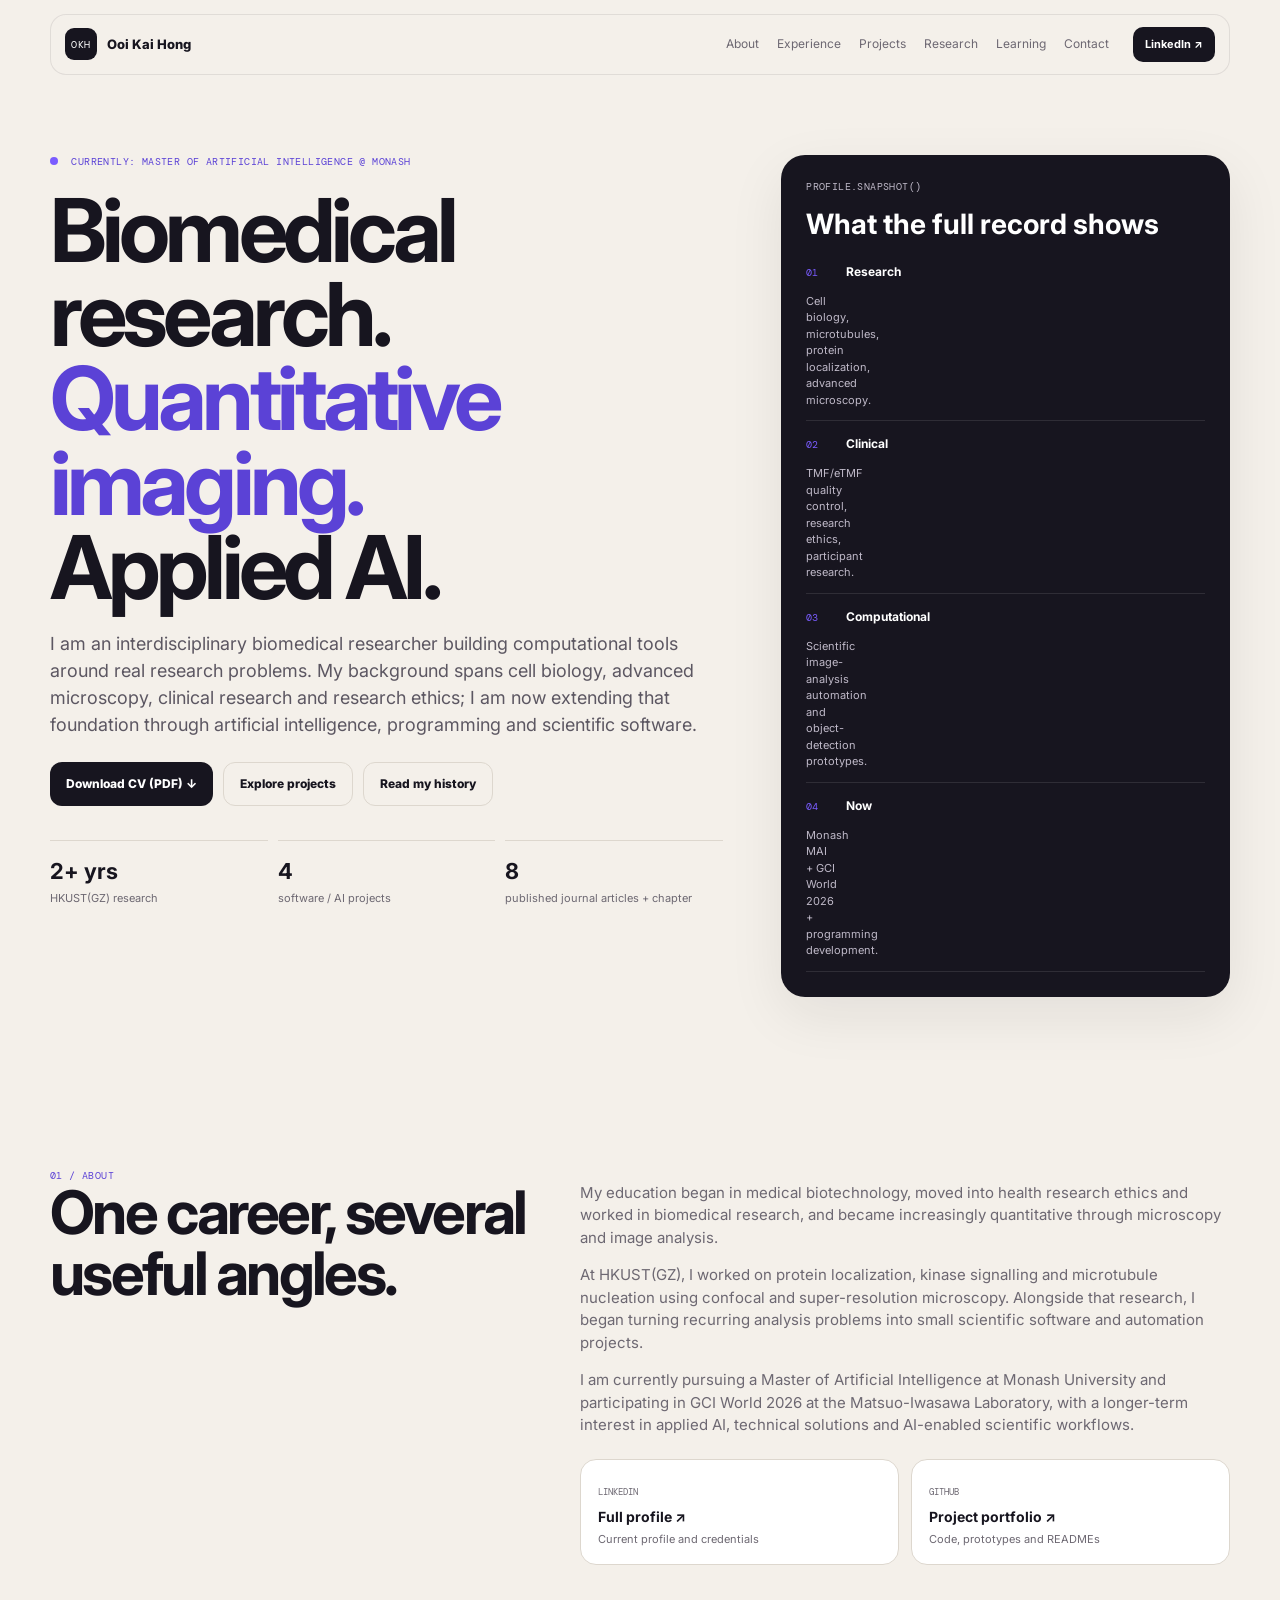
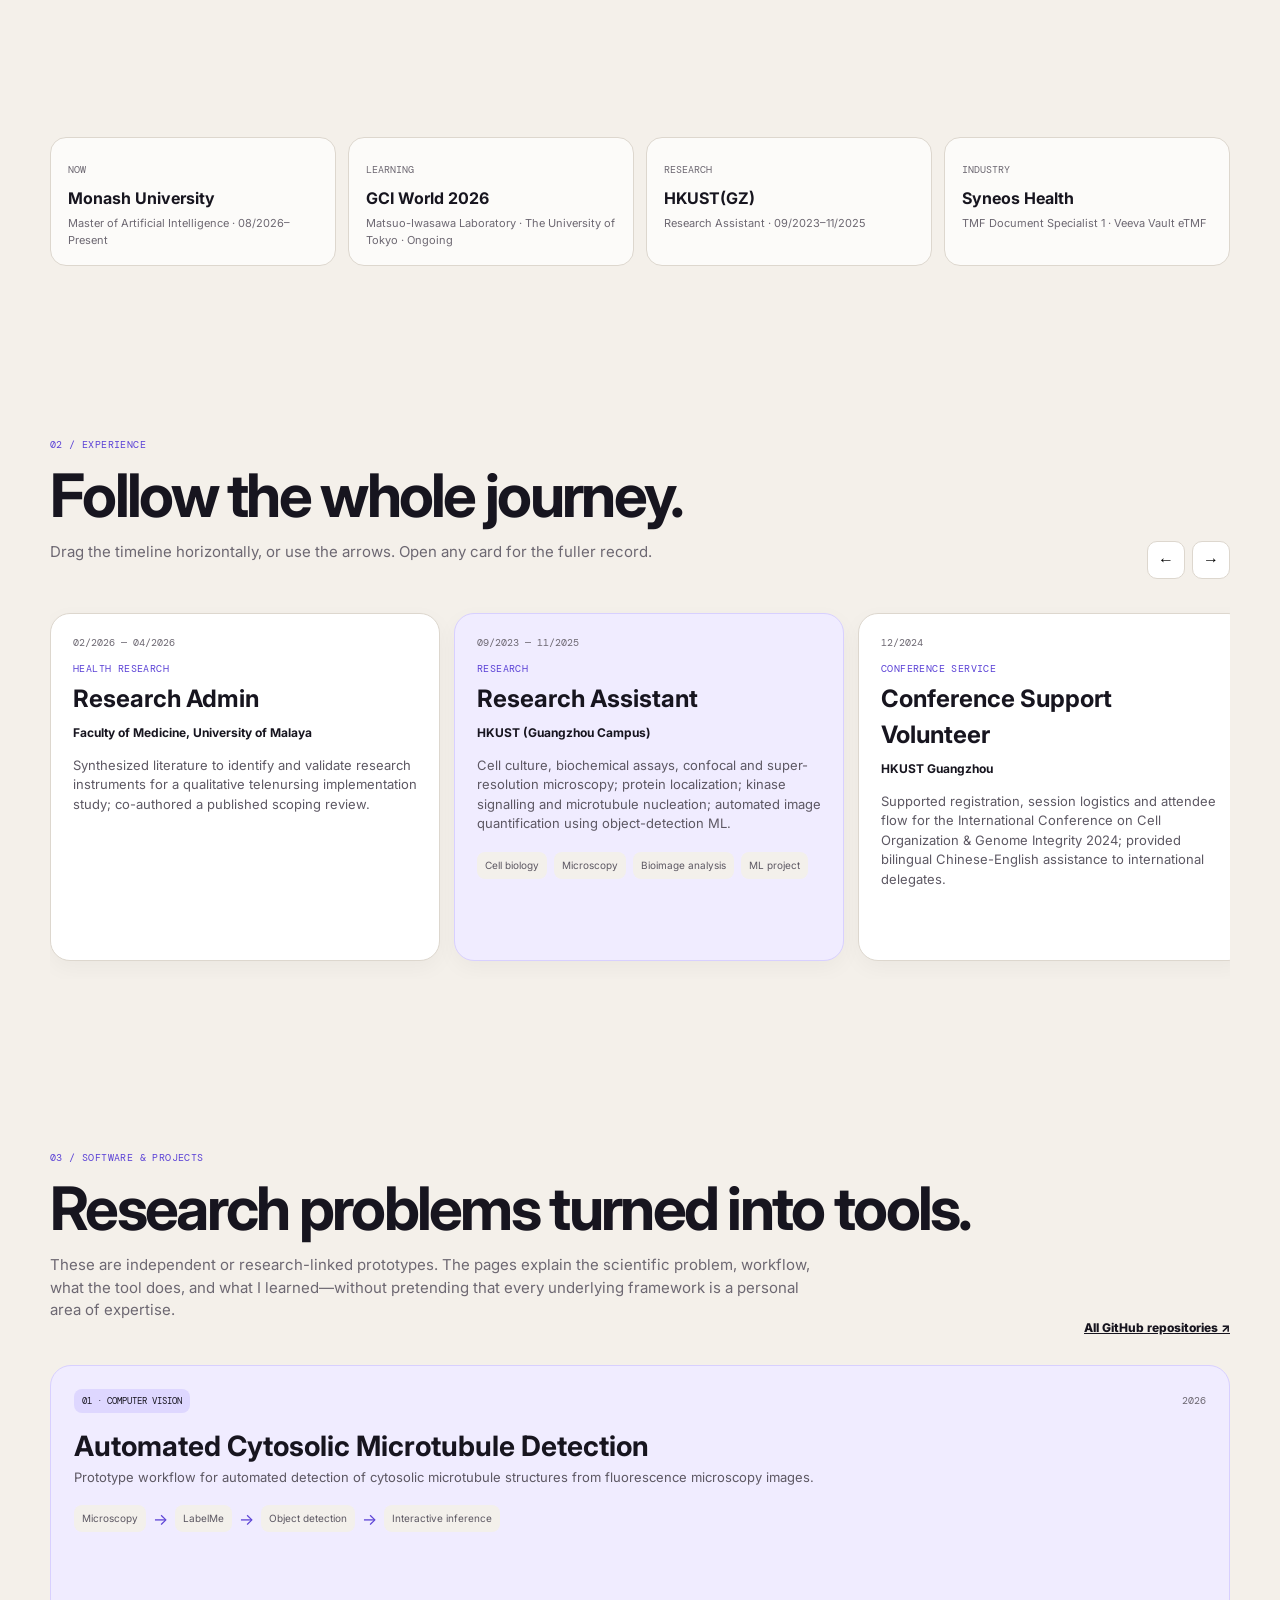
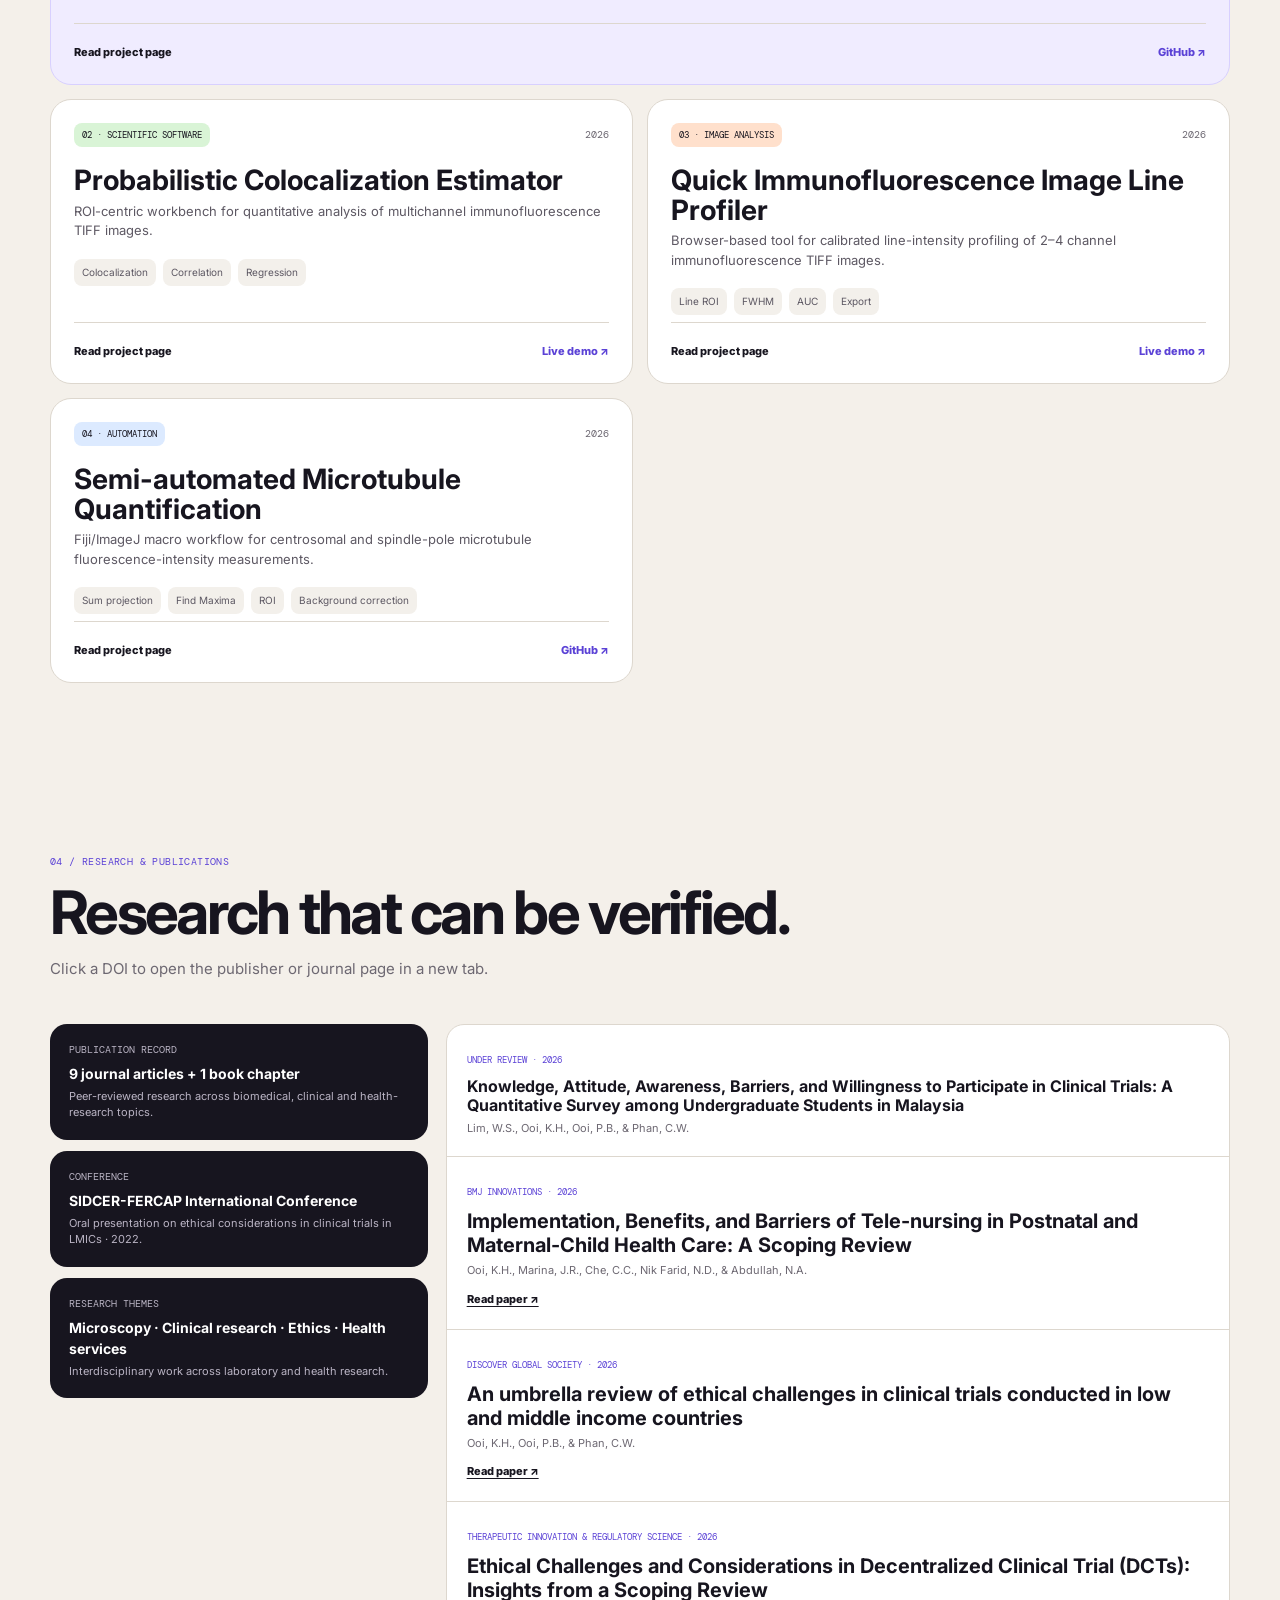
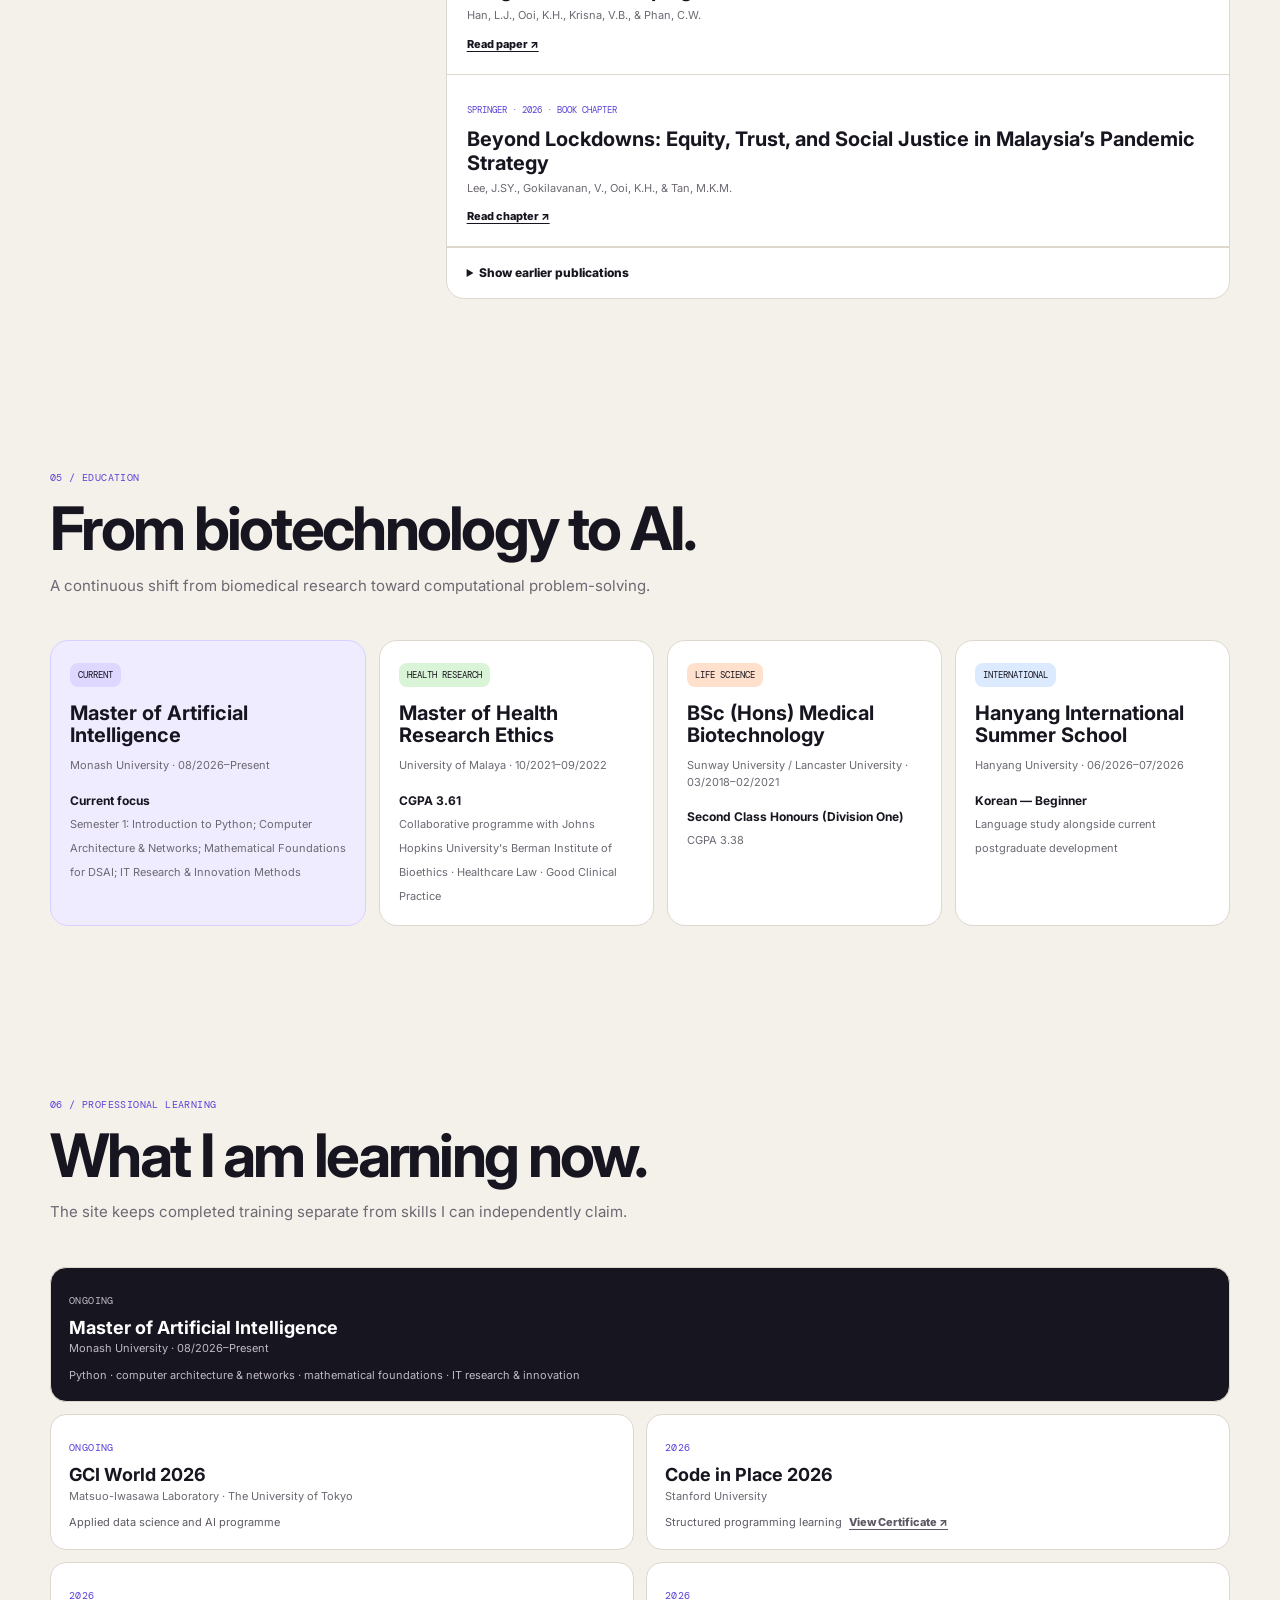
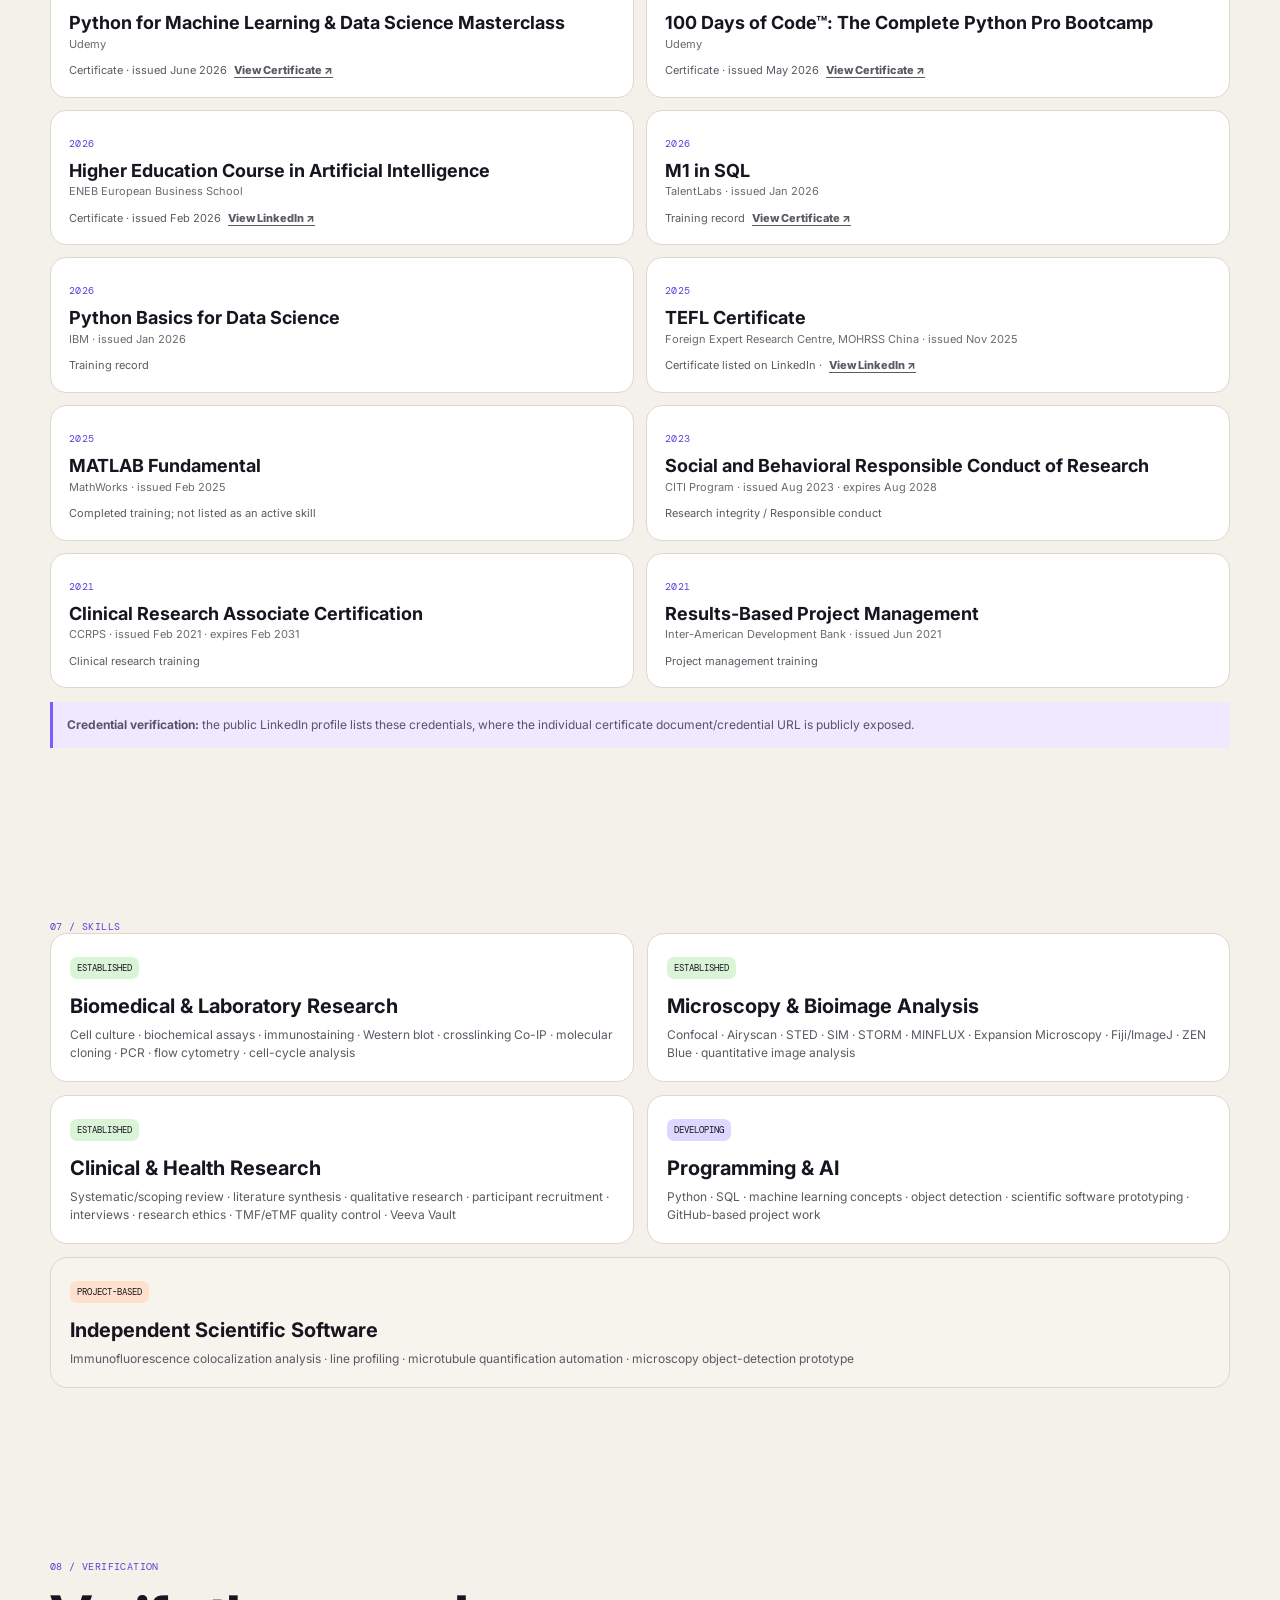
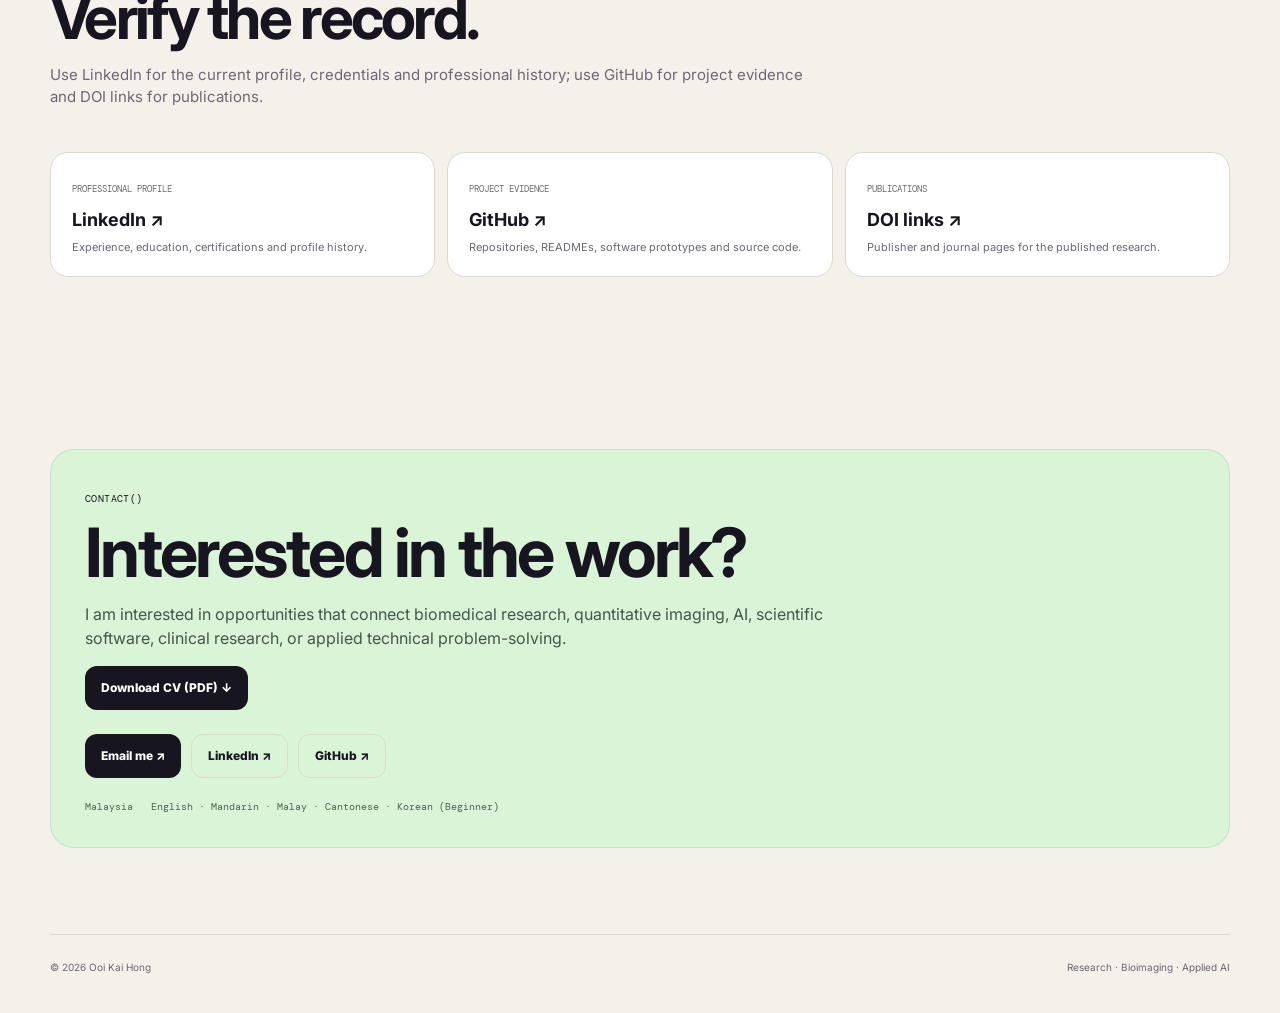
==== commit ad1eb2f2: "Fix capitalization and update language skills Updated the learning card for 'Social and Behavioral R" ====
--- a/index.html
+++ b/index.html
@@ -224,7 +224,7 @@
           <article class="learning-card"><span class="learning-state">2026</span><h3>Python Basics for Data Science</h3><p>IBM · issued Jan 2026</p><div class="learning-meta">Training record</div></article>
           <article class="learning-card"><span class="learning-state">2025</span><h3>TEFL Certificate</h3><p>Foreign Expert Research Centre, MOHRSS China · issued Nov 2025</p><div class="learning-meta">Certificate listed on LinkedIn · <a class="learning-link interactive" href="https://www.linkedin.com/in/mk-990801/overlay/Certifications/1720378843/treasury/?profileId=ACoAADPRBu4B_5qmcaApyn7XseinRL9T44jFIfA&lipi=urn%3Ali%3Apage%3Ad_flagship3_profile_view_base_certifications_details%3BbYGzTDXHQSe3uK3uyIMtGg%3D%3D" target="_blank" rel="noreferrer">View LinkedIn ↗</a></div></article>
           <article class="learning-card"><span class="learning-state">2025</span><h3>MATLAB Fundamental</h3><p>MathWorks · issued Feb 2025</p><div class="learning-meta">Completed training; not listed as an active skill</div></article>
-          <article class="learning-card"><span class="learning-state">2023</span><h3>Social and Behavioral Responsible Conduct of Research</h3><p>CITI Program · issued Aug 2023 · expires Aug 2028</p><div class="learning-meta">Research integrity / responsible conduct</div></article>
+          <article class="learning-card"><span class="learning-state">2023</span><h3>Social and Behavioral Responsible Conduct of Research</h3><p>CITI Program · issued Aug 2023 · expires Aug 2028</p><div class="learning-meta">Research integrity / Responsible conduct</div></article>
           <article class="learning-card"><span class="learning-state">2021</span><h3>Clinical Research Associate Certification</h3><p>CCRPS · issued Feb 2021 · expires Feb 2031</p><div class="learning-meta">Clinical research training</div></article>
           <article class="learning-card"><span class="learning-state">2021</span><h3>Results-Based Project Management</h3><p>Inter-American Development Bank · issued Jun 2021</p><div class="learning-meta">Project management training</div></article>
         </div>
@@ -259,7 +259,7 @@
           <p>I am interested in opportunities that connect biomedical research, quantitative imaging, AI, scientific software, clinical research, or applied technical problem-solving.</p>
           <a class="btn btn-primary interactive" href="assets/documents/Ooi_Kai_Hong_CV_2026.pdf" download="Ooi_Kai_Hong_CV.pdf">Download CV (PDF) ↓</a>
           <div class="hero-actions"><a class="btn btn-primary interactive" href="mailto:mansonooi@yahoo.com">Email me ↗</a><a class="btn btn-secondary interactive" href="https://www.linkedin.com/in/mk-990801" target="_blank" rel="noreferrer">LinkedIn ↗</a><a class="btn btn-secondary interactive" href="https://github.com/mansonmyr" target="_blank" rel="noreferrer">GitHub ↗</a></div>
-          <div class="contact-meta"><span>Malaysia</span><span>English · Mandarin · Malay · Cantonese</span><span>Korean (Beginner)</span></div>
+          <div class="contact-meta"><span>Malaysia</span><span>English · Mandarin · Malay · Cantonese · Korean (Beginner)</span></div>
         </div>
       </section>
     </main>
